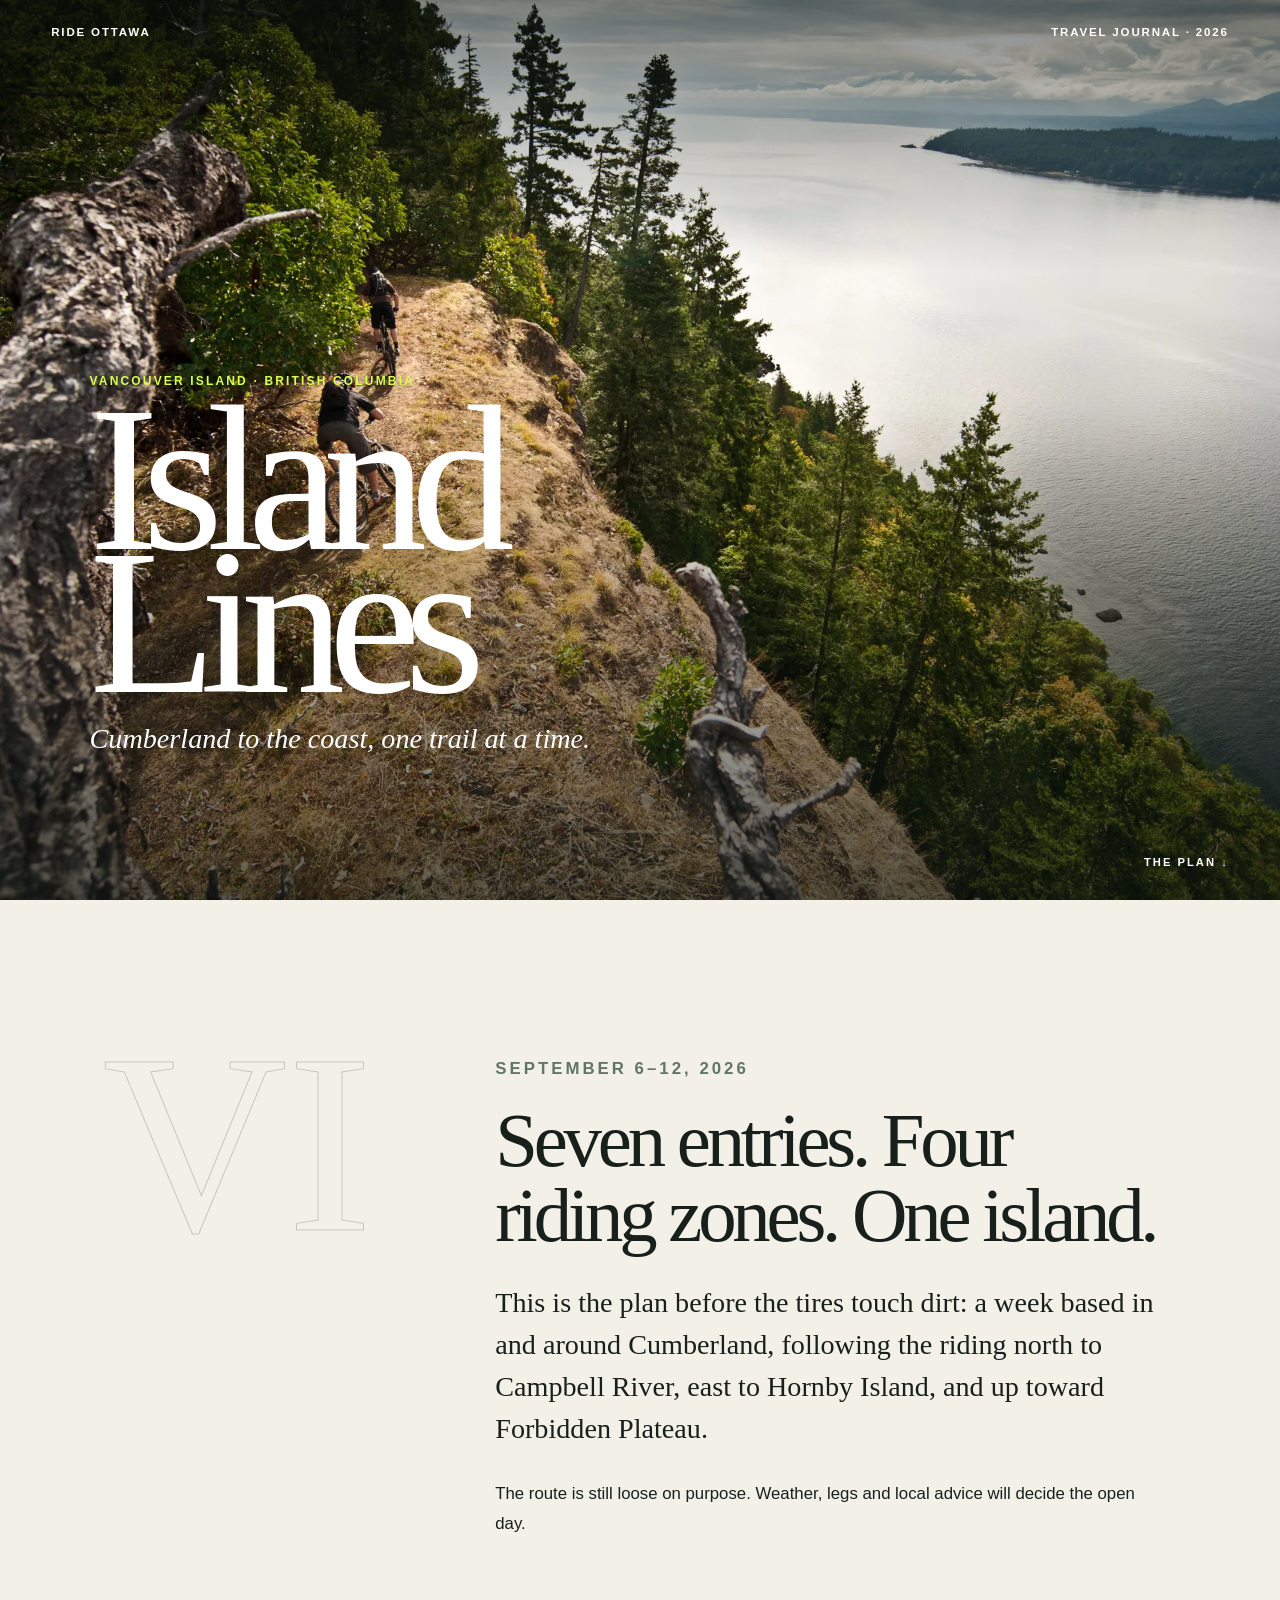
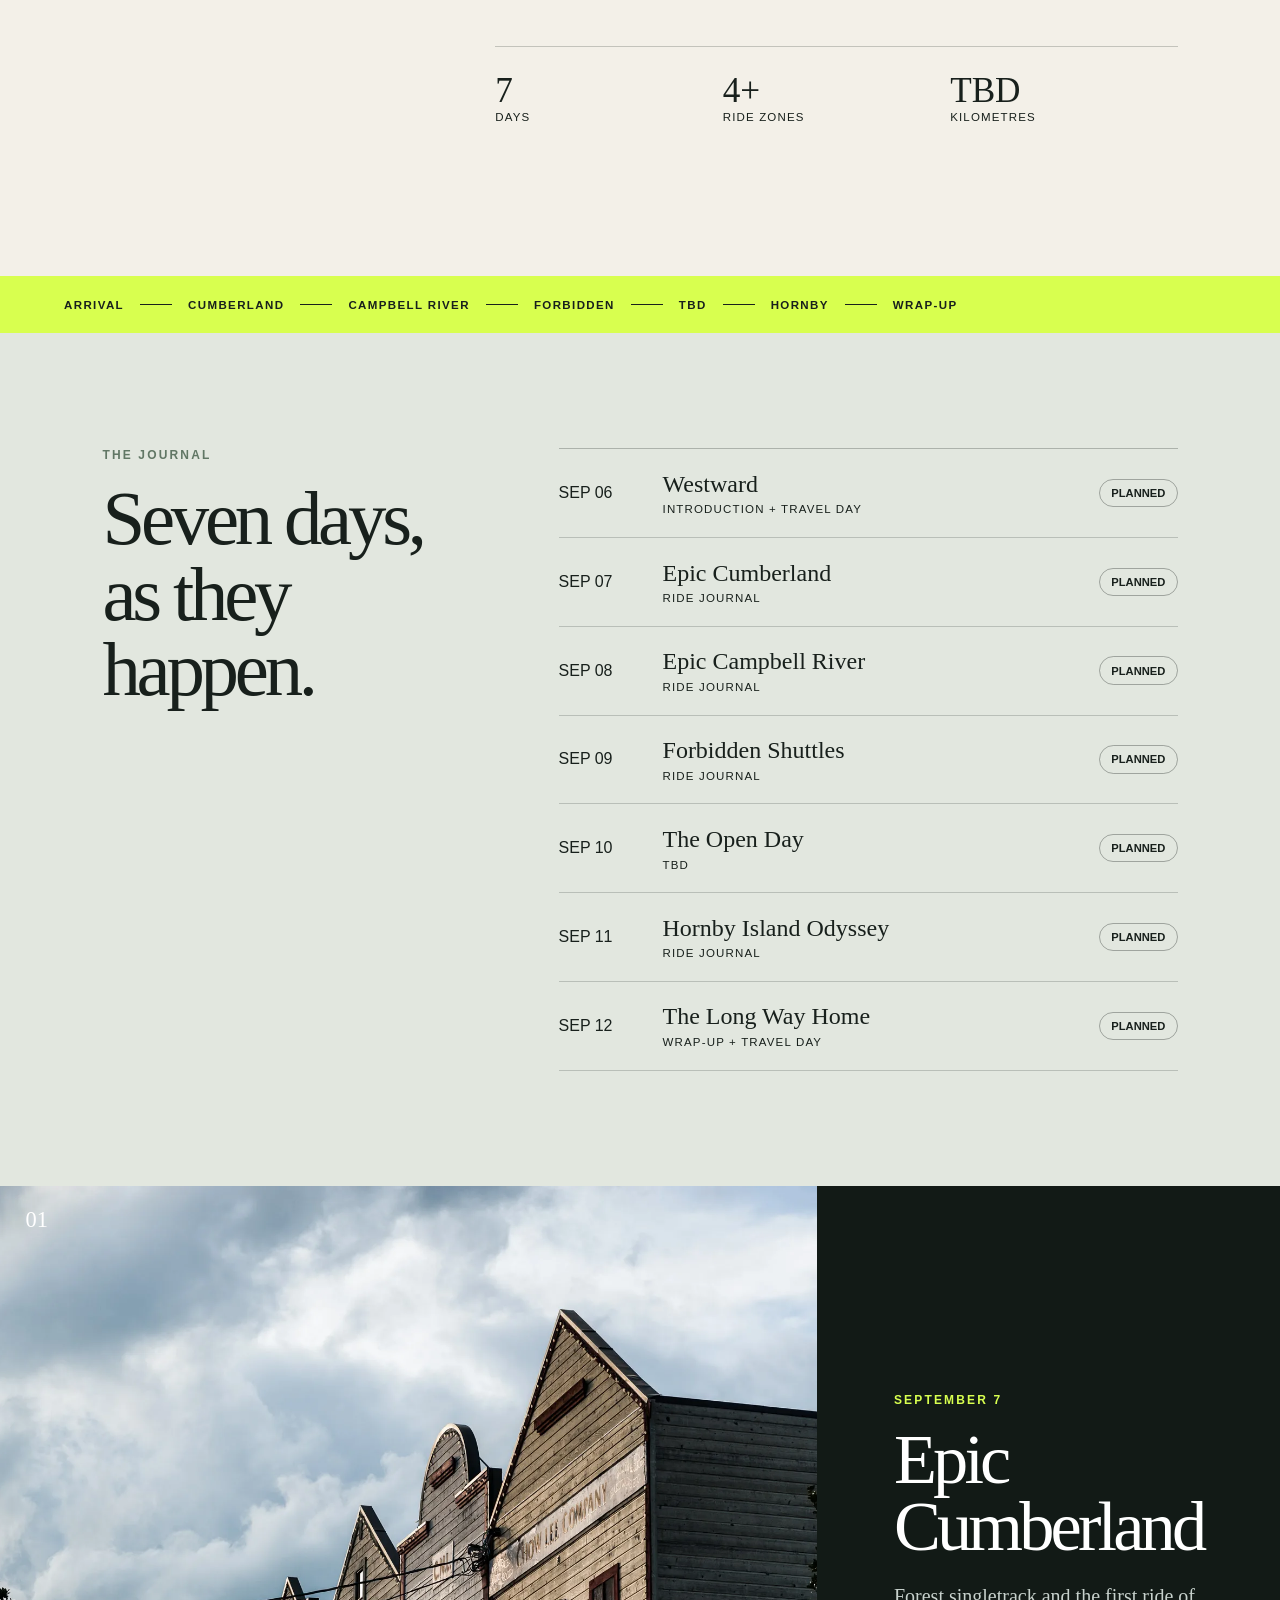
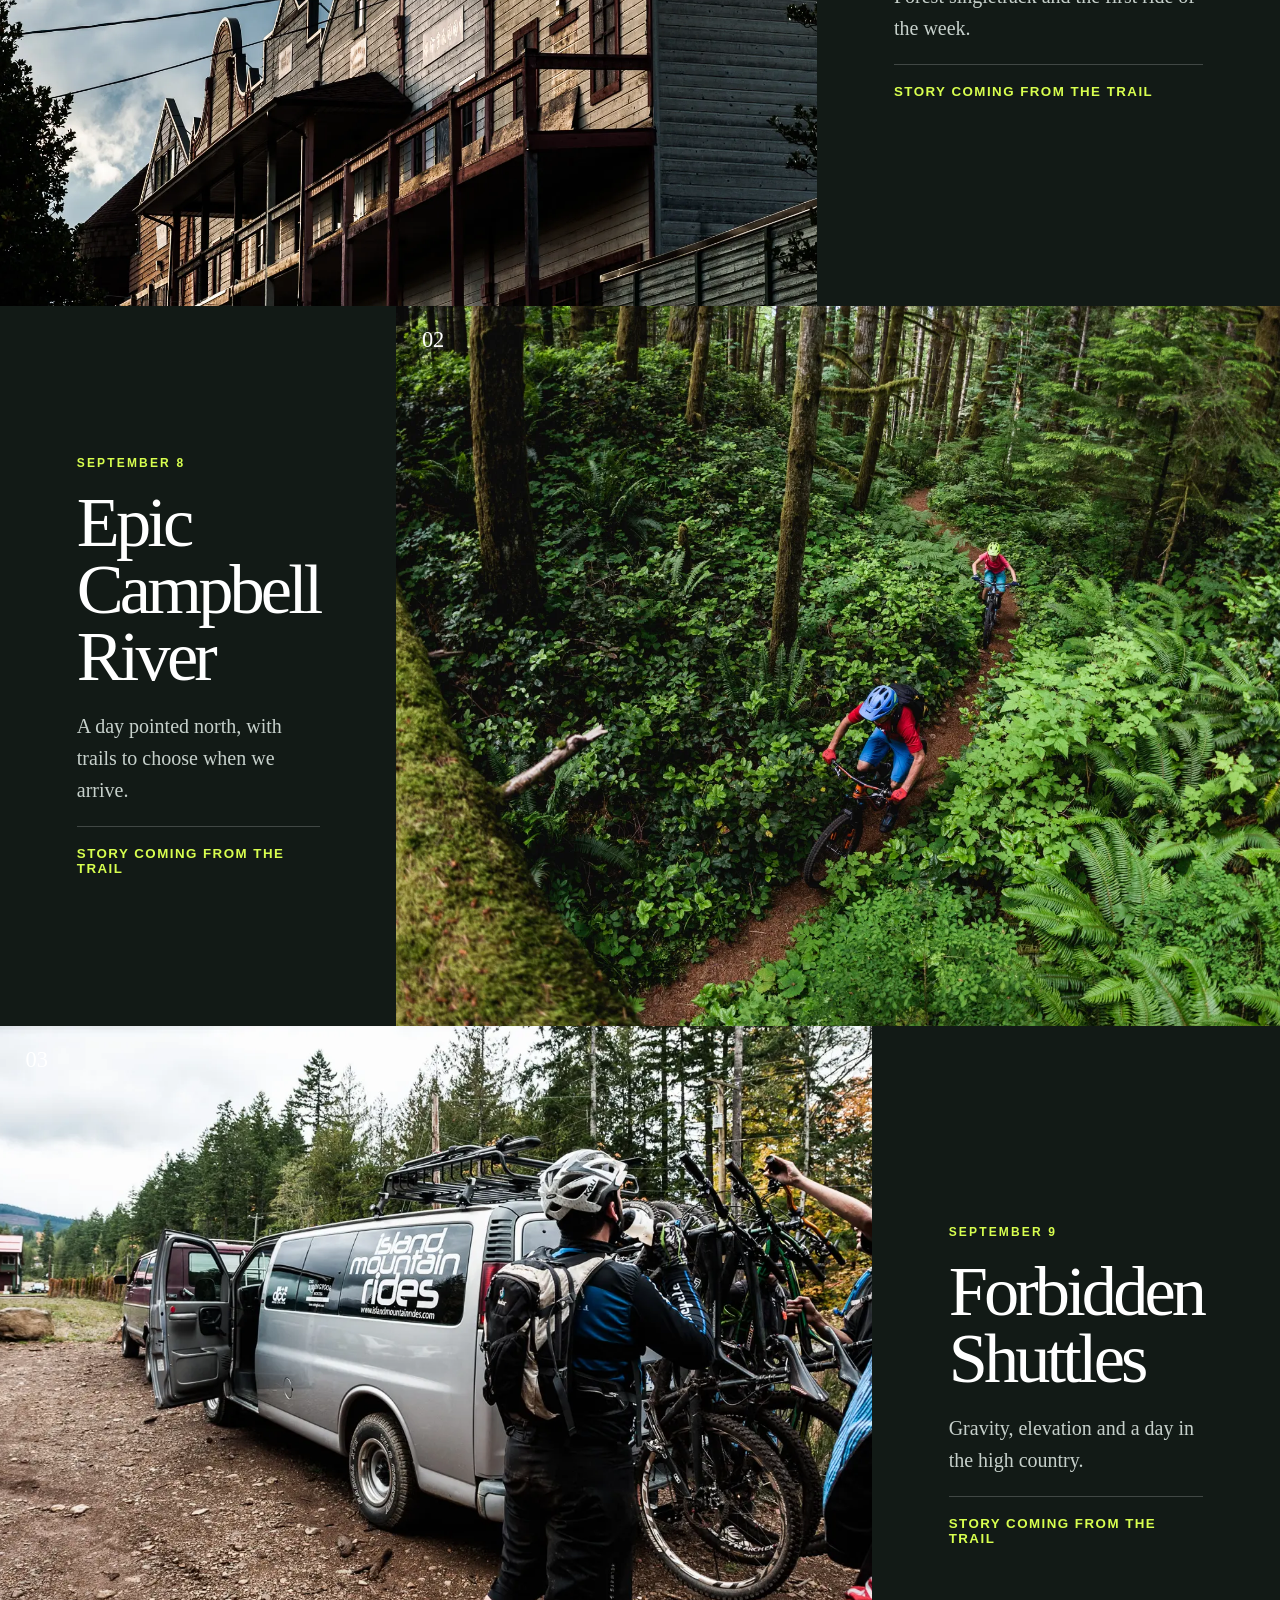
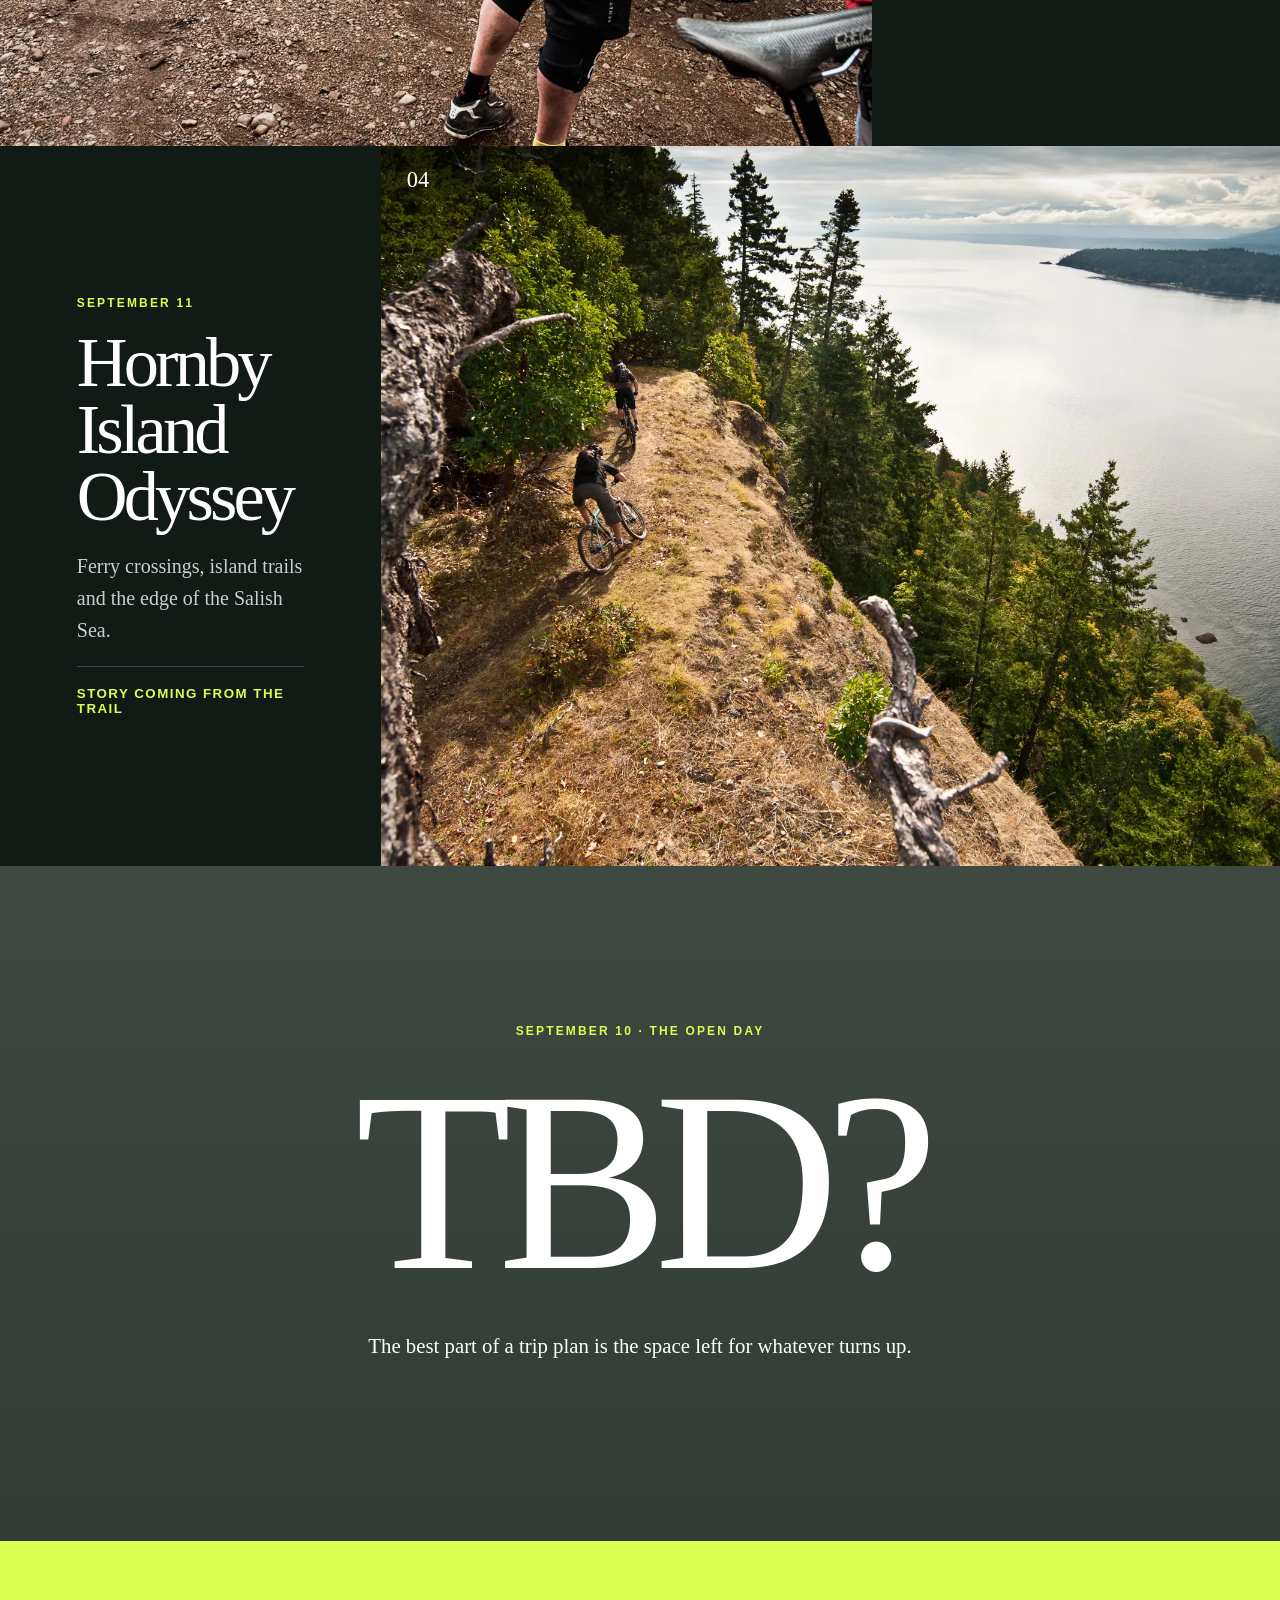
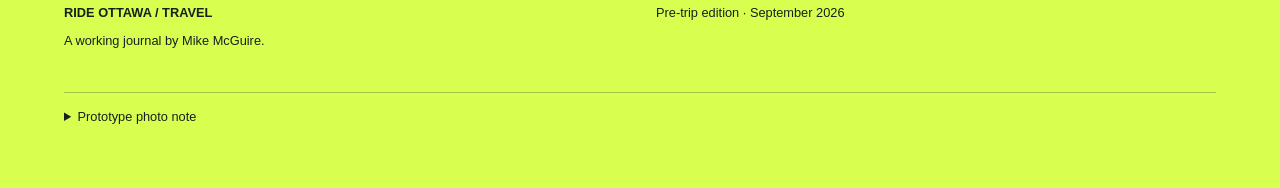
==== index.html @ b12ce2df "Replace prototype placeholders with Vancouver Island images" ====
<!doctype html>
<html lang="en">
<head>
  <meta charset="utf-8">
  <meta name="viewport" content="width=device-width,initial-scale=1">
  <title>Island Lines | Ride Ottawa Travel Journal</title>
  <meta name="description" content="A Vancouver Island mountain-bike journey through Cumberland, Campbell River, Forbidden Plateau and Hornby Island, September 6–12, 2026.">
  <link rel="canonical" href="https://travel.rideottawa.com/">
  <meta property="og:type" content="website">
  <meta property="og:title" content="Island Lines — Vancouver Island by Bike">
  <meta property="og:description" content="Cumberland to the coast, one trail at a time. September 6–12, 2026.">
  <meta property="og:url" content="https://travel.rideottawa.com/">
  <meta property="og:image" content="https://travel.rideottawa.com/100-images/000-Main-Trip-Hero.webp">
  <meta name="twitter:card" content="summary_large_image">
  <link rel="stylesheet" href="/styles.css">
</head>
<body>
  <main>
    <section class="hero">
      <img src="/100-images/000-Main-Trip-Hero.webp" alt="Mountain bikers riding a coastal ridge above the Salish Sea on Vancouver Island">
      <div class="shade"></div>
      <div class="top"><a href="https://www.rideottawa.com">RIDE OTTAWA</a><span>TRAVEL JOURNAL · 2026</span></div>
      <div class="title"><p class="eyebrow">Vancouver Island · British Columbia</p><h1>Island<br>Lines</h1><p class="subtitle">Cumberland to the coast, one trail at a time.</p></div>
      <a class="down" href="#story">THE PLAN ↓</a>
    </section>

    <section class="intro" id="story">
      <div class="mark">VI</div>
      <div class="intro-copy"><p class="eyebrow dark">September 6–12, 2026</p><h2>Seven entries. Four riding zones. One island.</h2><p class="lead">This is the plan before the tires touch dirt: a week based in and around Cumberland, following the riding north to Campbell River, east to Hornby Island, and up toward Forbidden Plateau.</p><p>The route is still loose on purpose. Weather, legs and local advice will decide the open day.</p></div>
      <div class="facts"><div><strong>7</strong><span>days</span></div><div><strong>4+</strong><span>ride zones</span></div><div><strong>TBD</strong><span>kilometres</span></div></div>
    </section>

    <div class="route"><span>Arrival</span><i></i><span>Cumberland</span><i></i><span>Campbell River</span><i></i><span>Forbidden</span><i></i><span>TBD</span><i></i><span>Hornby</span><i></i><span>Wrap-up</span></div>

    <section class="journal">
      <div><p class="eyebrow dark">The journal</p><h2>Seven days,<br>as they happen.</h2></div>
      <ol>
        <li><time>SEP 06</time><div><strong>Westward</strong><span>Introduction + travel day</span></div><b>Planned</b></li>
        <li><time>SEP 07</time><div><strong>Epic Cumberland</strong><span>Ride journal</span></div><b>Planned</b></li>
        <li><time>SEP 08</time><div><strong>Epic Campbell River</strong><span>Ride journal</span></div><b>Planned</b></li>
        <li><time>SEP 09</time><div><strong>Forbidden Shuttles</strong><span>Ride journal</span></div><b>Planned</b></li>
        <li><time>SEP 10</time><div><strong>The Open Day</strong><span>TBD</span></div><b>Planned</b></li>
        <li><time>SEP 11</time><div><strong>Hornby Island Odyssey</strong><span>Ride journal</span></div><b>Planned</b></li>
        <li><time>SEP 12</time><div><strong>The Long Way Home</strong><span>Wrap-up + travel day</span></div><b>Planned</b></li>
      </ol>
    </section>

    <section class="chapters">
      <article><figure><img src="/100-images/000-Cumberland.webp" alt="Historic wooden buildings beneath a dramatic sky in Cumberland, British Columbia"><em>01</em></figure><div><p class="eyebrow">September 7</p><h2>Epic Cumberland</h2><p>Forest singletrack and the first ride of the week.</p><small>STORY COMING FROM THE TRAIL</small></div></article>
      <article class="reverse"><figure><img src="/100-images/000-Campbell-River.webp" alt="Mountain bikers winding through dense green forest near Campbell River"><em>02</em></figure><div><p class="eyebrow">September 8</p><h2>Epic Campbell River</h2><p>A day pointed north, with trails to choose when we arrive.</p><small>STORY COMING FROM THE TRAIL</small></div></article>
      <article><figure><img src="/100-images/000-Forbidden-Plateau.webp" alt="Riders loading mountain bikes onto a shuttle van at Forbidden Plateau"><em>03</em></figure><div><p class="eyebrow">September 9</p><h2>Forbidden Shuttles</h2><p>Gravity, elevation and a day in the high country.</p><small>STORY COMING FROM THE TRAIL</small></div></article>
      <article class="reverse"><figure><img src="/100-images/000-Hornby-Island.webp" alt="Mountain bikers riding a coastal ridge above the water on Hornby Island"><em>04</em></figure><div><p class="eyebrow">September 11</p><h2>Hornby Island Odyssey</h2><p>Ferry crossings, island trails and the edge of the Salish Sea.</p><small>STORY COMING FROM THE TRAIL</small></div></article>
    </section>

    <section class="unknown"><div><p class="eyebrow">September 10 · The open day</p><h2>TBD?</h2><p>The best part of a trip plan is the space left for whatever turns up.</p></div></section>
  </main>
  <footer><div><strong>RIDE OTTAWA / TRAVEL</strong><p>A working journal by Mike McGuire.</p></div><div>Pre-trip edition · September 2026</div><details><summary>Prototype photo note</summary><p>Location photographs are provisional and will be replaced or fully credited before the final journal is published.</p></details></footer>
</body>
</html>
---- styles.css ----
:root{--ink:#18201c;--paper:#f3f0e8;--lime:#d8ff4f;--fog:#c7d1cc}*{box-sizing:border-box}html{scroll-behavior:smooth}body{margin:0;background:var(--paper);color:var(--ink);font-family:Arial,Helvetica,sans-serif}a{color:inherit;text-decoration:none}img{display:block}.hero{position:relative;min-height:100svh;overflow:hidden;color:#fff}.hero>img,.shade{position:absolute;inset:0;width:100%;height:100%}.hero>img{object-fit:cover}.shade{background:linear-gradient(180deg,#0a120f77,transparent 30%),linear-gradient(0deg,#0a120faa,transparent 55%)}.top{position:absolute;inset:0 0 auto;display:flex;justify-content:space-between;padding:1.6rem clamp(1.25rem,4vw,4.5rem);font-size:.72rem;font-weight:700;letter-spacing:.16em}.title{position:absolute;left:clamp(1.25rem,7vw,7rem);bottom:clamp(6rem,13vh,9rem);width:min(900px,88vw)}.eyebrow{margin:0 0 1.2rem;color:var(--lime);font-size:.75rem;font-weight:800;letter-spacing:.18em;text-transform:uppercase}.dark{color:#617765}.title h1{margin:0;font:400 clamp(5.2rem,17vw,13rem)/.69 Georgia,serif;letter-spacing:-.08em}.subtitle{font:italic clamp(1.2rem,2.2vw,2rem) Georgia,serif}.down{position:absolute;right:4vw;bottom:2rem;font-size:.7rem;font-weight:800;letter-spacing:.18em}.intro{display:grid;grid-template-columns:.8fr 1.8fr;gap:clamp(2rem,7vw,7rem);padding:clamp(6rem,12vw,12rem) clamp(1.4rem,8vw,9rem)}.mark{color:transparent;font:clamp(7rem,20vw,18rem)/.7 Georgia,serif;-webkit-text-stroke:1px #18201c33}.intro h2,.journal h2,.unknown h2{margin:0;font:400 clamp(3rem,6vw,6rem)/.98 Georgia,serif;letter-spacing:-.055em}.intro-copy p{max-width:660px;font-size:1.05rem;line-height:1.8}.intro-copy .lead{font:clamp(1.3rem,2.2vw,1.8rem)/1.5 Georgia,serif}.facts{grid-column:2;display:grid;grid-template-columns:repeat(3,1fr);border-top:1px solid #18201c38}.facts div{display:grid;padding-top:1.5rem}.facts strong{font:2.2rem Georgia,serif}.facts span,.journal span{font-size:.72rem;letter-spacing:.1em;text-transform:uppercase}.route{display:flex;gap:1rem;align-items:center;overflow:auto;padding:1.4rem 5vw;background:var(--lime);font-size:.72rem;font-weight:800;letter-spacing:.12em;text-transform:uppercase;white-space:nowrap}.route i{width:2rem;height:1px;background:var(--ink)}.journal{display:grid;grid-template-columns:.8fr 1.4fr;gap:8vw;padding:9vw 8vw;background:#e2e7df}.journal ol{margin:0;padding:0;list-style:none;border-top:1px solid #18201c44}.journal li{display:grid;grid-template-columns:5rem 1fr auto;gap:1.5rem;align-items:center;padding:1.35rem 0;border-bottom:1px solid #18201c33}.journal li div{display:flex;flex-direction:column;gap:.35rem}.journal li strong{font:1.5rem Georgia,serif}.journal b{padding:.45rem .7rem;border:1px solid #18201c55;border-radius:2rem;font-size:.7rem;text-transform:uppercase}.chapters{background:#121a16;color:#fff}.chapters article{display:grid;grid-template-columns:1.65fr .7fr;min-height:80vh}.chapters article.reverse{grid-template-columns:.7fr 1.65fr}.chapters .reverse figure{grid-column:2}.chapters .reverse>div{grid-column:1;grid-row:1}.chapters figure{position:relative;margin:0;min-height:68vh}.chapters figure img{width:100%;height:100%;object-fit:cover}.chapters em{position:absolute;top:1.3rem;left:1.6rem;font:1.4rem Georgia,serif}.chapters article>div{display:flex;flex-direction:column;justify-content:center;padding:clamp(3rem,6vw,6rem)}.chapters h2{margin:0;font:400 clamp(3rem,5.5vw,5.8rem)/.95 Georgia,serif;letter-spacing:-.055em}.chapters article>div>p:not(.eyebrow){color:var(--fog);font:1.25rem/1.6 Georgia,serif}.chapters small{padding-top:1.2rem;border-top:1px solid #ffffff33;color:var(--lime);font-weight:800;letter-spacing:.11em}.unknown{display:grid;min-height:75vh;place-items:center;padding:5rem 1.5rem;background:linear-gradient(#131e18cc,#131e18dd),url("https://commons.wikimedia.org/wiki/Special:Redirect/file/On_the_beach_in_Campbell_River_(21611062969).jpg") center/cover;color:#fff;text-align:center}.unknown h2{font-size:clamp(7rem,20vw,17rem)}.unknown p:last-child{font:1.3rem/1.6 Georgia,serif}footer{display:grid;grid-template-columns:1fr 1fr;gap:2rem;padding:4rem 5vw;background:var(--lime);font-size:.8rem}footer details{grid-column:1/-1;border-top:1px solid #18201c44;padding-top:1rem}@media(max-width:760px){.top span{display:none}.title h1{font-size:28vw}.intro,.journal{grid-template-columns:1fr}.mark{display:none}.facts{grid-column:1}.journal li{grid-template-columns:4rem 1fr}.journal b{display:none}.chapters article,.chapters article.reverse{grid-template-columns:1fr}.chapters figure,.chapters .reverse figure{grid-column:1;grid-row:1;min-height:58vh}.chapters article>div,.chapters .reverse>div{grid-column:1;grid-row:2;min-height:48vh}footer{grid-template-columns:1fr}}
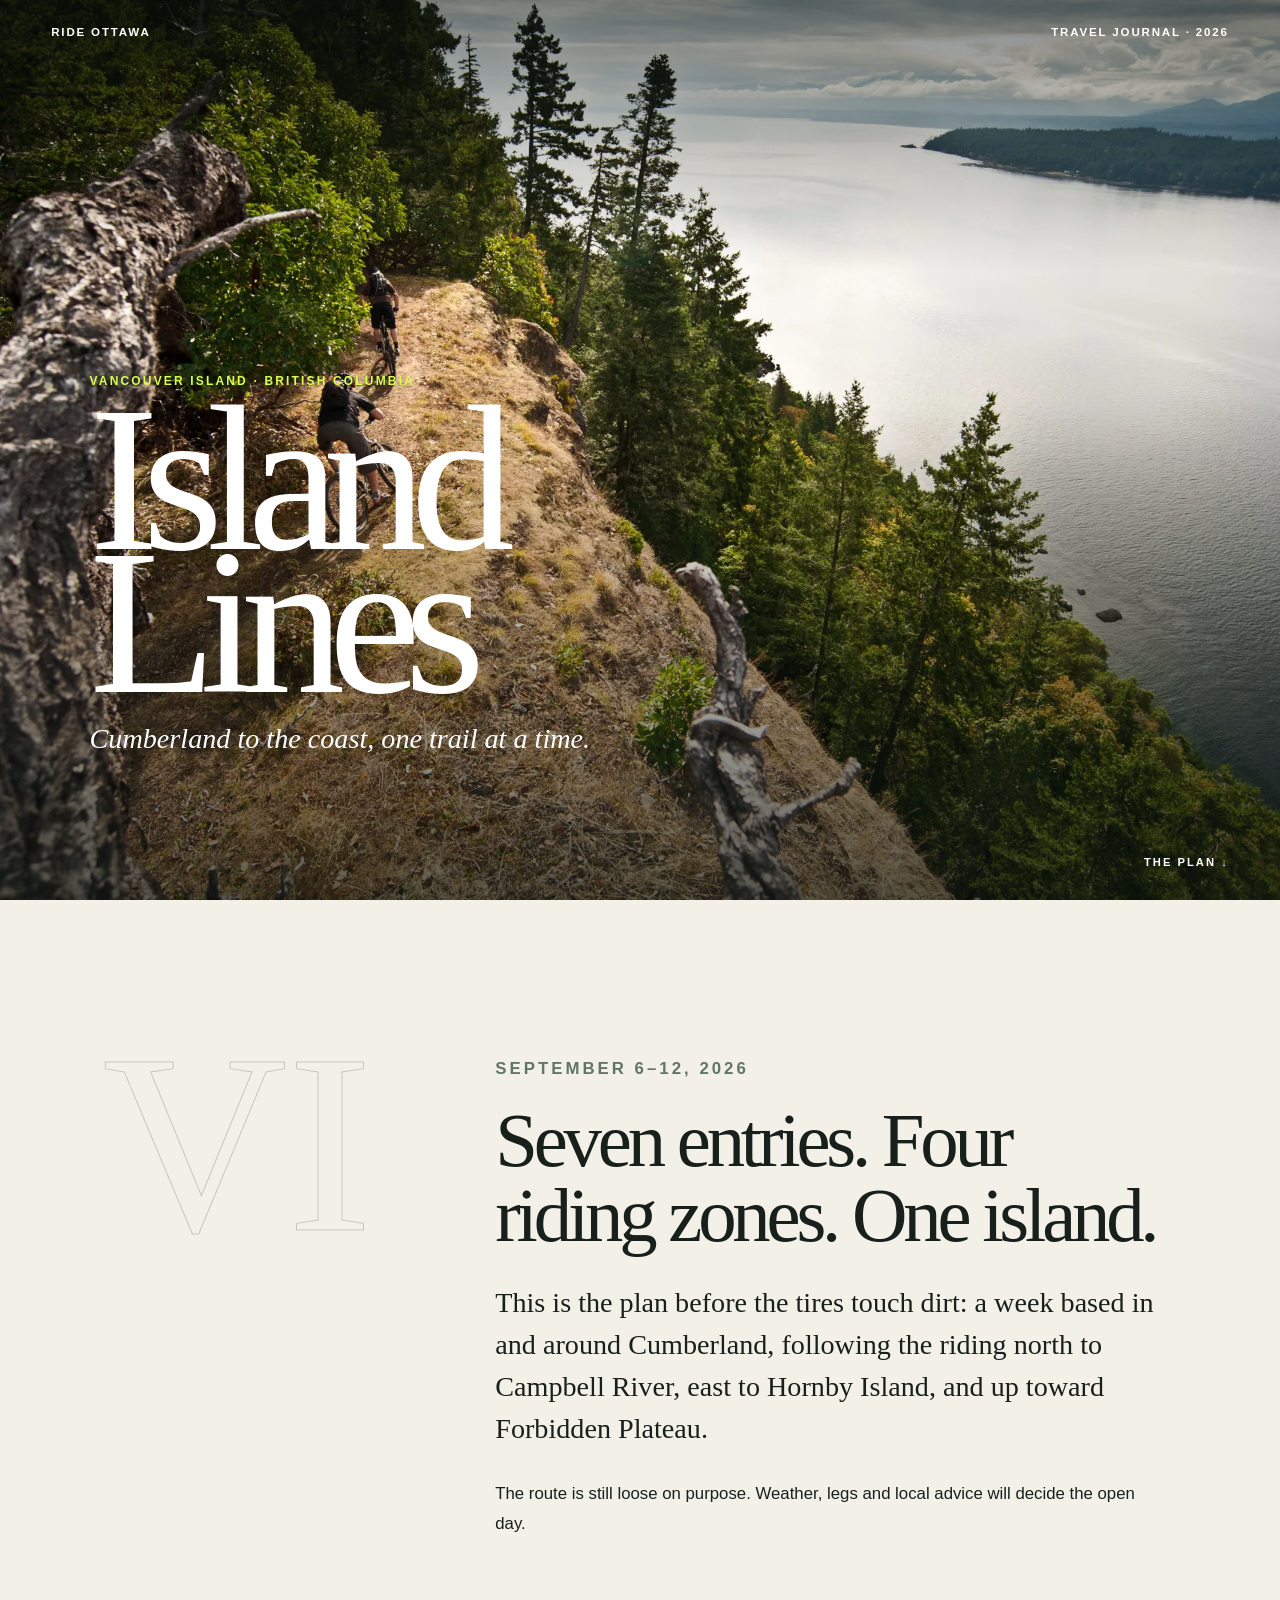
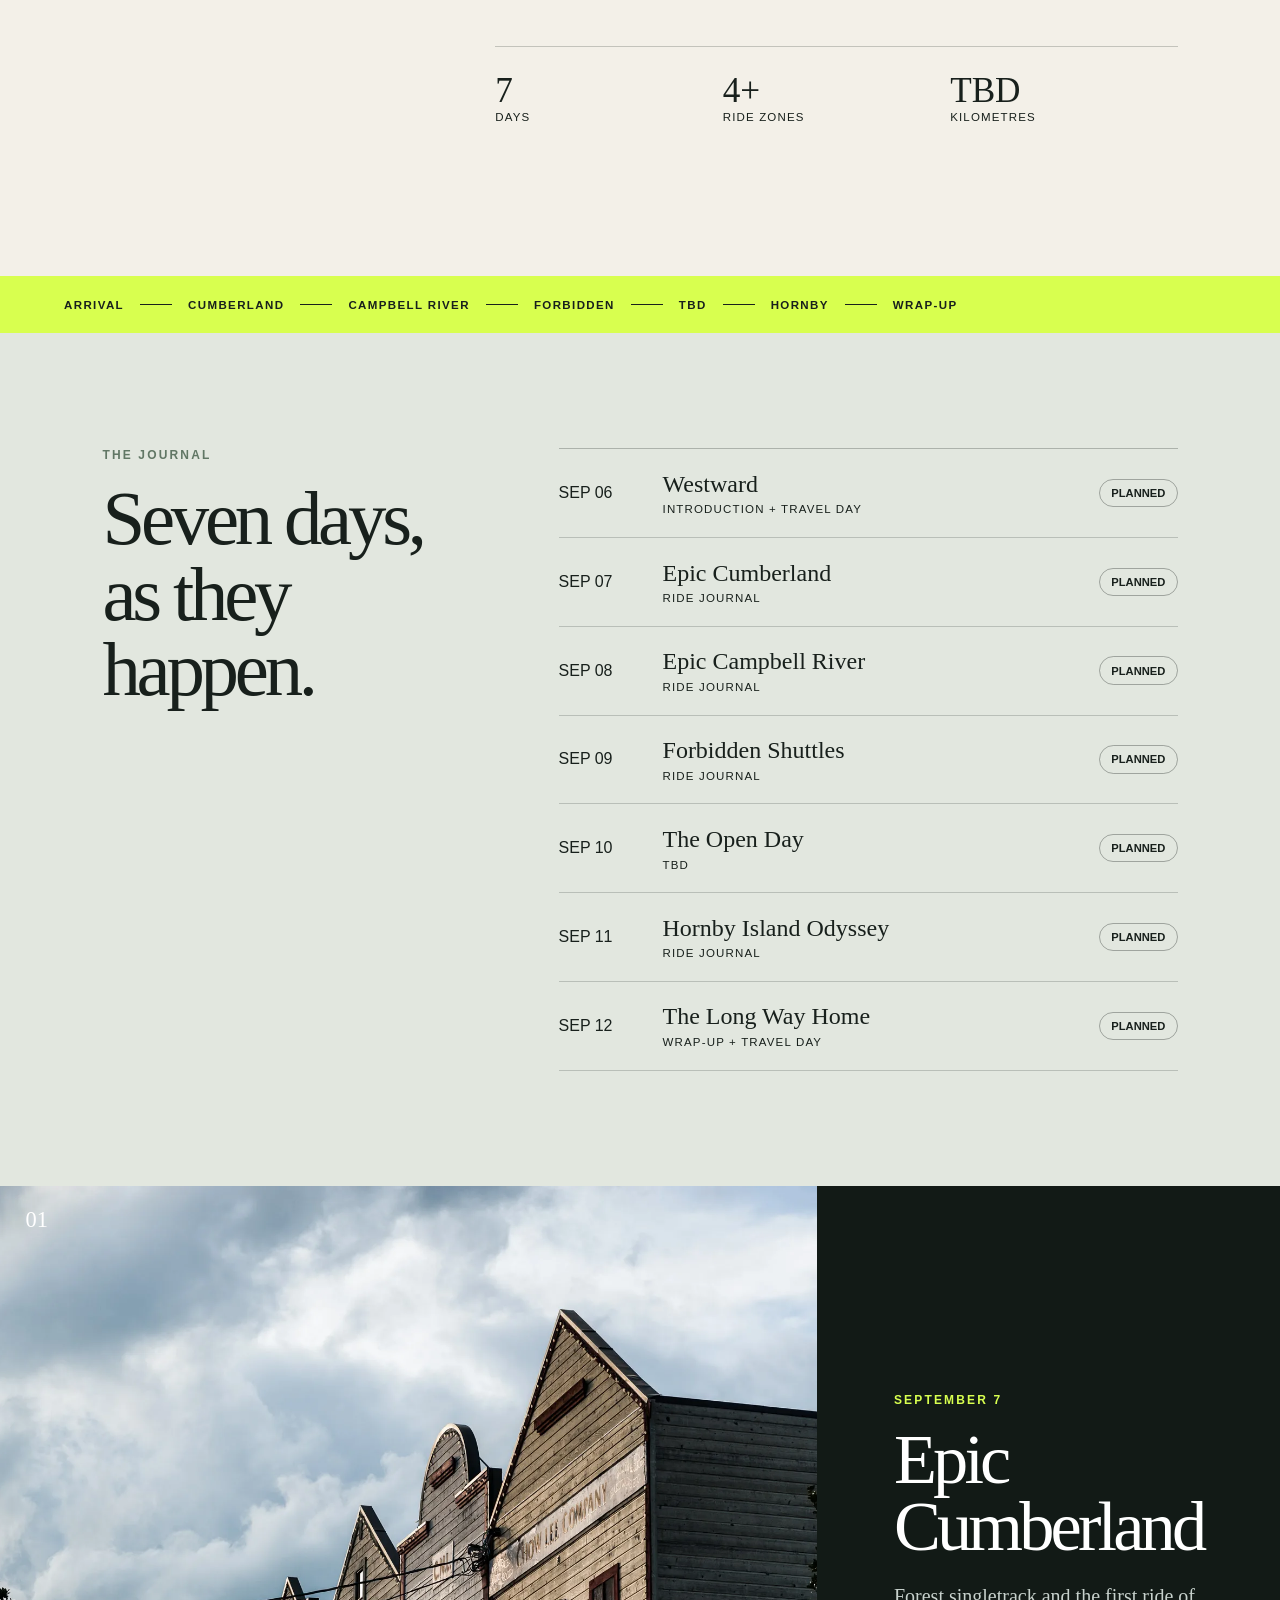
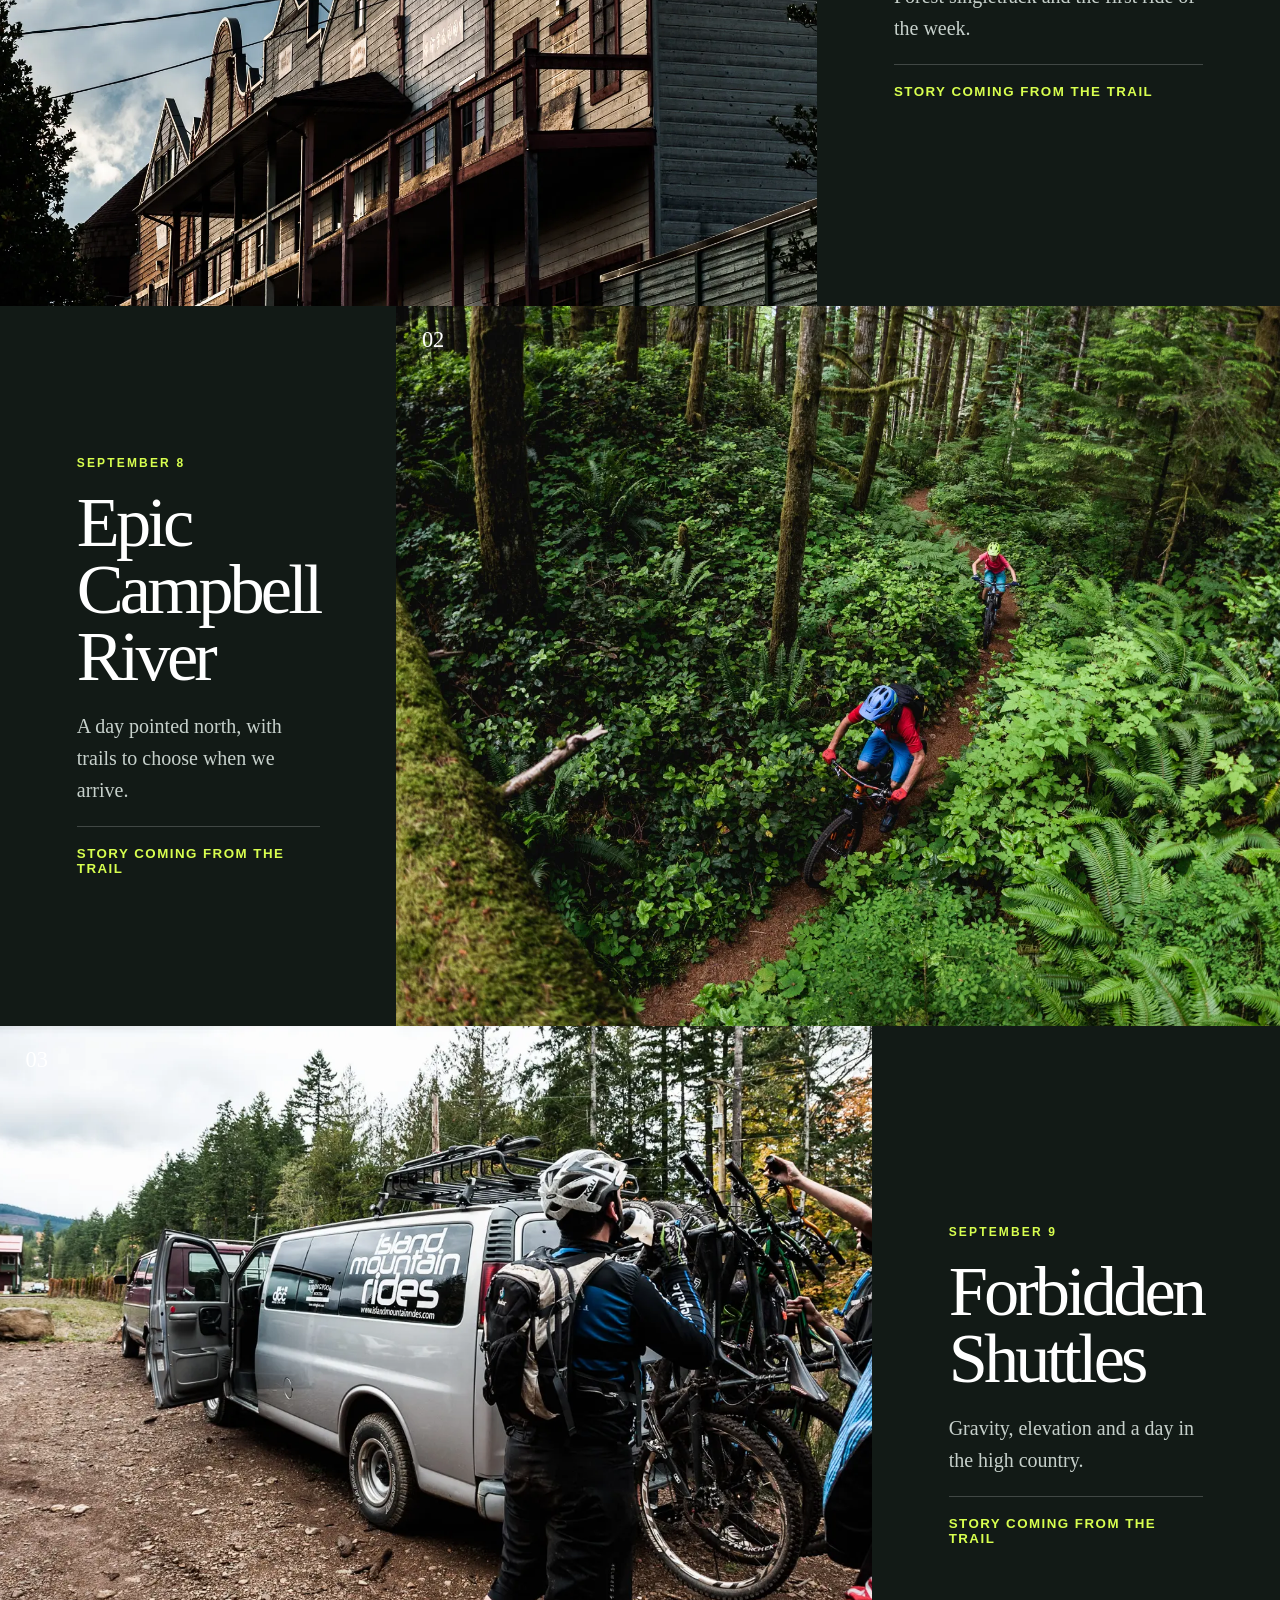
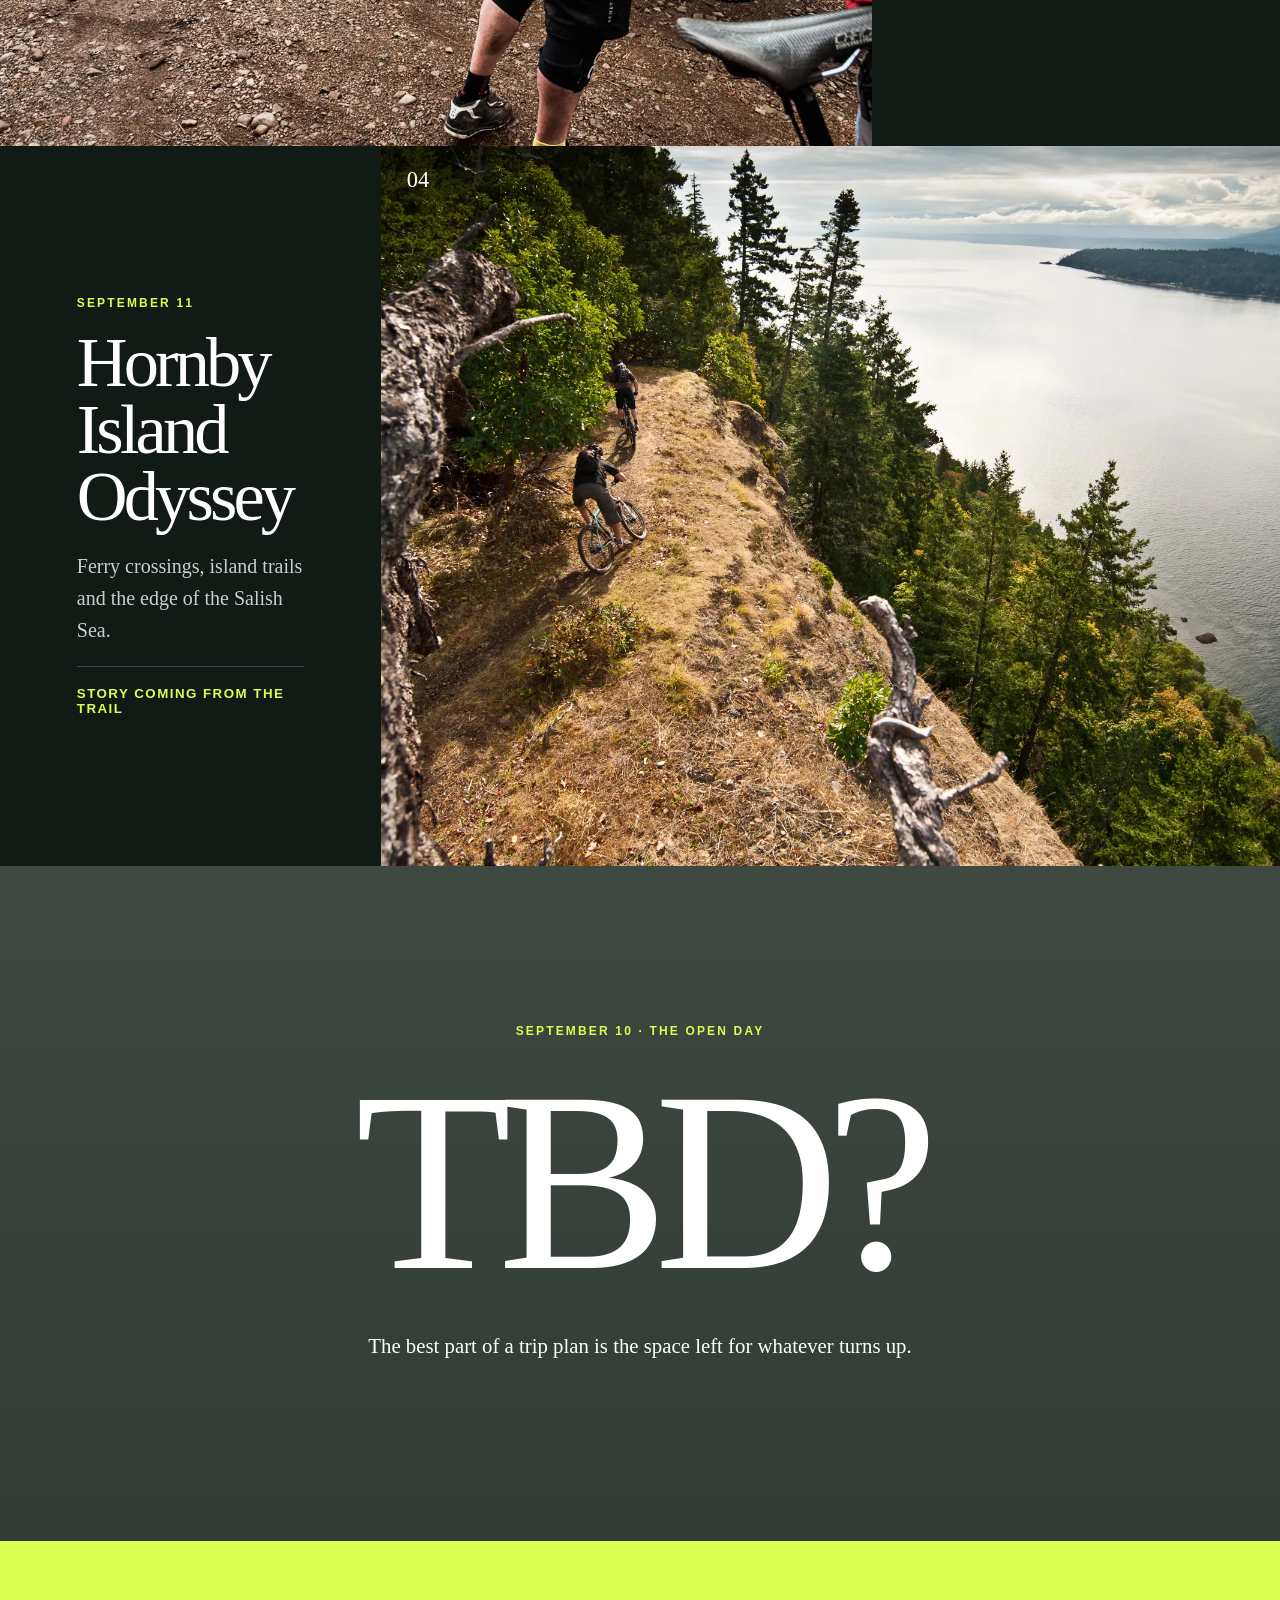
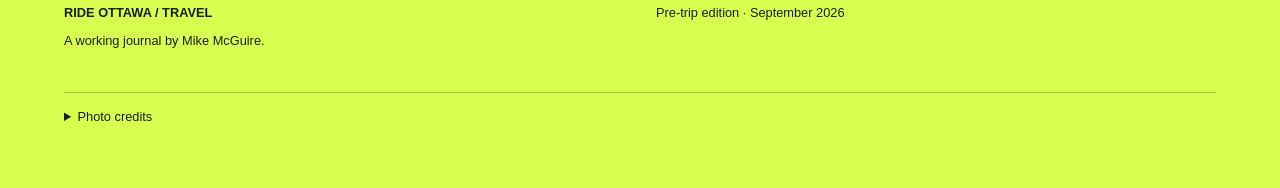
==== commit dd4f70ad: "Add Island Mountain Rides photo credits" ====
--- a/index.html
+++ b/index.html
@@ -54,6 +54,6 @@
 
     <section class="unknown"><div><p class="eyebrow">September 10 · The open day</p><h2>TBD?</h2><p>The best part of a trip plan is the space left for whatever turns up.</p></div></section>
   </main>
-  <footer><div><strong>RIDE OTTAWA / TRAVEL</strong><p>A working journal by Mike McGuire.</p></div><div>Pre-trip edition · September 2026</div><details><summary>Prototype photo note</summary><p>Location photographs are provisional and will be replaced or fully credited before the final journal is published.</p></details></footer>
+  <footer><div><strong>RIDE OTTAWA / TRAVEL</strong><p>A working journal by Mike McGuire.</p></div><div>Pre-trip edition · September 2026</div><details><summary>Photo credits</summary><p>Photographs courtesy of <a href="https://www.islandmountainrides.com/">Island Mountain Rides</a>, Vancouver Island, BC, Canada. Photography by <a href="https://www.davesilverphotography.com/">Dave Silver Photography</a>.</p></details></footer>
 </body>
 </html>
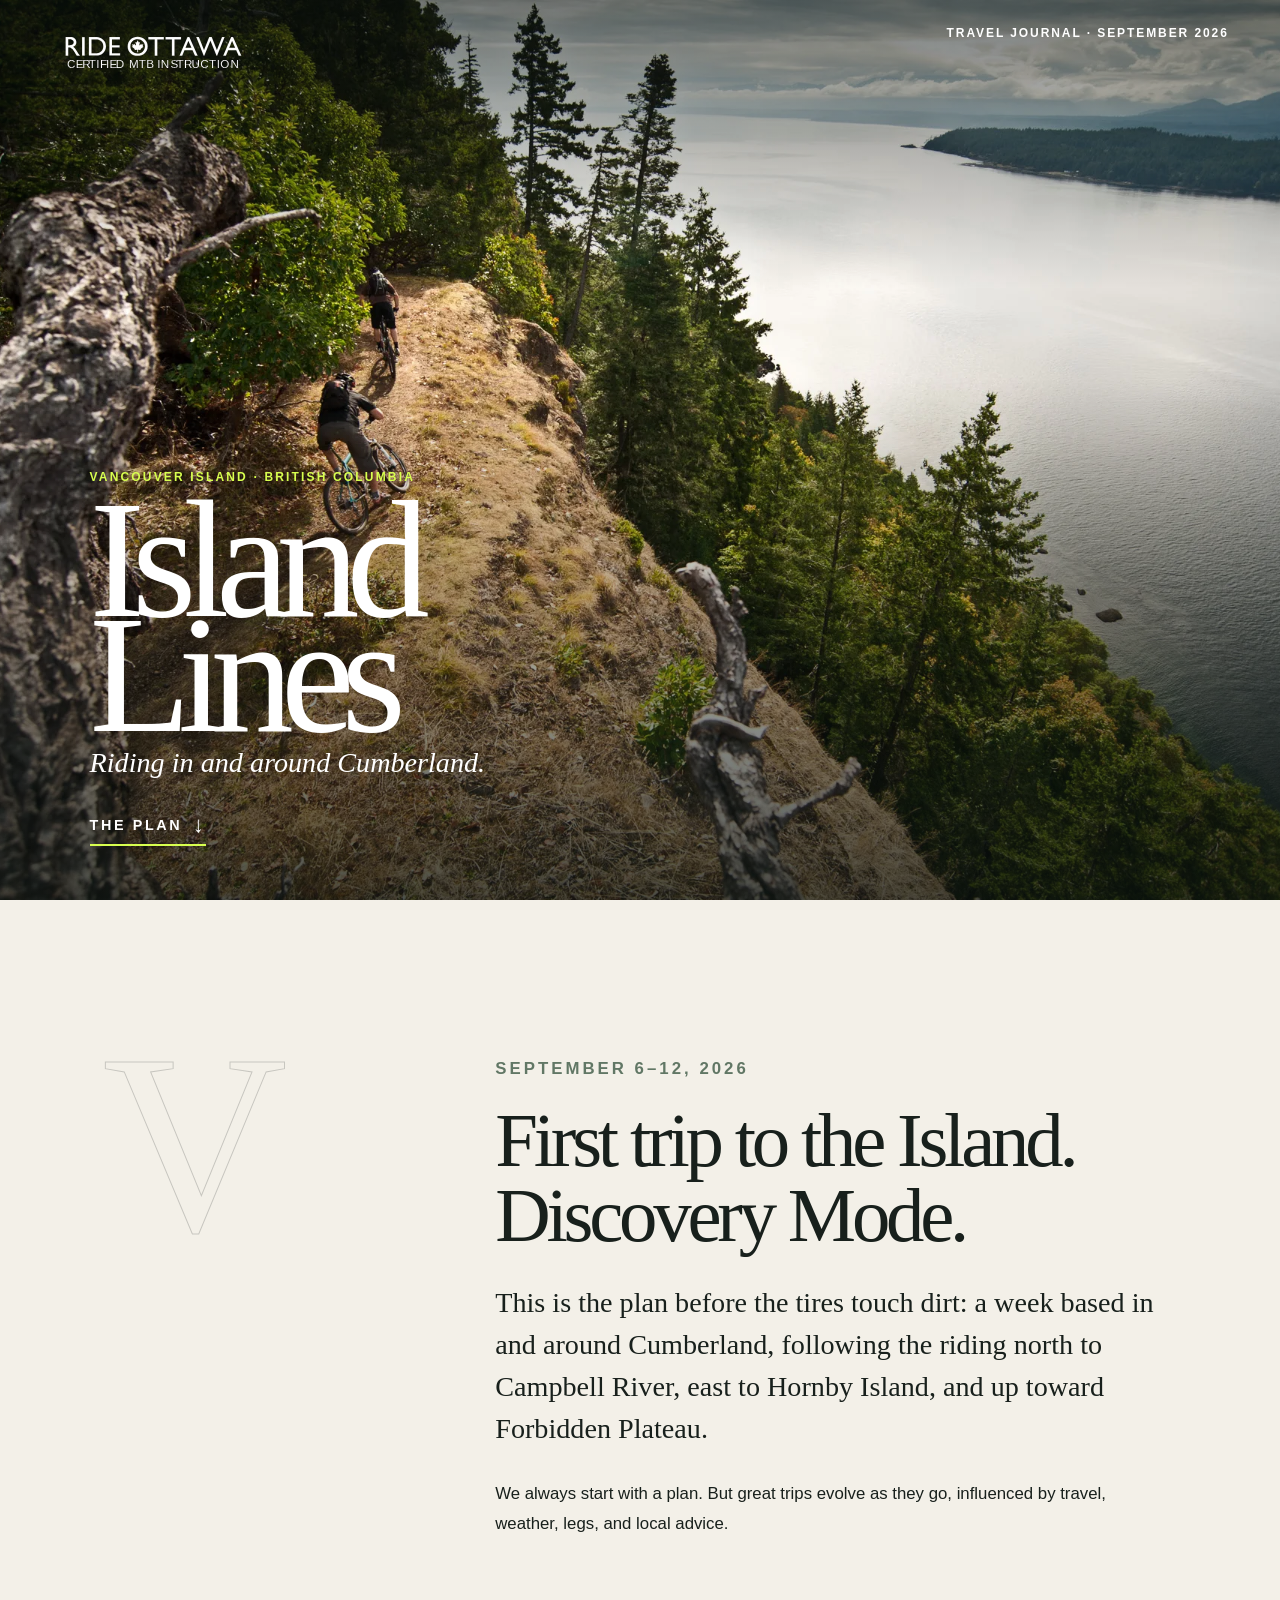
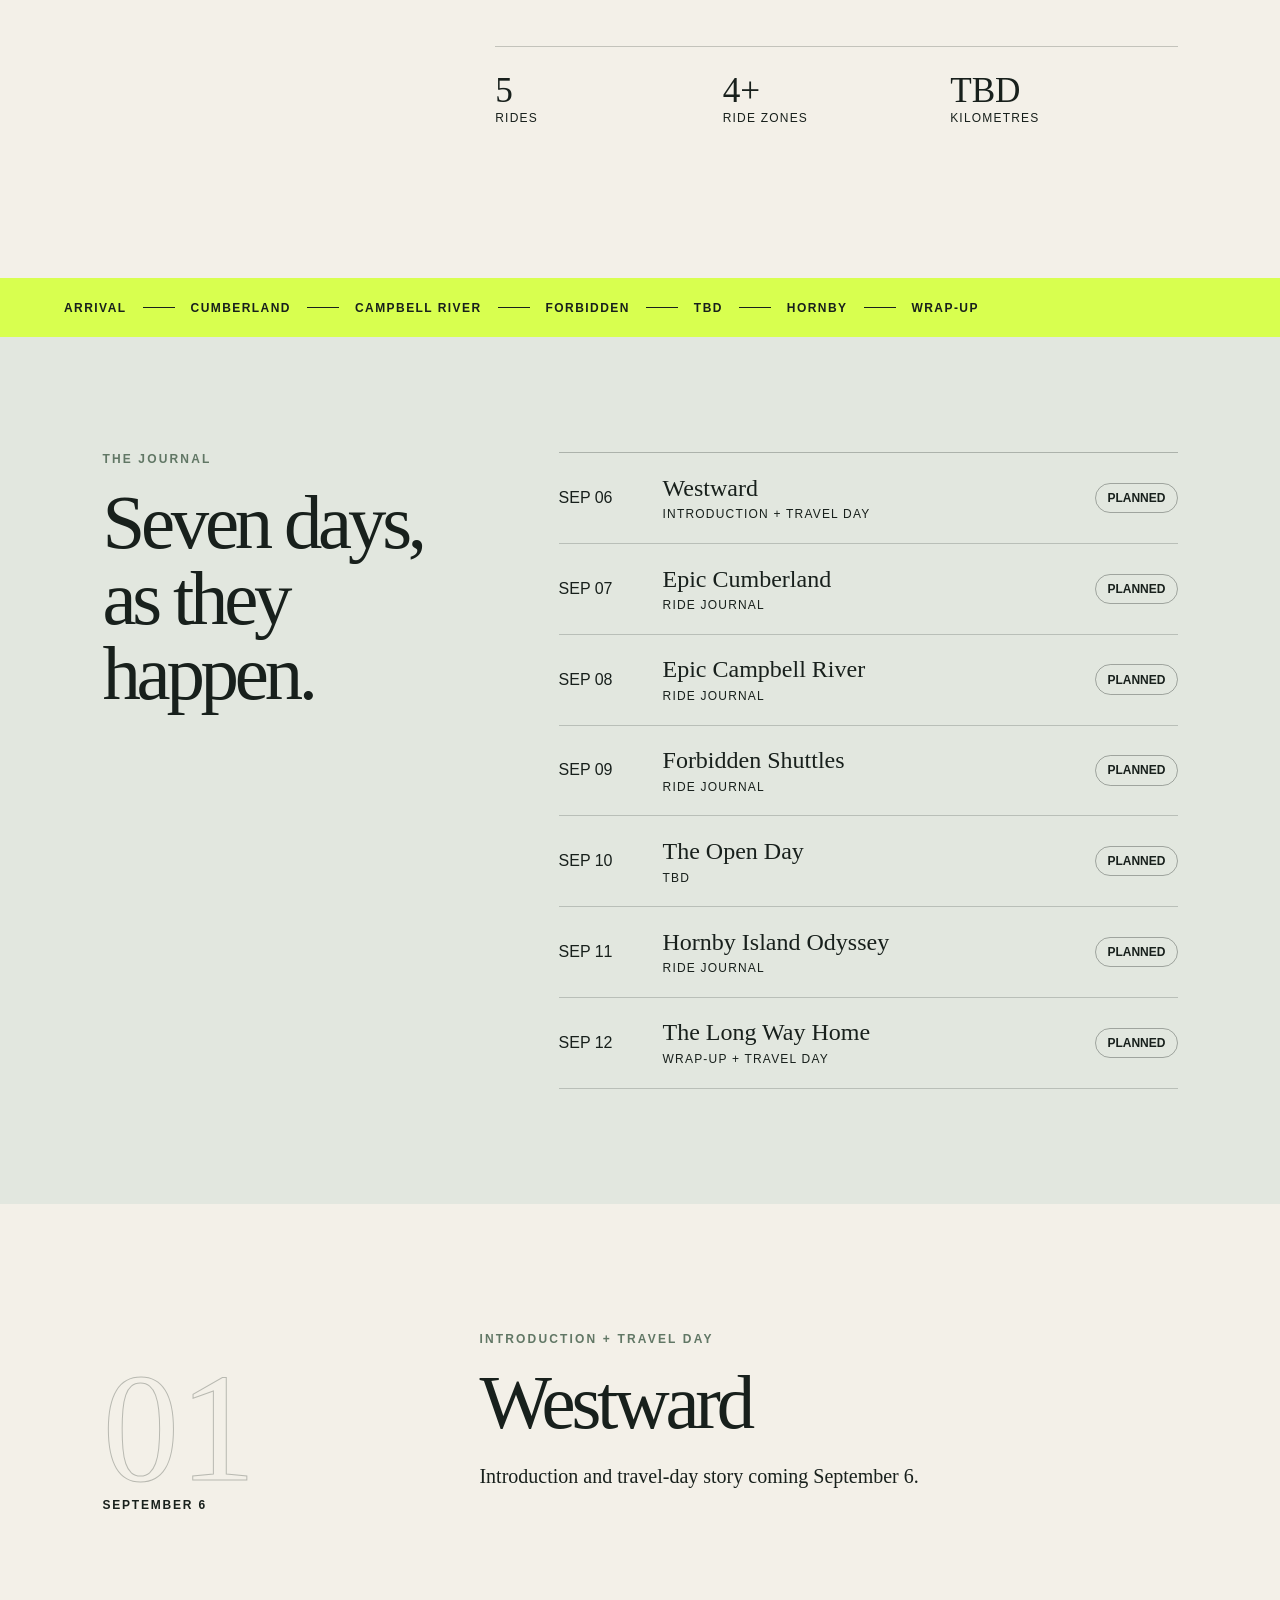
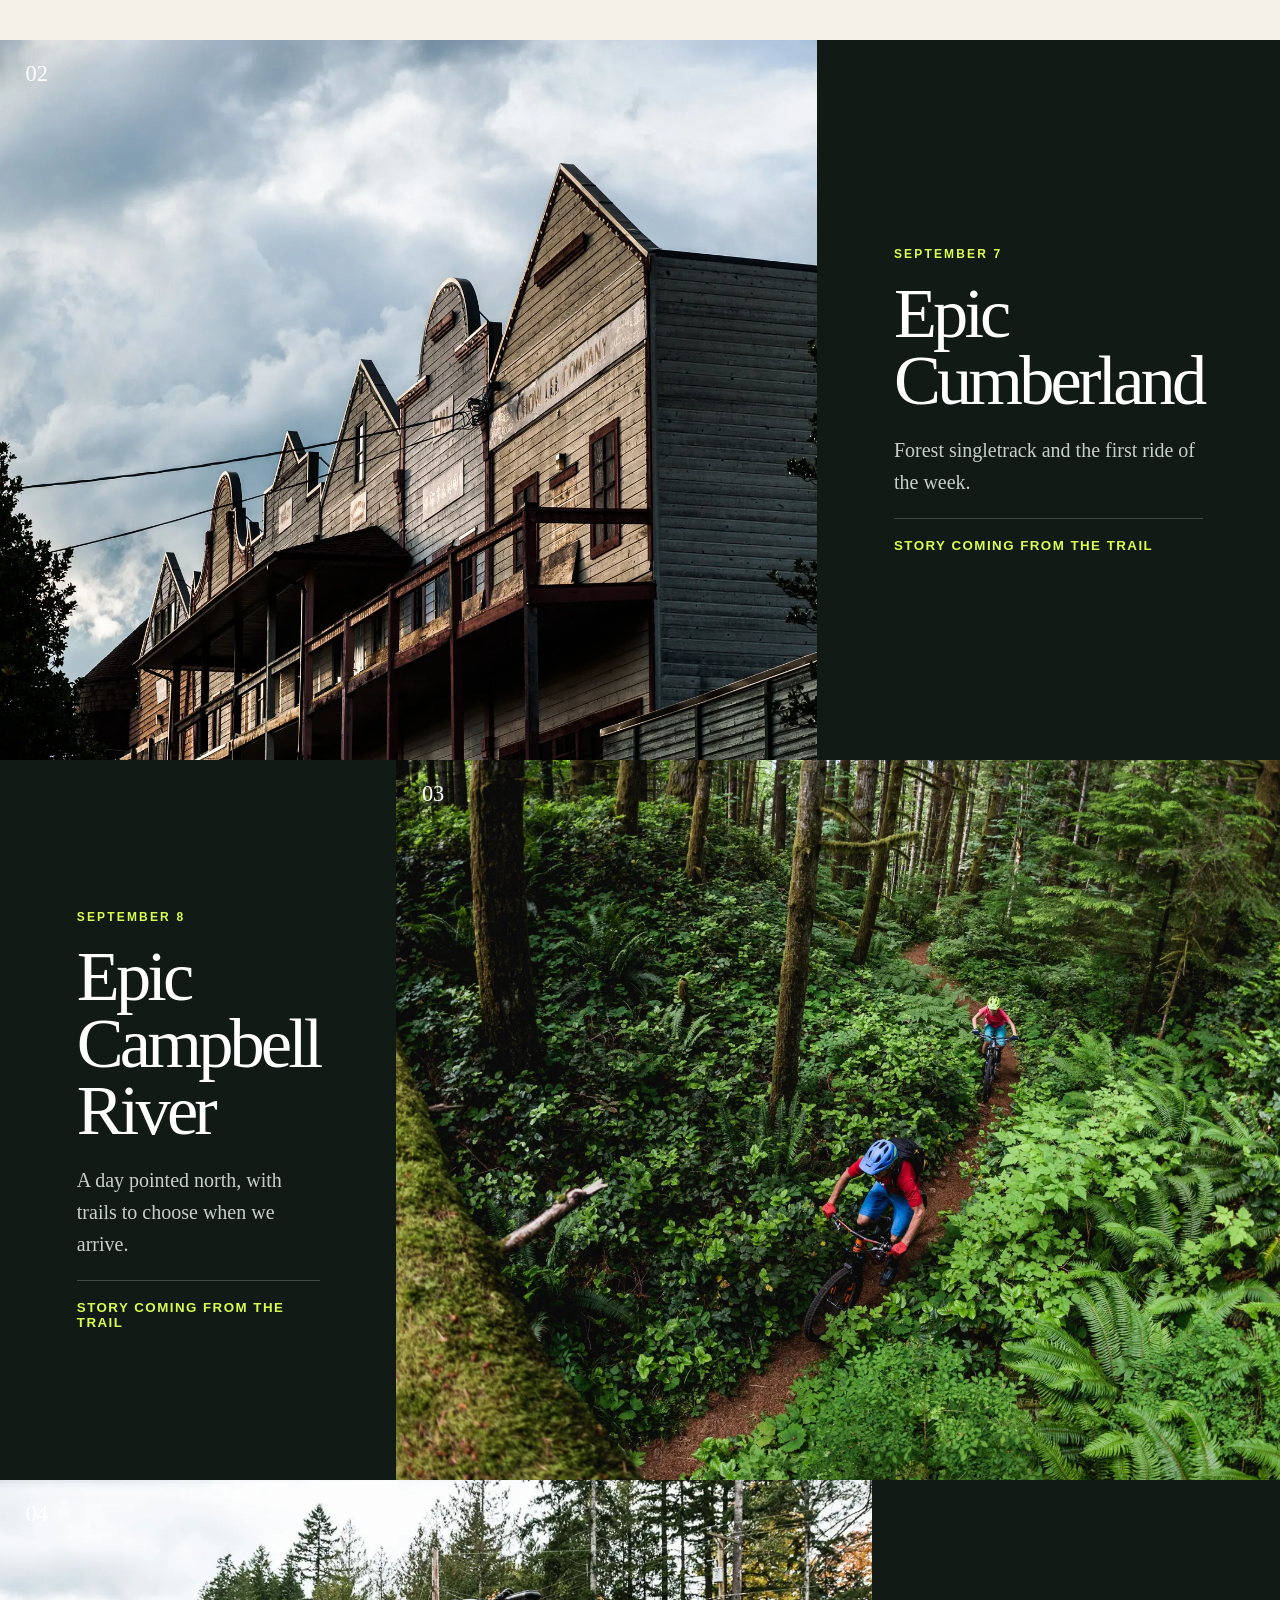
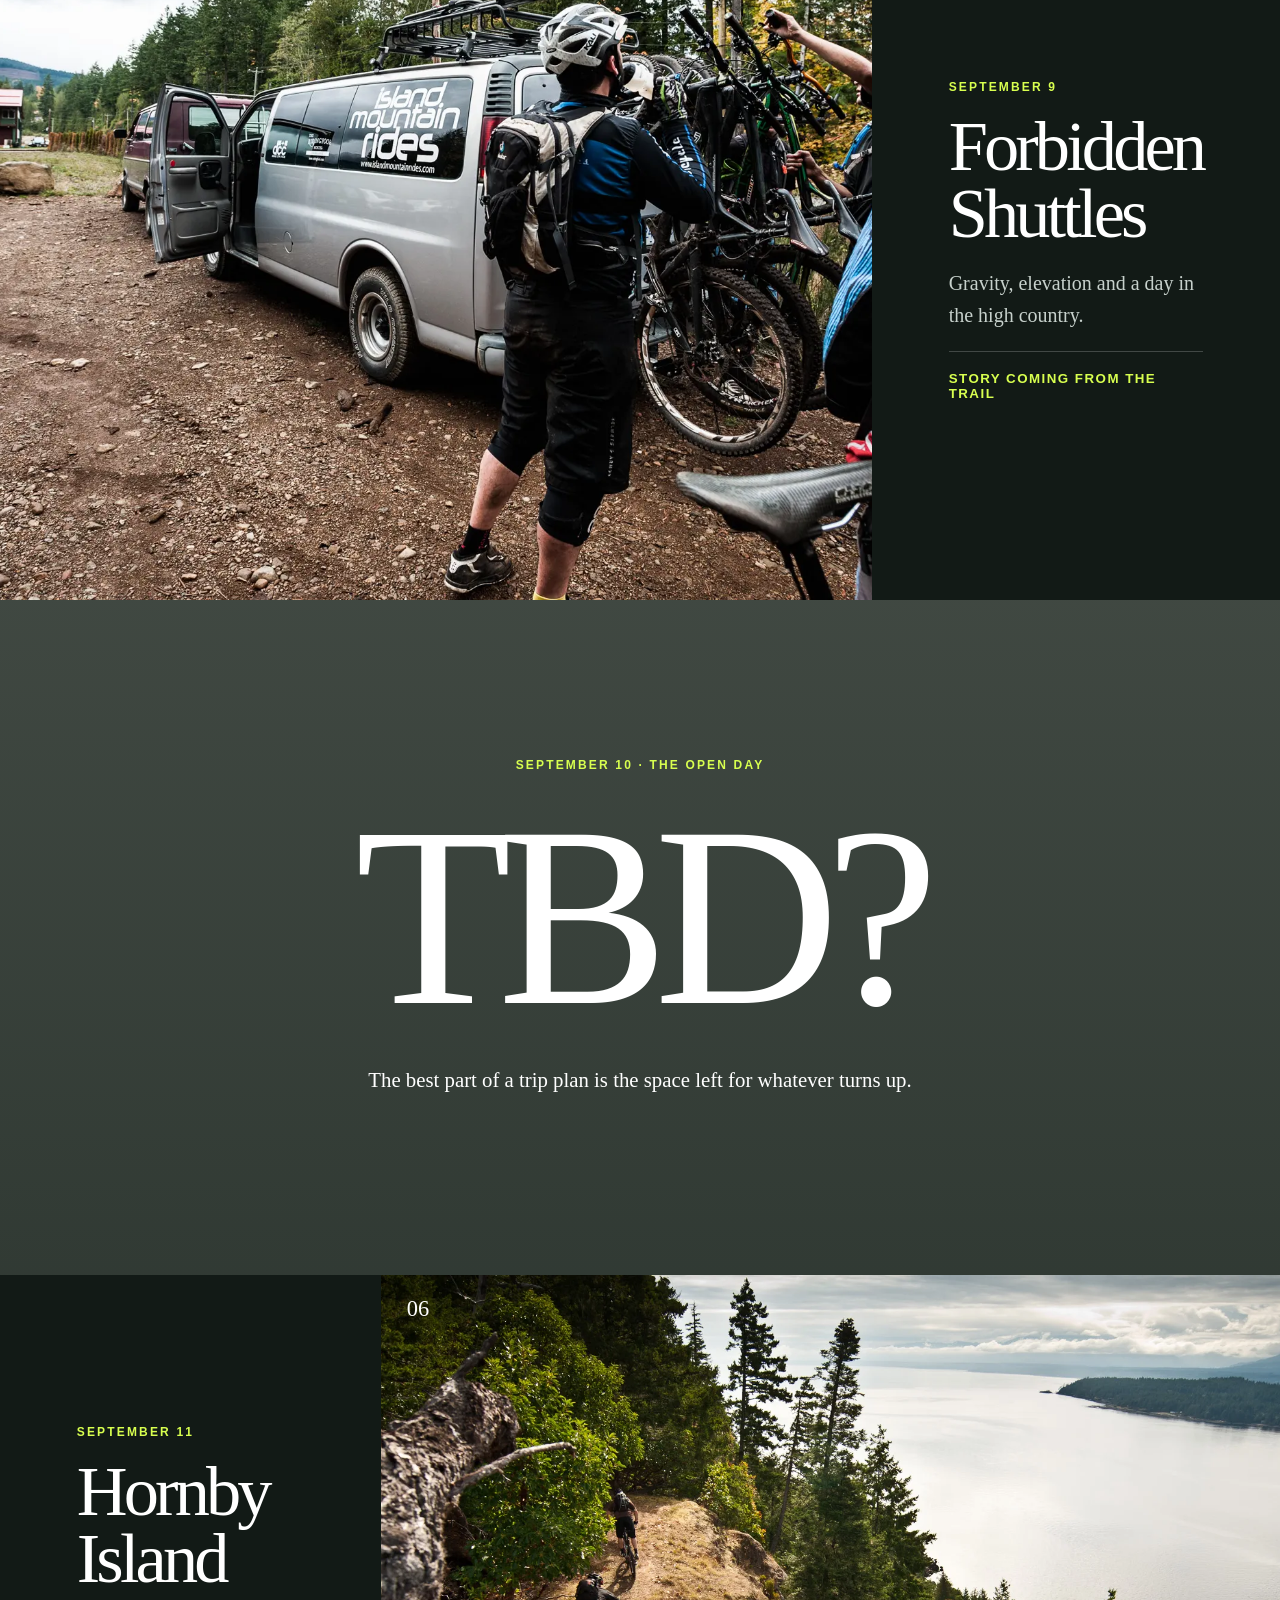
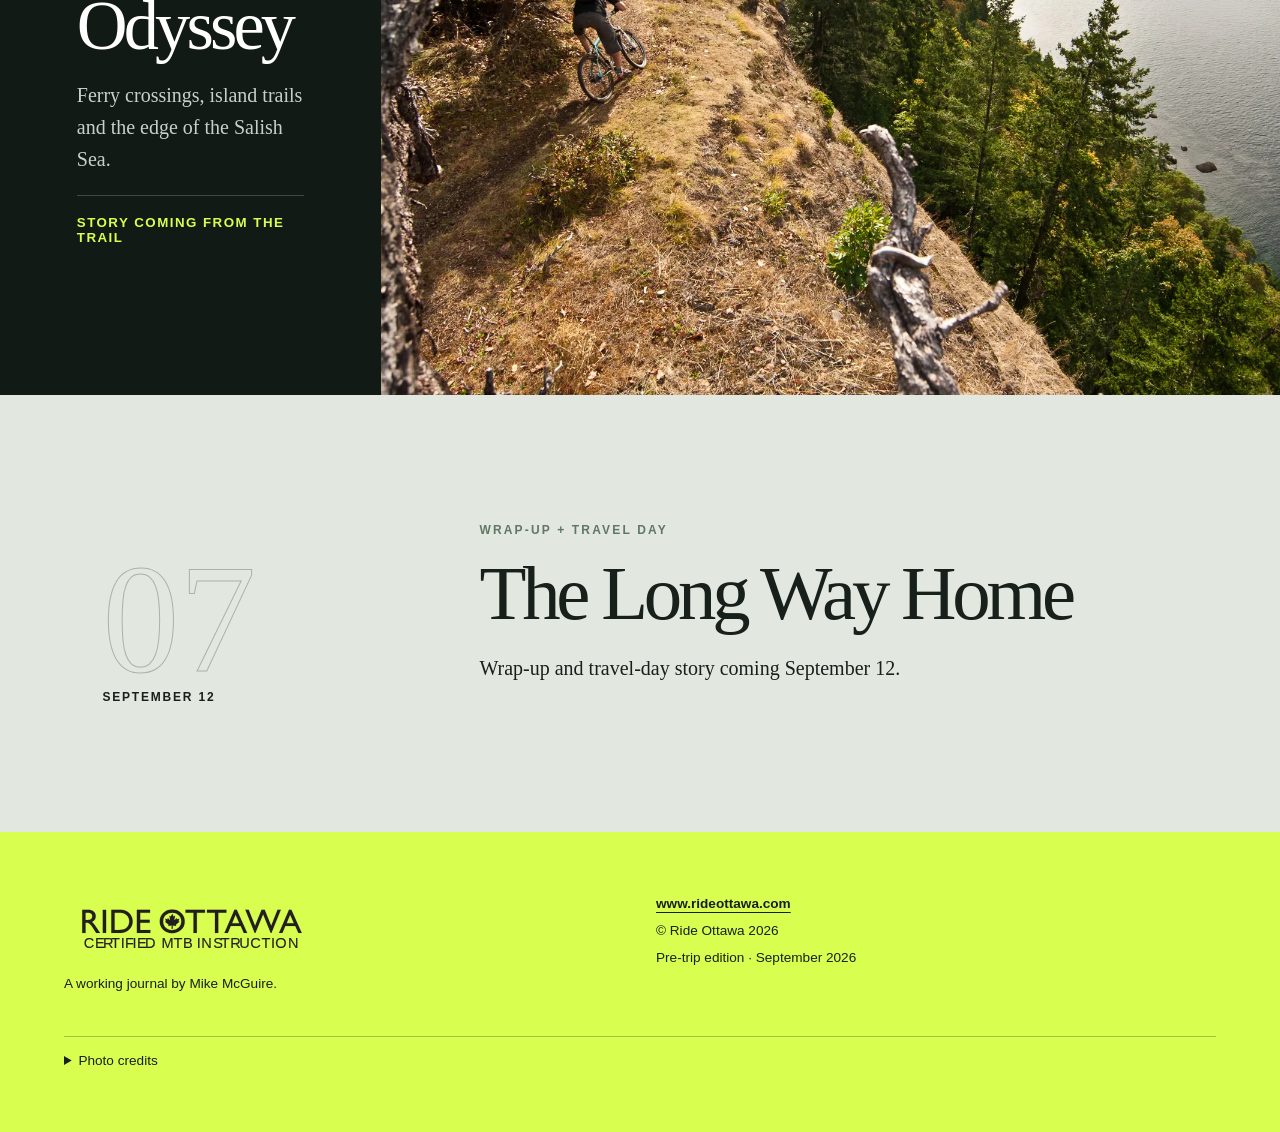
==== commit 3f0bbb8e: "Prepare Version 2 journal layout and branding" ====
--- a/index.html
+++ b/index.html
@@ -19,15 +19,14 @@
     <section class="hero">
       <img src="/100-images/000-Main-Trip-Hero.webp" alt="Mountain bikers riding a coastal ridge above the Salish Sea on Vancouver Island">
       <div class="shade"></div>
-      <div class="top"><a href="https://www.rideottawa.com">RIDE OTTAWA</a><span>TRAVEL JOURNAL · 2026</span></div>
-      <div class="title"><p class="eyebrow">Vancouver Island · British Columbia</p><h1>Island<br>Lines</h1><p class="subtitle">Cumberland to the coast, one trail at a time.</p></div>
-      <a class="down" href="#story">THE PLAN ↓</a>
+      <div class="top"><a class="hero-brand" href="https://www.rideottawa.com/" aria-label="Visit Ride Ottawa"><img src="/100-images/logos/ride-ottawa-logo-white.svg" alt="Ride Ottawa"></a><span>TRAVEL JOURNAL · SEPTEMBER 2026</span></div>
+      <div class="title"><p class="eyebrow">Vancouver Island · British Columbia</p><h1>Island<br>Lines</h1><p class="subtitle">Riding in and around Cumberland.</p><a class="down" href="#story">THE PLAN <span aria-hidden="true">↓</span></a></div>
     </section>
 
     <section class="intro" id="story">
-      <div class="mark">VI</div>
-      <div class="intro-copy"><p class="eyebrow dark">September 6–12, 2026</p><h2>Seven entries. Four riding zones. One island.</h2><p class="lead">This is the plan before the tires touch dirt: a week based in and around Cumberland, following the riding north to Campbell River, east to Hornby Island, and up toward Forbidden Plateau.</p><p>The route is still loose on purpose. Weather, legs and local advice will decide the open day.</p></div>
-      <div class="facts"><div><strong>7</strong><span>days</span></div><div><strong>4+</strong><span>ride zones</span></div><div><strong>TBD</strong><span>kilometres</span></div></div>
+      <div class="mark">V</div>
+      <div class="intro-copy"><p class="eyebrow dark">September 6–12, 2026</p><h2>First trip to the Island. Discovery Mode.</h2><p class="lead">This is the plan before the tires touch dirt: a week based in and around Cumberland, following the riding north to Campbell River, east to Hornby Island, and up toward Forbidden Plateau.</p><p>We always start with a plan. But great trips evolve as they go, influenced by travel, weather, legs, and local advice.</p></div>
+      <div class="facts"><div><strong>5</strong><span>rides</span></div><div><strong>4+</strong><span>ride zones</span></div><div><strong>TBD</strong><span>kilometres</span></div></div>
     </section>
 
     <div class="route"><span>Arrival</span><i></i><span>Cumberland</span><i></i><span>Campbell River</span><i></i><span>Forbidden</span><i></i><span>TBD</span><i></i><span>Hornby</span><i></i><span>Wrap-up</span></div>
@@ -35,25 +34,42 @@
     <section class="journal">
       <div><p class="eyebrow dark">The journal</p><h2>Seven days,<br>as they happen.</h2></div>
       <ol>
-        <li><time>SEP 06</time><div><strong>Westward</strong><span>Introduction + travel day</span></div><b>Planned</b></li>
-        <li><time>SEP 07</time><div><strong>Epic Cumberland</strong><span>Ride journal</span></div><b>Planned</b></li>
-        <li><time>SEP 08</time><div><strong>Epic Campbell River</strong><span>Ride journal</span></div><b>Planned</b></li>
-        <li><time>SEP 09</time><div><strong>Forbidden Shuttles</strong><span>Ride journal</span></div><b>Planned</b></li>
-        <li><time>SEP 10</time><div><strong>The Open Day</strong><span>TBD</span></div><b>Planned</b></li>
-        <li><time>SEP 11</time><div><strong>Hornby Island Odyssey</strong><span>Ride journal</span></div><b>Planned</b></li>
-        <li><time>SEP 12</time><div><strong>The Long Way Home</strong><span>Wrap-up + travel day</span></div><b>Planned</b></li>
+        <li><a href="#westward"><time>SEP 06</time><div><strong>Westward</strong><span>Introduction + travel day</span></div><b>Planned</b></a></li>
+        <li><a href="#cumberland"><time>SEP 07</time><div><strong>Epic Cumberland</strong><span>Ride journal</span></div><b>Planned</b></a></li>
+        <li><a href="#campbell-river"><time>SEP 08</time><div><strong>Epic Campbell River</strong><span>Ride journal</span></div><b>Planned</b></a></li>
+        <li><a href="#forbidden-plateau"><time>SEP 09</time><div><strong>Forbidden Shuttles</strong><span>Ride journal</span></div><b>Planned</b></a></li>
+        <li><a href="#open-day"><time>SEP 10</time><div><strong>The Open Day</strong><span>TBD</span></div><b>Planned</b></a></li>
+        <li><a href="#hornby-island"><time>SEP 11</time><div><strong>Hornby Island Odyssey</strong><span>Ride journal</span></div><b>Planned</b></a></li>
+        <li><a href="#long-way-home"><time>SEP 12</time><div><strong>The Long Way Home</strong><span>Wrap-up + travel day</span></div><b>Planned</b></a></li>
       </ol>
     </section>
 
-    <section class="chapters">
-      <article><figure><img src="/100-images/000-Cumberland.webp" alt="Historic wooden buildings beneath a dramatic sky in Cumberland, British Columbia"><em>01</em></figure><div><p class="eyebrow">September 7</p><h2>Epic Cumberland</h2><p>Forest singletrack and the first ride of the week.</p><small>STORY COMING FROM THE TRAIL</small></div></article>
-      <article class="reverse"><figure><img src="/100-images/000-Campbell-River.webp" alt="Mountain bikers winding through dense green forest near Campbell River"><em>02</em></figure><div><p class="eyebrow">September 8</p><h2>Epic Campbell River</h2><p>A day pointed north, with trails to choose when we arrive.</p><small>STORY COMING FROM THE TRAIL</small></div></article>
-      <article><figure><img src="/100-images/000-Forbidden-Plateau.webp" alt="Riders loading mountain bikes onto a shuttle van at Forbidden Plateau"><em>03</em></figure><div><p class="eyebrow">September 9</p><h2>Forbidden Shuttles</h2><p>Gravity, elevation and a day in the high country.</p><small>STORY COMING FROM THE TRAIL</small></div></article>
-      <article class="reverse"><figure><img src="/100-images/000-Hornby-Island.webp" alt="Mountain bikers riding a coastal ridge above the water on Hornby Island"><em>04</em></figure><div><p class="eyebrow">September 11</p><h2>Hornby Island Odyssey</h2><p>Ferry crossings, island trails and the edge of the Salish Sea.</p><small>STORY COMING FROM THE TRAIL</small></div></article>
+    <section class="bookend" id="westward">
+      <div class="bookend-date"><span>01</span><time>September 6</time></div>
+      <div><p class="eyebrow dark">Introduction + travel day</p><h2>Westward</h2><p>Introduction and travel-day story coming September 6.</p></div>
     </section>
 
-    <section class="unknown"><div><p class="eyebrow">September 10 · The open day</p><h2>TBD?</h2><p>The best part of a trip plan is the space left for whatever turns up.</p></div></section>
+    <section class="chapters">
+      <article id="cumberland"><figure><img src="/100-images/000-Cumberland.webp" alt="Historic wooden buildings beneath a dramatic sky in Cumberland, British Columbia"><em>02</em></figure><div><p class="eyebrow">September 7</p><h2>Epic Cumberland</h2><p>Forest singletrack and the first ride of the week.</p><small>STORY COMING FROM THE TRAIL</small></div></article>
+      <article class="reverse" id="campbell-river"><figure><img src="/100-images/000-Campbell-River.webp" alt="Mountain bikers winding through dense green forest near Campbell River"><em>03</em></figure><div><p class="eyebrow">September 8</p><h2>Epic Campbell River</h2><p>A day pointed north, with trails to choose when we arrive.</p><small>STORY COMING FROM THE TRAIL</small></div></article>
+      <article id="forbidden-plateau"><figure><img src="/100-images/000-Forbidden-Plateau.webp" alt="Riders loading mountain bikes onto a shuttle van at Forbidden Plateau"><em>04</em></figure><div><p class="eyebrow">September 9</p><h2>Forbidden Shuttles</h2><p>Gravity, elevation and a day in the high country.</p><small>STORY COMING FROM THE TRAIL</small></div></article>
+    </section>
+
+    <section class="unknown" id="open-day"><div><p class="eyebrow">September 10 · The open day</p><h2>TBD?</h2><p>The best part of a trip plan is the space left for whatever turns up.</p></div></section>
+
+    <section class="chapters">
+      <article class="reverse" id="hornby-island"><figure><img src="/100-images/000-Hornby-Island.webp" alt="Mountain bikers riding a coastal ridge above the water on Hornby Island"><em>06</em></figure><div><p class="eyebrow">September 11</p><h2>Hornby Island Odyssey</h2><p>Ferry crossings, island trails and the edge of the Salish Sea.</p><small>STORY COMING FROM THE TRAIL</small></div></article>
+    </section>
+
+    <section class="bookend closing" id="long-way-home">
+      <div class="bookend-date"><span>07</span><time>September 12</time></div>
+      <div><p class="eyebrow dark">Wrap-up + travel day</p><h2>The Long Way Home</h2><p>Wrap-up and travel-day story coming September 12.</p></div>
+    </section>
   </main>
-  <footer><div><strong>RIDE OTTAWA / TRAVEL</strong><p>A working journal by Mike McGuire.</p></div><div>Pre-trip edition · September 2026</div><details><summary>Photo credits</summary><p>Photographs courtesy of <a href="https://www.islandmountainrides.com/">Island Mountain Rides</a>, Vancouver Island, BC, Canada. Photography by <a href="https://www.davesilverphotography.com/">Dave Silver Photography</a>.</p></details></footer>
+  <footer>
+    <div class="footer-brand"><a href="https://www.rideottawa.com/" aria-label="Visit Ride Ottawa"><img src="/100-images/logos/ride-ottawa-logo-black.svg" alt="Ride Ottawa"></a><p>A working journal by Mike McGuire.</p></div>
+    <div class="footer-links"><a href="https://www.rideottawa.com/">www.rideottawa.com</a><span>© Ride Ottawa 2026</span><span>Pre-trip edition · September 2026</span></div>
+    <details><summary>Photo credits</summary><p>Photographs courtesy of <a href="https://www.islandmountainrides.com/">Island Mountain Rides</a>, Vancouver Island, BC, Canada. Photography by <a href="https://www.davesilverphotography.com/">Dave Silver Photography</a>.</p></details>
+  </footer>
 </body>
 </html>
--- a/styles.css
+++ b/styles.css
@@ -1 +1 @@
-:root{--ink:#18201c;--paper:#f3f0e8;--lime:#d8ff4f;--fog:#c7d1cc}*{box-sizing:border-box}html{scroll-behavior:smooth}body{margin:0;background:var(--paper);color:var(--ink);font-family:Arial,Helvetica,sans-serif}a{color:inherit;text-decoration:none}img{display:block}.hero{position:relative;min-height:100svh;overflow:hidden;color:#fff}.hero>img,.shade{position:absolute;inset:0;width:100%;height:100%}.hero>img{object-fit:cover}.shade{background:linear-gradient(180deg,#0a120f77,transparent 30%),linear-gradient(0deg,#0a120faa,transparent 55%)}.top{position:absolute;inset:0 0 auto;display:flex;justify-content:space-between;padding:1.6rem clamp(1.25rem,4vw,4.5rem);font-size:.72rem;font-weight:700;letter-spacing:.16em}.title{position:absolute;left:clamp(1.25rem,7vw,7rem);bottom:clamp(6rem,13vh,9rem);width:min(900px,88vw)}.eyebrow{margin:0 0 1.2rem;color:var(--lime);font-size:.75rem;font-weight:800;letter-spacing:.18em;text-transform:uppercase}.dark{color:#617765}.title h1{margin:0;font:400 clamp(5.2rem,17vw,13rem)/.69 Georgia,serif;letter-spacing:-.08em}.subtitle{font:italic clamp(1.2rem,2.2vw,2rem) Georgia,serif}.down{position:absolute;right:4vw;bottom:2rem;font-size:.7rem;font-weight:800;letter-spacing:.18em}.intro{display:grid;grid-template-columns:.8fr 1.8fr;gap:clamp(2rem,7vw,7rem);padding:clamp(6rem,12vw,12rem) clamp(1.4rem,8vw,9rem)}.mark{color:transparent;font:clamp(7rem,20vw,18rem)/.7 Georgia,serif;-webkit-text-stroke:1px #18201c33}.intro h2,.journal h2,.unknown h2{margin:0;font:400 clamp(3rem,6vw,6rem)/.98 Georgia,serif;letter-spacing:-.055em}.intro-copy p{max-width:660px;font-size:1.05rem;line-height:1.8}.intro-copy .lead{font:clamp(1.3rem,2.2vw,1.8rem)/1.5 Georgia,serif}.facts{grid-column:2;display:grid;grid-template-columns:repeat(3,1fr);border-top:1px solid #18201c38}.facts div{display:grid;padding-top:1.5rem}.facts strong{font:2.2rem Georgia,serif}.facts span,.journal span{font-size:.72rem;letter-spacing:.1em;text-transform:uppercase}.route{display:flex;gap:1rem;align-items:center;overflow:auto;padding:1.4rem 5vw;background:var(--lime);font-size:.72rem;font-weight:800;letter-spacing:.12em;text-transform:uppercase;white-space:nowrap}.route i{width:2rem;height:1px;background:var(--ink)}.journal{display:grid;grid-template-columns:.8fr 1.4fr;gap:8vw;padding:9vw 8vw;background:#e2e7df}.journal ol{margin:0;padding:0;list-style:none;border-top:1px solid #18201c44}.journal li{display:grid;grid-template-columns:5rem 1fr auto;gap:1.5rem;align-items:center;padding:1.35rem 0;border-bottom:1px solid #18201c33}.journal li div{display:flex;flex-direction:column;gap:.35rem}.journal li strong{font:1.5rem Georgia,serif}.journal b{padding:.45rem .7rem;border:1px solid #18201c55;border-radius:2rem;font-size:.7rem;text-transform:uppercase}.chapters{background:#121a16;color:#fff}.chapters article{display:grid;grid-template-columns:1.65fr .7fr;min-height:80vh}.chapters article.reverse{grid-template-columns:.7fr 1.65fr}.chapters .reverse figure{grid-column:2}.chapters .reverse>div{grid-column:1;grid-row:1}.chapters figure{position:relative;margin:0;min-height:68vh}.chapters figure img{width:100%;height:100%;object-fit:cover}.chapters em{position:absolute;top:1.3rem;left:1.6rem;font:1.4rem Georgia,serif}.chapters article>div{display:flex;flex-direction:column;justify-content:center;padding:clamp(3rem,6vw,6rem)}.chapters h2{margin:0;font:400 clamp(3rem,5.5vw,5.8rem)/.95 Georgia,serif;letter-spacing:-.055em}.chapters article>div>p:not(.eyebrow){color:var(--fog);font:1.25rem/1.6 Georgia,serif}.chapters small{padding-top:1.2rem;border-top:1px solid #ffffff33;color:var(--lime);font-weight:800;letter-spacing:.11em}.unknown{display:grid;min-height:75vh;place-items:center;padding:5rem 1.5rem;background:linear-gradient(#131e18cc,#131e18dd),url("https://commons.wikimedia.org/wiki/Special:Redirect/file/On_the_beach_in_Campbell_River_(21611062969).jpg") center/cover;color:#fff;text-align:center}.unknown h2{font-size:clamp(7rem,20vw,17rem)}.unknown p:last-child{font:1.3rem/1.6 Georgia,serif}footer{display:grid;grid-template-columns:1fr 1fr;gap:2rem;padding:4rem 5vw;background:var(--lime);font-size:.8rem}footer details{grid-column:1/-1;border-top:1px solid #18201c44;padding-top:1rem}@media(max-width:760px){.top span{display:none}.title h1{font-size:28vw}.intro,.journal{grid-template-columns:1fr}.mark{display:none}.facts{grid-column:1}.journal li{grid-template-columns:4rem 1fr}.journal b{display:none}.chapters article,.chapters article.reverse{grid-template-columns:1fr}.chapters figure,.chapters .reverse figure{grid-column:1;grid-row:1;min-height:58vh}.chapters article>div,.chapters .reverse>div{grid-column:1;grid-row:2;min-height:48vh}footer{grid-template-columns:1fr}}
+:root{--ink:#18201c;--paper:#f3f0e8;--lime:#d8ff4f;--fog:#c7d1cc}*{box-sizing:border-box}html{scroll-behavior:smooth;scroll-padding-top:1.5rem}body{margin:0;background:var(--paper);color:var(--ink);font-family:Arial,Helvetica,sans-serif}a{color:inherit;text-decoration:none}a:focus-visible{outline:3px solid currentColor;outline-offset:5px}img{display:block}.hero{position:relative;min-height:100svh;overflow:hidden;color:#fff}.hero>img,.shade{position:absolute;inset:0;width:100%;height:100%}.hero>img{object-fit:cover}.shade{background:linear-gradient(180deg,#0a120f88,transparent 32%),linear-gradient(0deg,#0a120fbb,transparent 58%)}.top{position:absolute;inset:0 0 auto;display:flex;align-items:flex-start;justify-content:space-between;padding:1.6rem clamp(1.25rem,4vw,4.5rem);font-size:.75rem;font-weight:700;letter-spacing:.16em}.hero-brand img{width:clamp(9rem,16vw,14rem);height:auto}.title{position:absolute;left:clamp(1.25rem,7vw,7rem);bottom:clamp(2.25rem,6vh,4.5rem);width:min(780px,88vw)}.eyebrow{margin:0 0 1.2rem;color:var(--lime);font-size:.75rem;font-weight:800;letter-spacing:.18em;text-transform:uppercase}.dark{color:#617765}.title h1{margin:0;font:400 clamp(4.2rem,13.6vw,10.4rem)/.69 Georgia,serif;letter-spacing:-.08em}.subtitle{margin:.9rem 0 0;font:italic clamp(1.2rem,2.2vw,2rem) Georgia,serif}.down{display:inline-flex;align-items:center;gap:.65rem;margin-top:1.65rem;padding:.65rem 0;border-bottom:2px solid var(--lime);font-size:.9rem;font-weight:800;letter-spacing:.18em}.down span{font-size:1.4rem;line-height:.8}.intro{display:grid;grid-template-columns:.8fr 1.8fr;gap:clamp(2rem,7vw,7rem);padding:clamp(6rem,12vw,12rem) clamp(1.4rem,8vw,9rem)}.mark{color:transparent;font:clamp(7rem,20vw,18rem)/.7 Georgia,serif;-webkit-text-stroke:1px #18201c33}.intro h2,.journal h2,.unknown h2,.bookend h2{margin:0;font:400 clamp(3rem,6vw,6rem)/.98 Georgia,serif;letter-spacing:-.055em}.intro-copy p{max-width:660px;font-size:1.05rem;line-height:1.8}.intro-copy .lead{font:clamp(1.3rem,2.2vw,1.8rem)/1.5 Georgia,serif}.facts{grid-column:2;display:grid;grid-template-columns:repeat(3,1fr);border-top:1px solid #18201c38}.facts div{display:grid;padding-top:1.5rem}.facts strong{font:2.2rem Georgia,serif}.facts span,.journal span{font-size:.75rem;letter-spacing:.1em;text-transform:uppercase}.route{display:flex;gap:1rem;align-items:center;overflow:auto;padding:1.4rem 5vw;background:var(--lime);font-size:.75rem;font-weight:800;letter-spacing:.12em;text-transform:uppercase;white-space:nowrap}.route i{width:2rem;height:1px;background:var(--ink)}.journal{display:grid;grid-template-columns:.8fr 1.4fr;gap:8vw;padding:9vw 8vw;background:#e2e7df}.journal ol{margin:0;padding:0;list-style:none;border-top:1px solid #18201c44}.journal li{border-bottom:1px solid #18201c33}.journal li>a{display:grid;grid-template-columns:5rem 1fr auto;gap:1.5rem;align-items:center;padding:1.35rem 0;transition:padding .2s ease,color .2s ease}.journal li>a:hover{padding-left:.65rem;color:#4f6712}.journal li div{display:flex;flex-direction:column;gap:.35rem}.journal li strong{font:1.5rem Georgia,serif}.journal b{padding:.45rem .7rem;border:1px solid #18201c55;border-radius:2rem;font-size:.75rem;text-transform:uppercase}.bookend{display:grid;grid-template-columns:.7fr 1.7fr;gap:clamp(2rem,7vw,7rem);align-items:end;padding:clamp(6rem,10vw,10rem) clamp(1.4rem,8vw,9rem);background:var(--paper)}.bookend.closing{background:#e2e7df}.bookend-date{display:flex;flex-direction:column;gap:1rem}.bookend-date span{color:transparent;font:clamp(6rem,12vw,11rem)/.7 Georgia,serif;-webkit-text-stroke:1px #18201c44}.bookend-date time{font-size:.75rem;font-weight:800;letter-spacing:.15em;text-transform:uppercase}.bookend>div:last-child>p:last-child{max-width:650px;font:1.25rem/1.6 Georgia,serif}.chapters{background:#121a16;color:#fff}.chapters article{display:grid;grid-template-columns:1.65fr .7fr;min-height:80vh;scroll-margin-top:1.5rem}.chapters article.reverse{grid-template-columns:.7fr 1.65fr}.chapters .reverse figure{grid-column:2}.chapters .reverse>div{grid-column:1;grid-row:1}.chapters figure{position:relative;margin:0;min-height:68vh}.chapters figure img{width:100%;height:100%;object-fit:cover}.chapters em{position:absolute;top:1.3rem;left:1.6rem;font:1.4rem Georgia,serif}.chapters article>div{display:flex;flex-direction:column;justify-content:center;padding:clamp(3rem,6vw,6rem)}.chapters h2{margin:0;font:400 clamp(3rem,5.5vw,5.8rem)/.95 Georgia,serif;letter-spacing:-.055em}.chapters article>div>p:not(.eyebrow){color:var(--fog);font:1.25rem/1.6 Georgia,serif}.chapters small{padding-top:1.2rem;border-top:1px solid #ffffff33;color:var(--lime);font-weight:800;letter-spacing:.11em}.unknown{display:grid;min-height:75vh;place-items:center;padding:5rem 1.5rem;background:linear-gradient(#131e18cc,#131e18dd),url("https://commons.wikimedia.org/wiki/Special:Redirect/file/On_the_beach_in_Campbell_River_(21611062969).jpg") center/cover;color:#fff;text-align:center;scroll-margin-top:1.5rem}.unknown h2{font-size:clamp(7rem,20vw,17rem)}.unknown p:last-child{font:1.3rem/1.6 Georgia,serif}footer{display:grid;grid-template-columns:1fr 1fr;gap:2rem;padding:4rem 5vw;background:var(--lime);font-size:.85rem}.footer-brand img{width:min(16rem,65vw);height:auto}.footer-links{display:flex;flex-direction:column;align-items:flex-start;gap:.75rem}.footer-links a{font-weight:800;text-decoration:underline;text-underline-offset:.25rem}footer details{grid-column:1/-1;border-top:1px solid #18201c44;padding-top:1rem}footer details a{text-decoration:underline;text-underline-offset:.2rem}@media(max-width:760px){.top span{display:none}.hero-brand img{width:10rem}.title{bottom:2rem}.title h1{font-size:22.4vw}.down{margin-top:1.25rem}.intro,.journal,.bookend{grid-template-columns:1fr}.mark{display:none}.facts{grid-column:1}.journal li>a{grid-template-columns:4rem 1fr}.journal b{display:none}.bookend-date{flex-direction:row;align-items:end}.bookend-date span{font-size:6rem}.chapters article,.chapters article.reverse{grid-template-columns:1fr}.chapters figure,.chapters .reverse figure{grid-column:1;grid-row:1;min-height:58vh}.chapters article>div,.chapters .reverse>div{grid-column:1;grid-row:2;min-height:48vh}footer{grid-template-columns:1fr}}
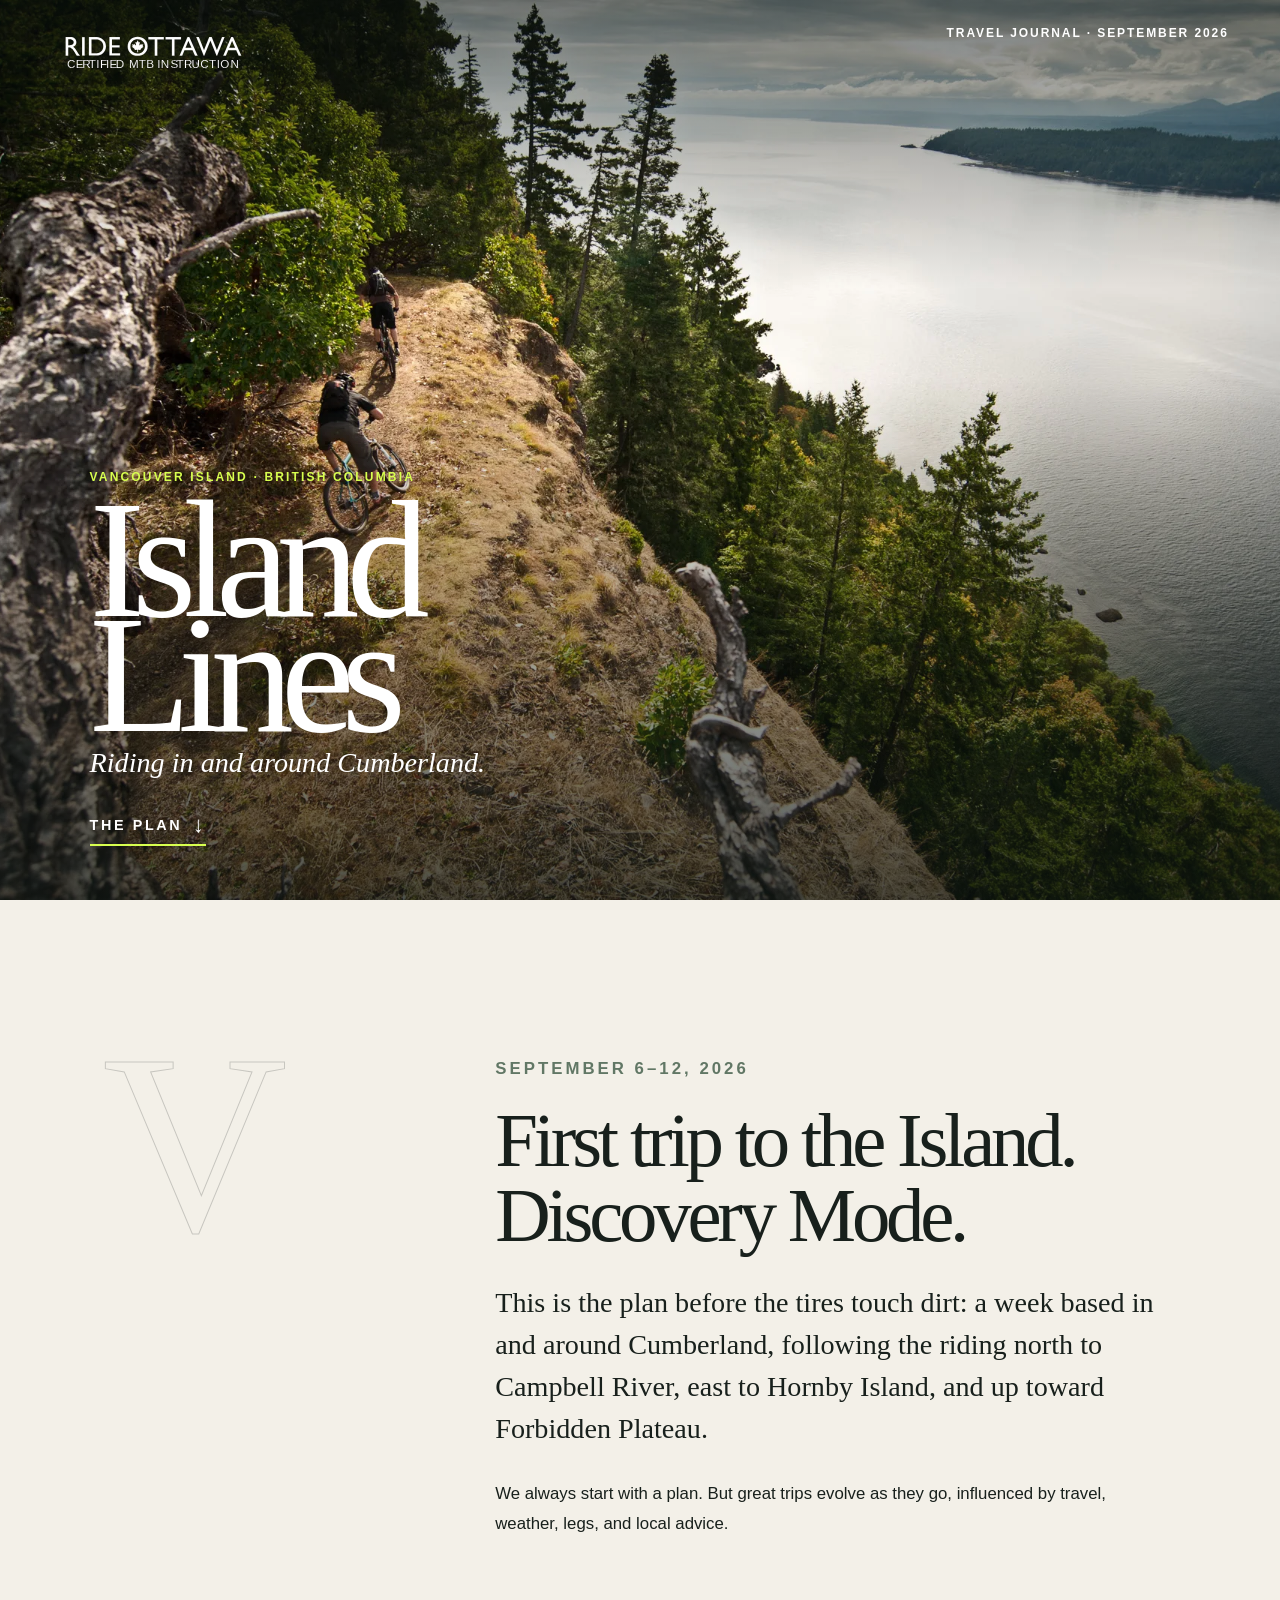
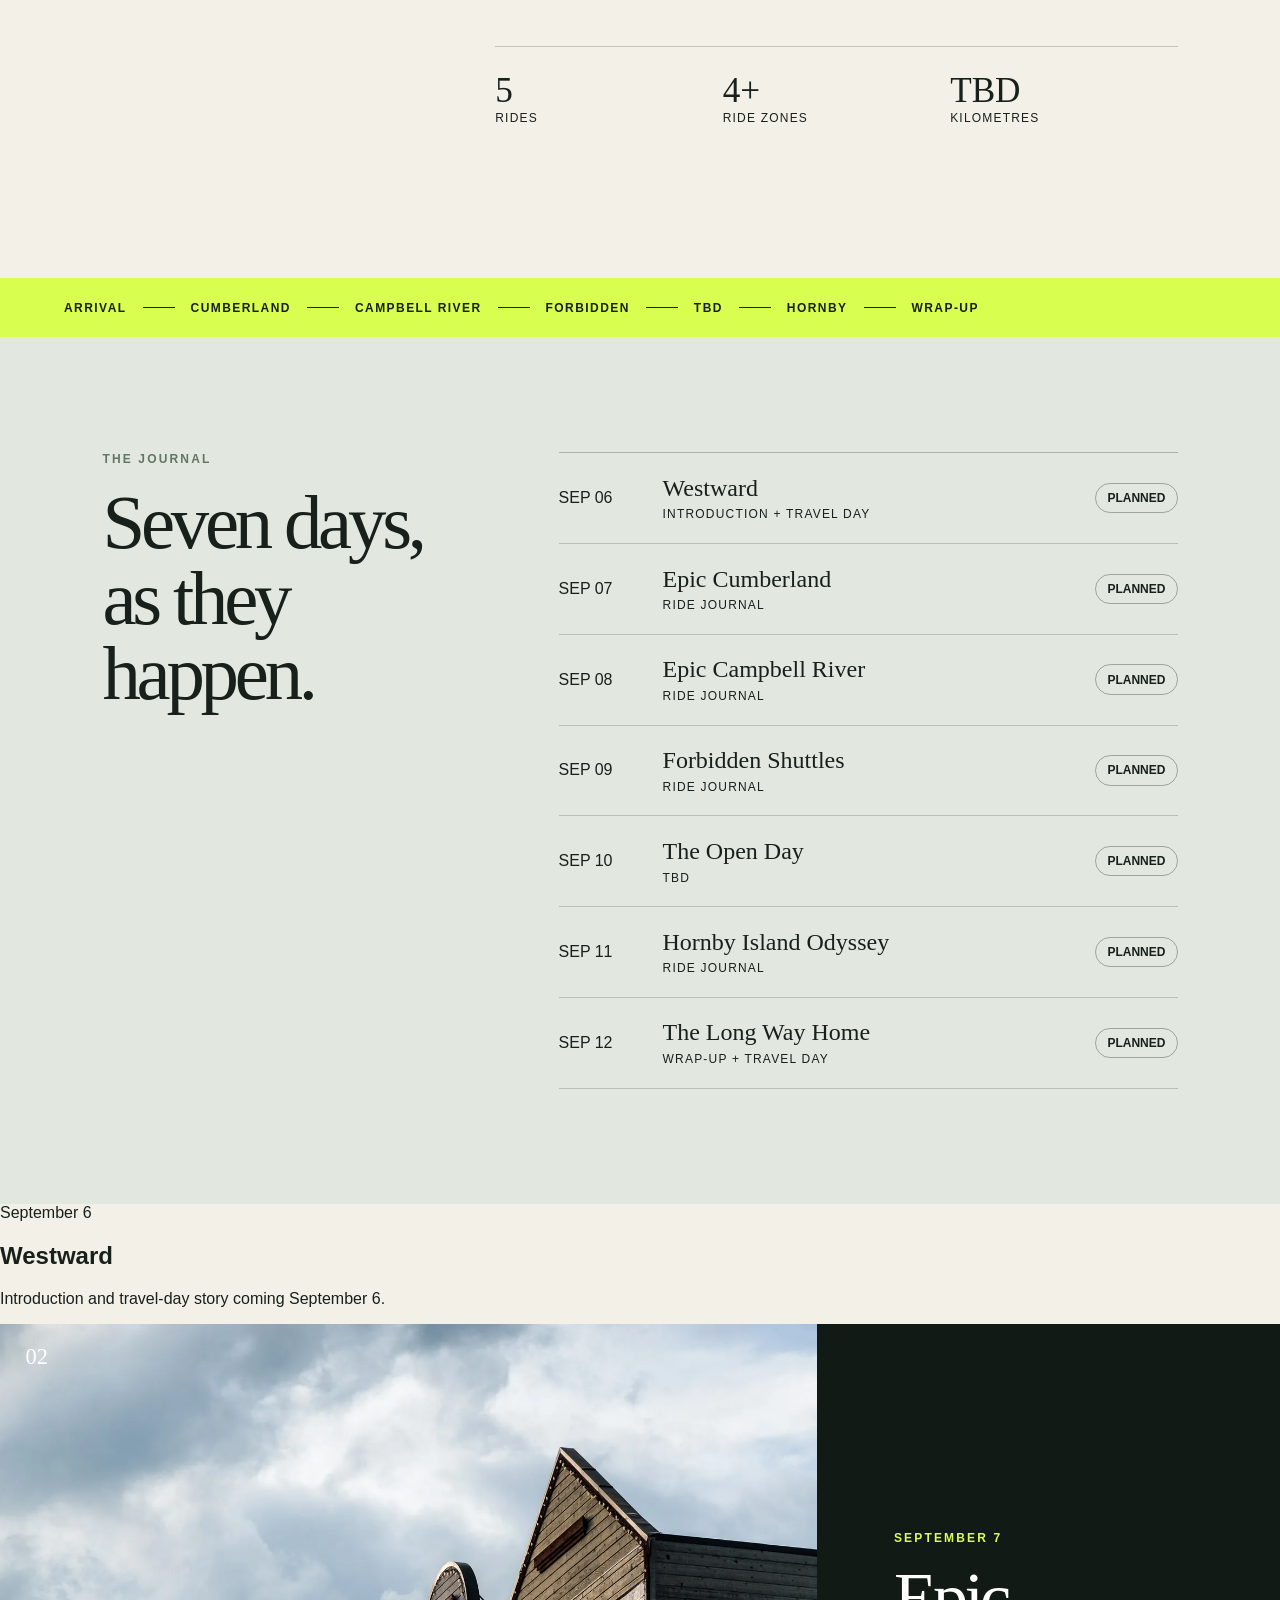
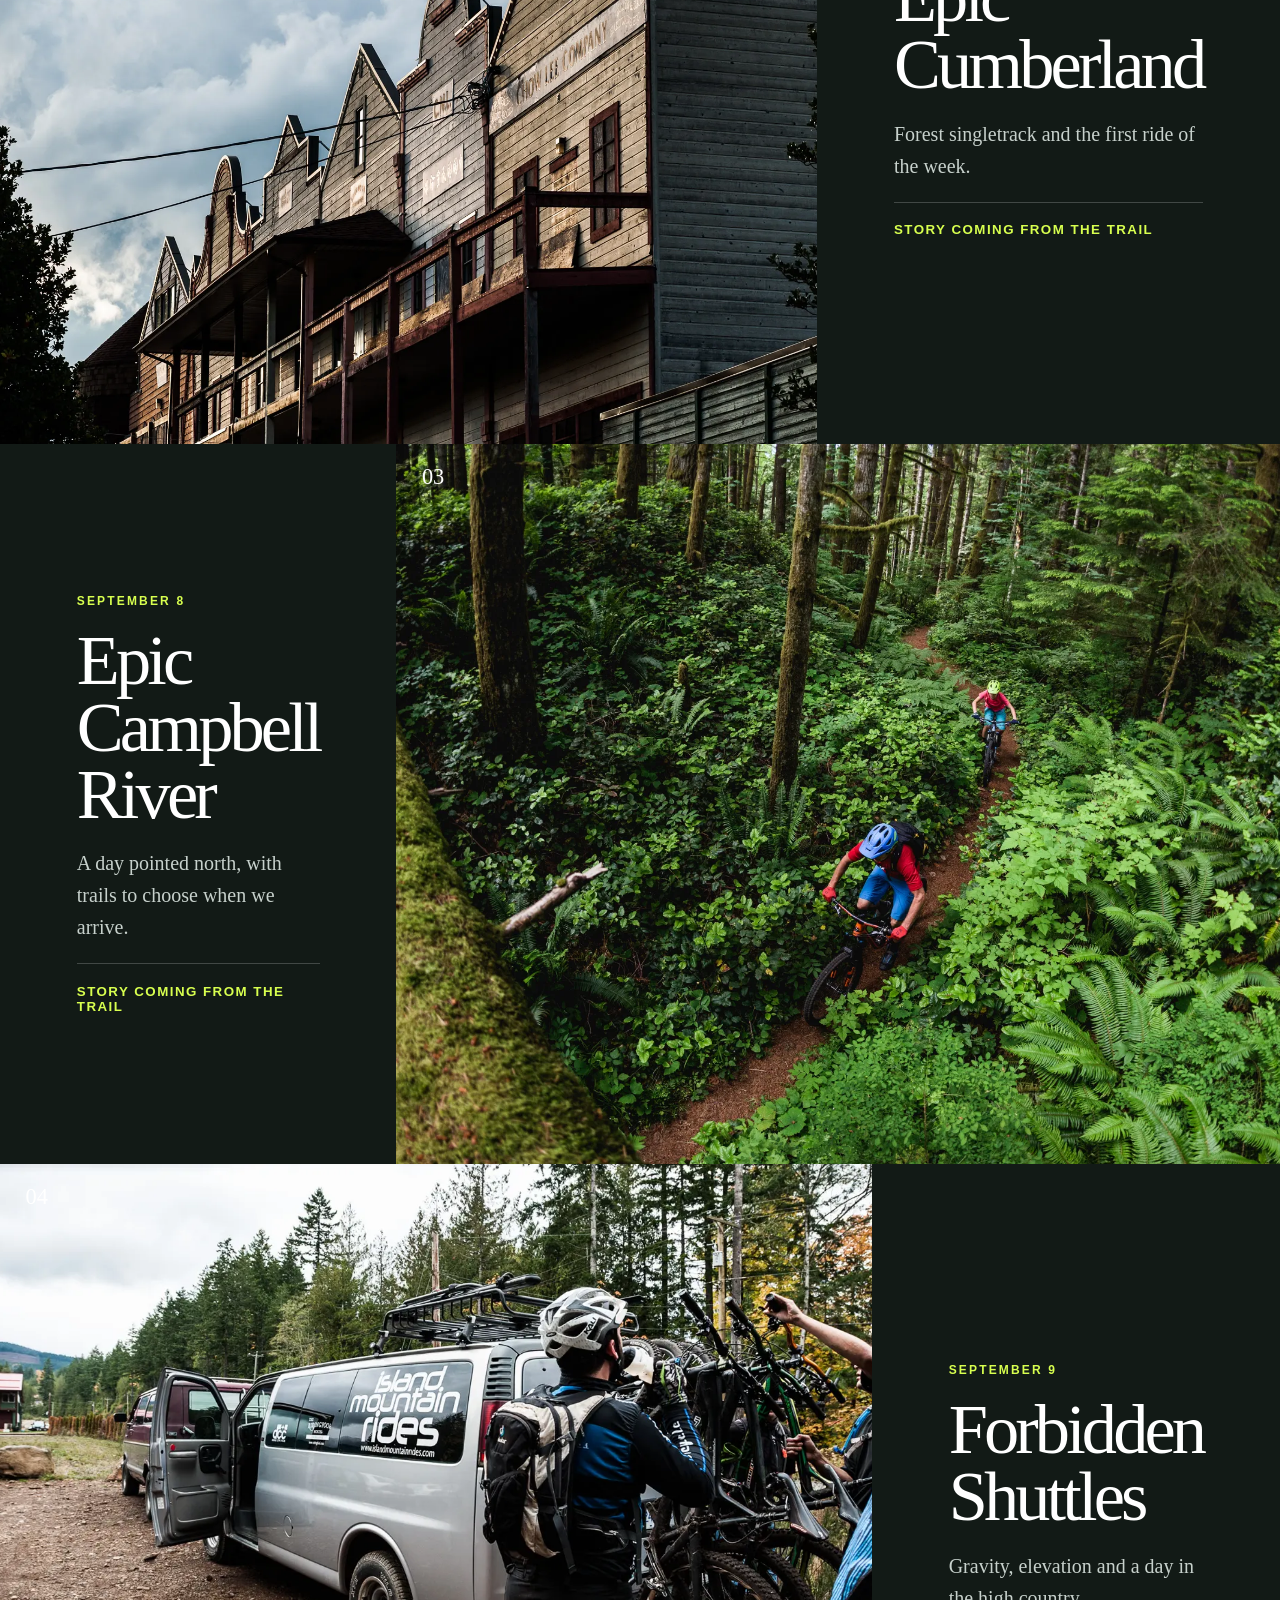
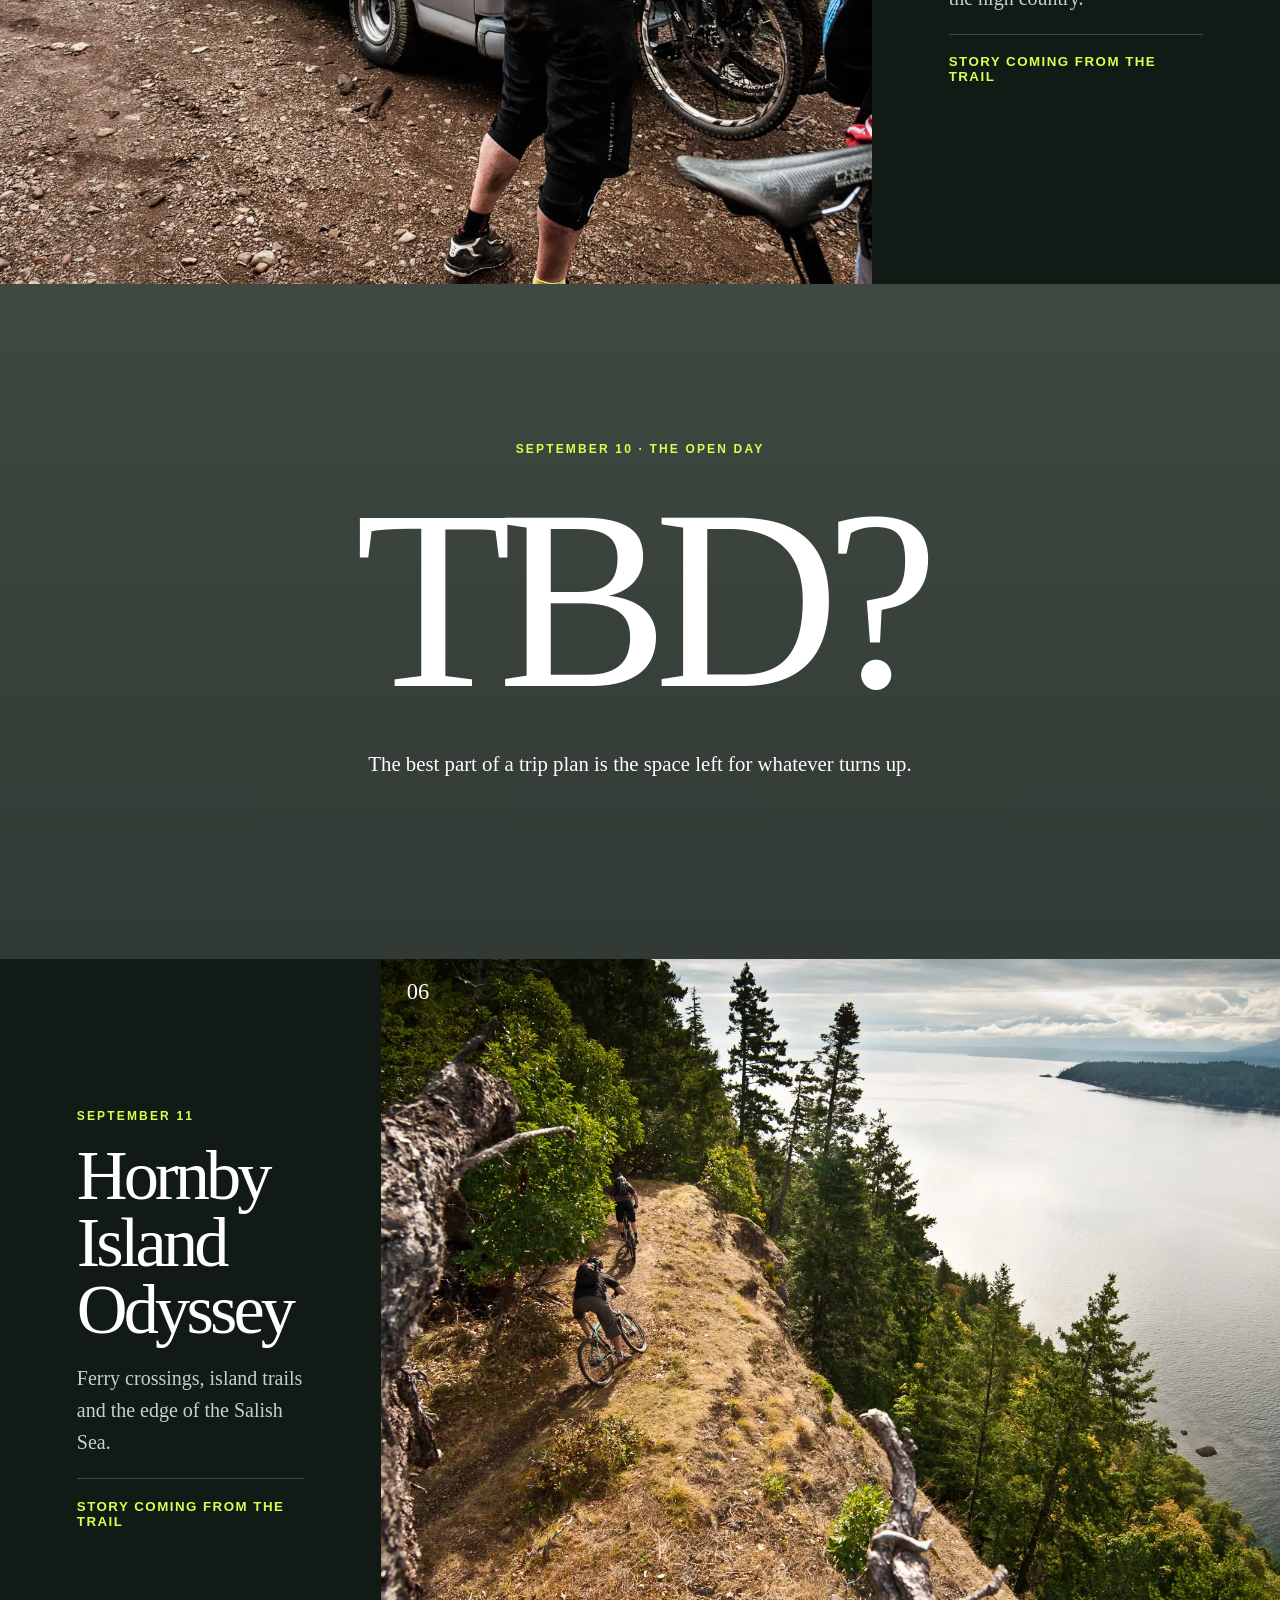
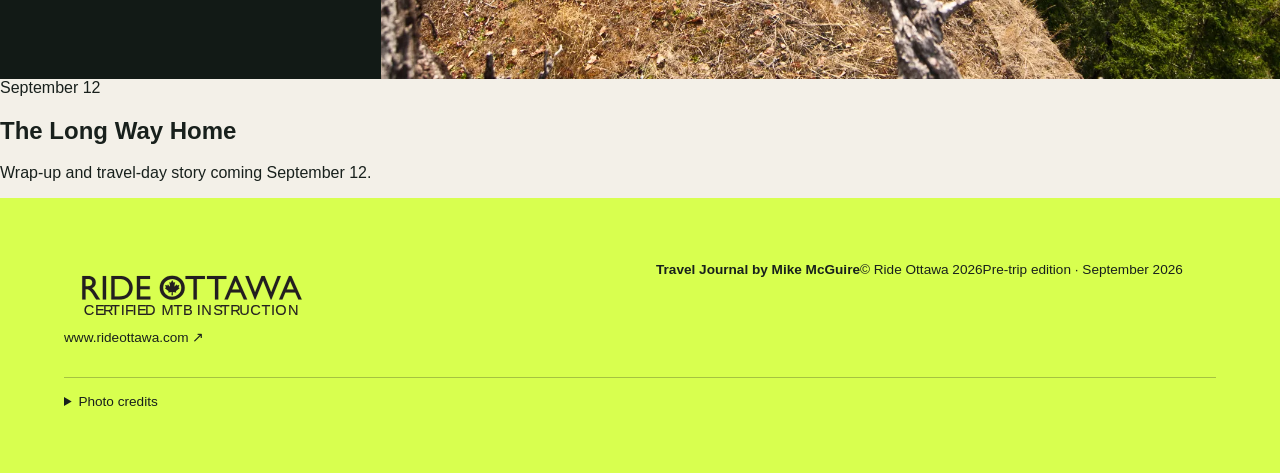
==== commit 051c573b: "Refine travel-day entries and footer hierarchy" ====
--- a/index.html
+++ b/index.html
@@ -44,9 +44,9 @@
       </ol>
     </section>
 
-    <section class="bookend" id="westward">
-      <div class="bookend-date"><span>01</span><time>September 6</time></div>
-      <div><p class="eyebrow dark">Introduction + travel day</p><h2>Westward</h2><p>Introduction and travel-day story coming September 6.</p></div>
+    <section class="text-entry" id="westward">
+      <div class="text-entry-date"><time>September 6</time></div>
+      <div><h2>Westward</h2><p>Introduction and travel-day story coming September 6.</p></div>
     </section>
 
     <section class="chapters">
@@ -61,14 +61,14 @@
       <article class="reverse" id="hornby-island"><figure><img src="/100-images/000-Hornby-Island.webp" alt="Mountain bikers riding a coastal ridge above the water on Hornby Island"><em>06</em></figure><div><p class="eyebrow">September 11</p><h2>Hornby Island Odyssey</h2><p>Ferry crossings, island trails and the edge of the Salish Sea.</p><small>STORY COMING FROM THE TRAIL</small></div></article>
     </section>
 
-    <section class="bookend closing" id="long-way-home">
-      <div class="bookend-date"><span>07</span><time>September 12</time></div>
-      <div><p class="eyebrow dark">Wrap-up + travel day</p><h2>The Long Way Home</h2><p>Wrap-up and travel-day story coming September 12.</p></div>
+    <section class="text-entry reverse" id="long-way-home">
+      <div class="text-entry-date"><time>September 12</time></div>
+      <div><h2>The Long Way Home</h2><p>Wrap-up and travel-day story coming September 12.</p></div>
     </section>
   </main>
   <footer>
-    <div class="footer-brand"><a href="https://www.rideottawa.com/" aria-label="Visit Ride Ottawa"><img src="/100-images/logos/ride-ottawa-logo-black.svg" alt="Ride Ottawa"></a><p>A working journal by Mike McGuire.</p></div>
-    <div class="footer-links"><a href="https://www.rideottawa.com/">www.rideottawa.com</a><span>© Ride Ottawa 2026</span><span>Pre-trip edition · September 2026</span></div>
+    <div class="footer-brand"><a href="https://www.rideottawa.com/" aria-label="Visit Ride Ottawa"><img src="/100-images/logos/ride-ottawa-logo-black.svg" alt="Ride Ottawa"></a><a class="website-link" href="https://www.rideottawa.com/" target="_blank" rel="noopener">www.rideottawa.com <span aria-hidden="true">↗</span></a></div>
+    <div class="footer-meta"><strong>Travel Journal by Mike McGuire</strong><span>© Ride Ottawa 2026</span><span>Pre-trip edition · September 2026</span></div>
     <details><summary>Photo credits</summary><p>Photographs courtesy of <a href="https://www.islandmountainrides.com/">Island Mountain Rides</a>, Vancouver Island, BC, Canada. Photography by <a href="https://www.davesilverphotography.com/">Dave Silver Photography</a>.</p></details>
   </footer>
 </body>
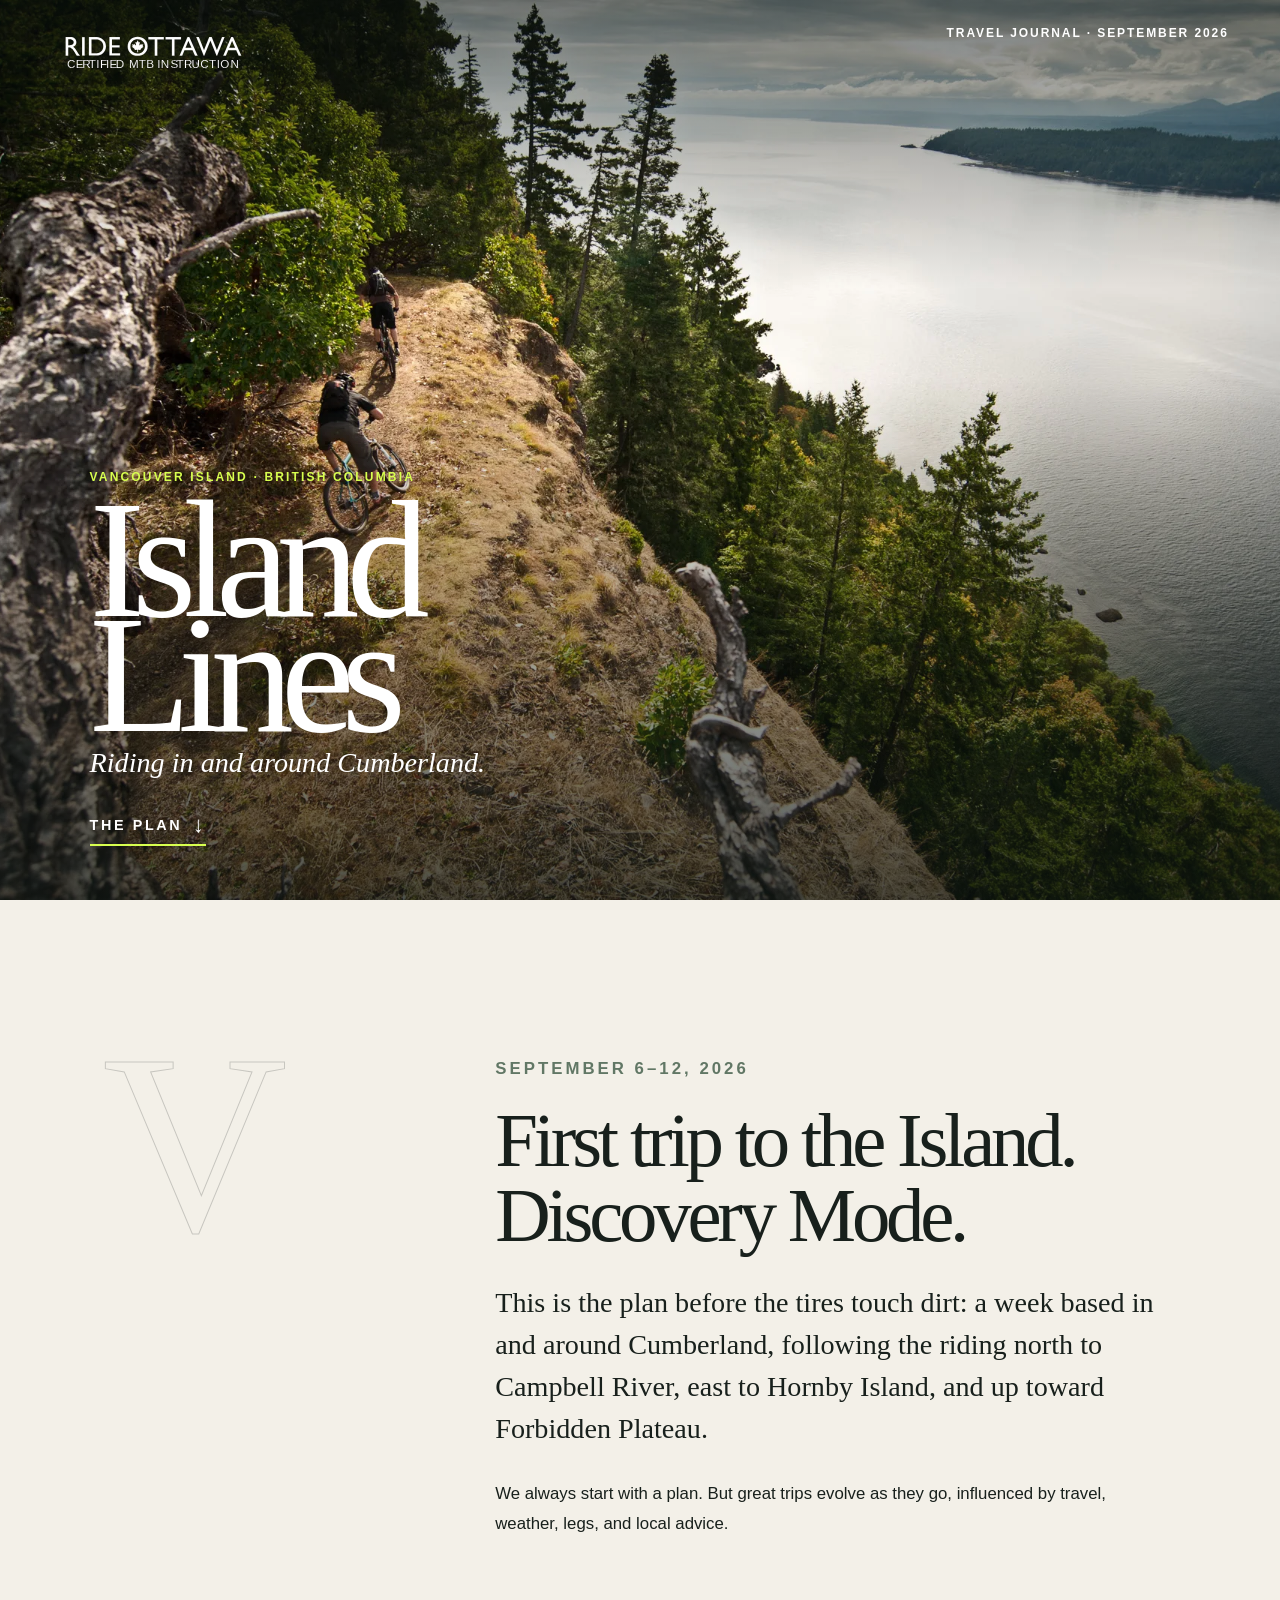
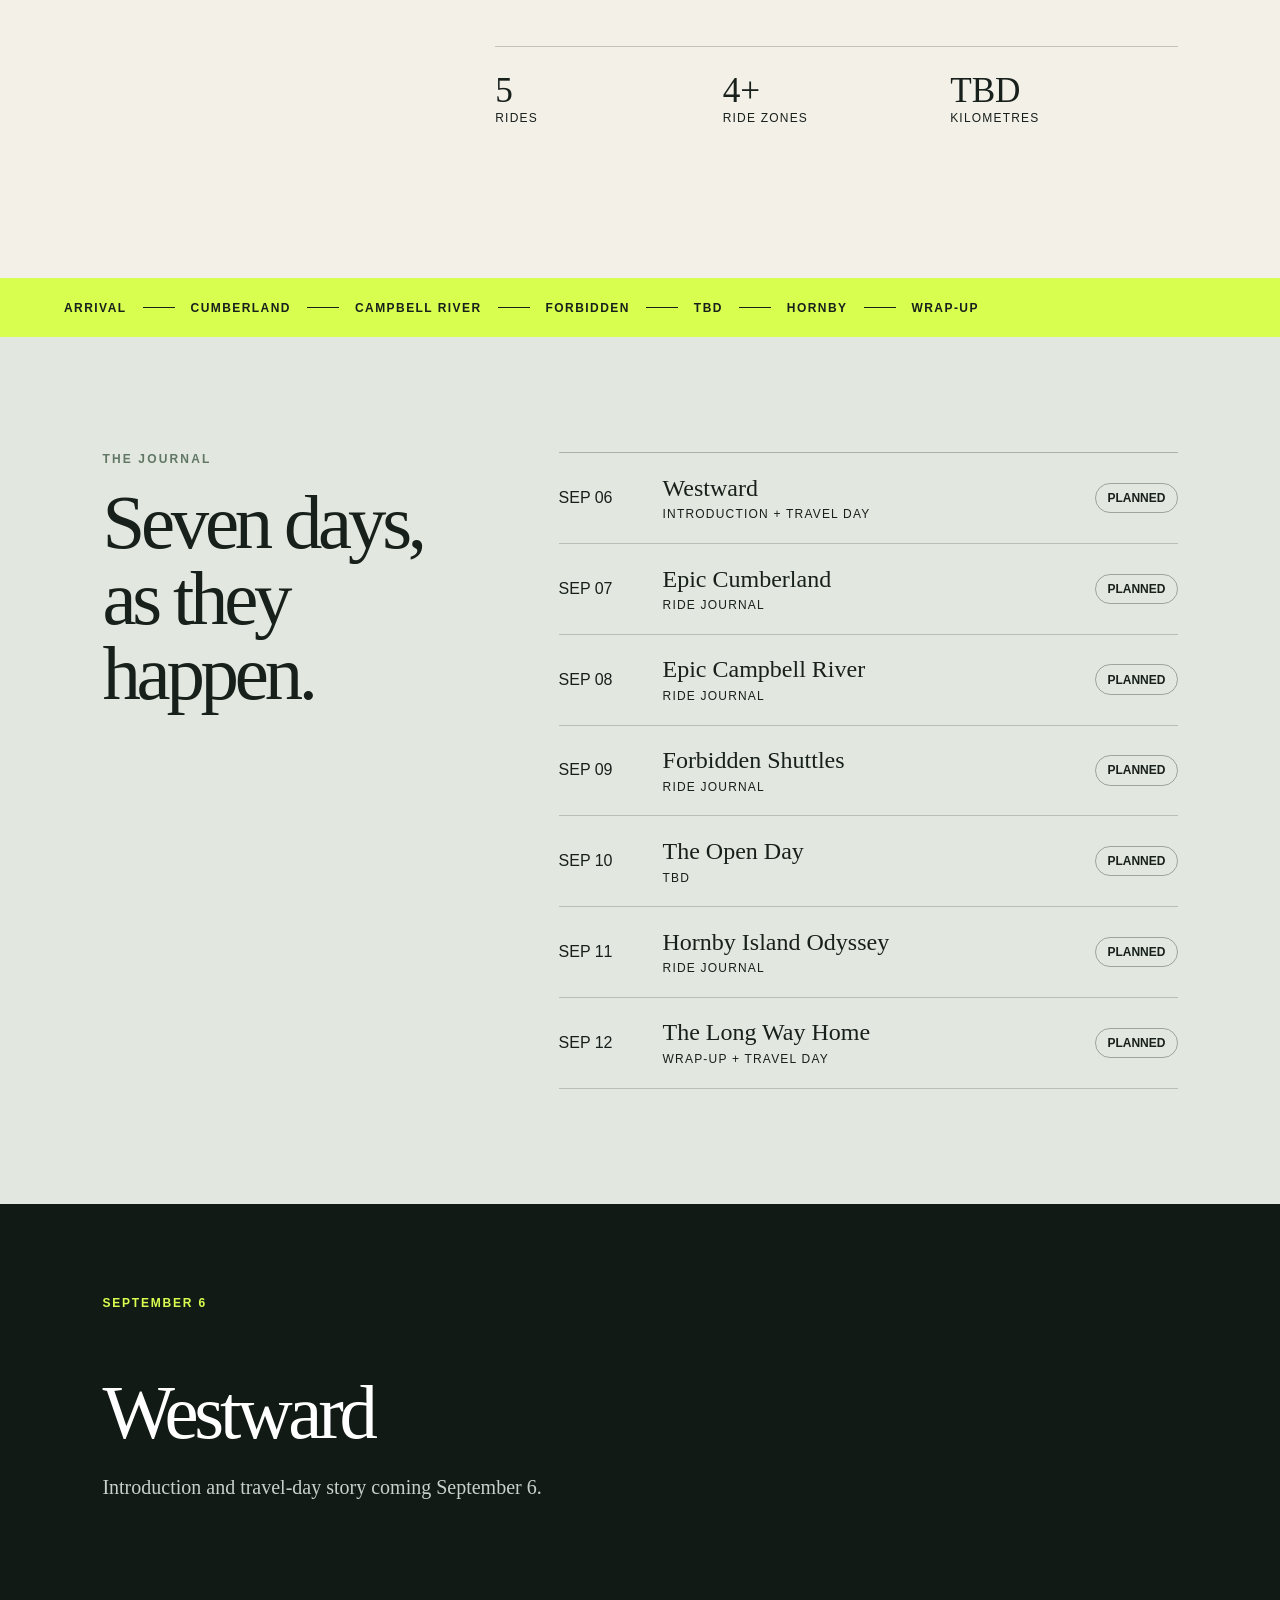
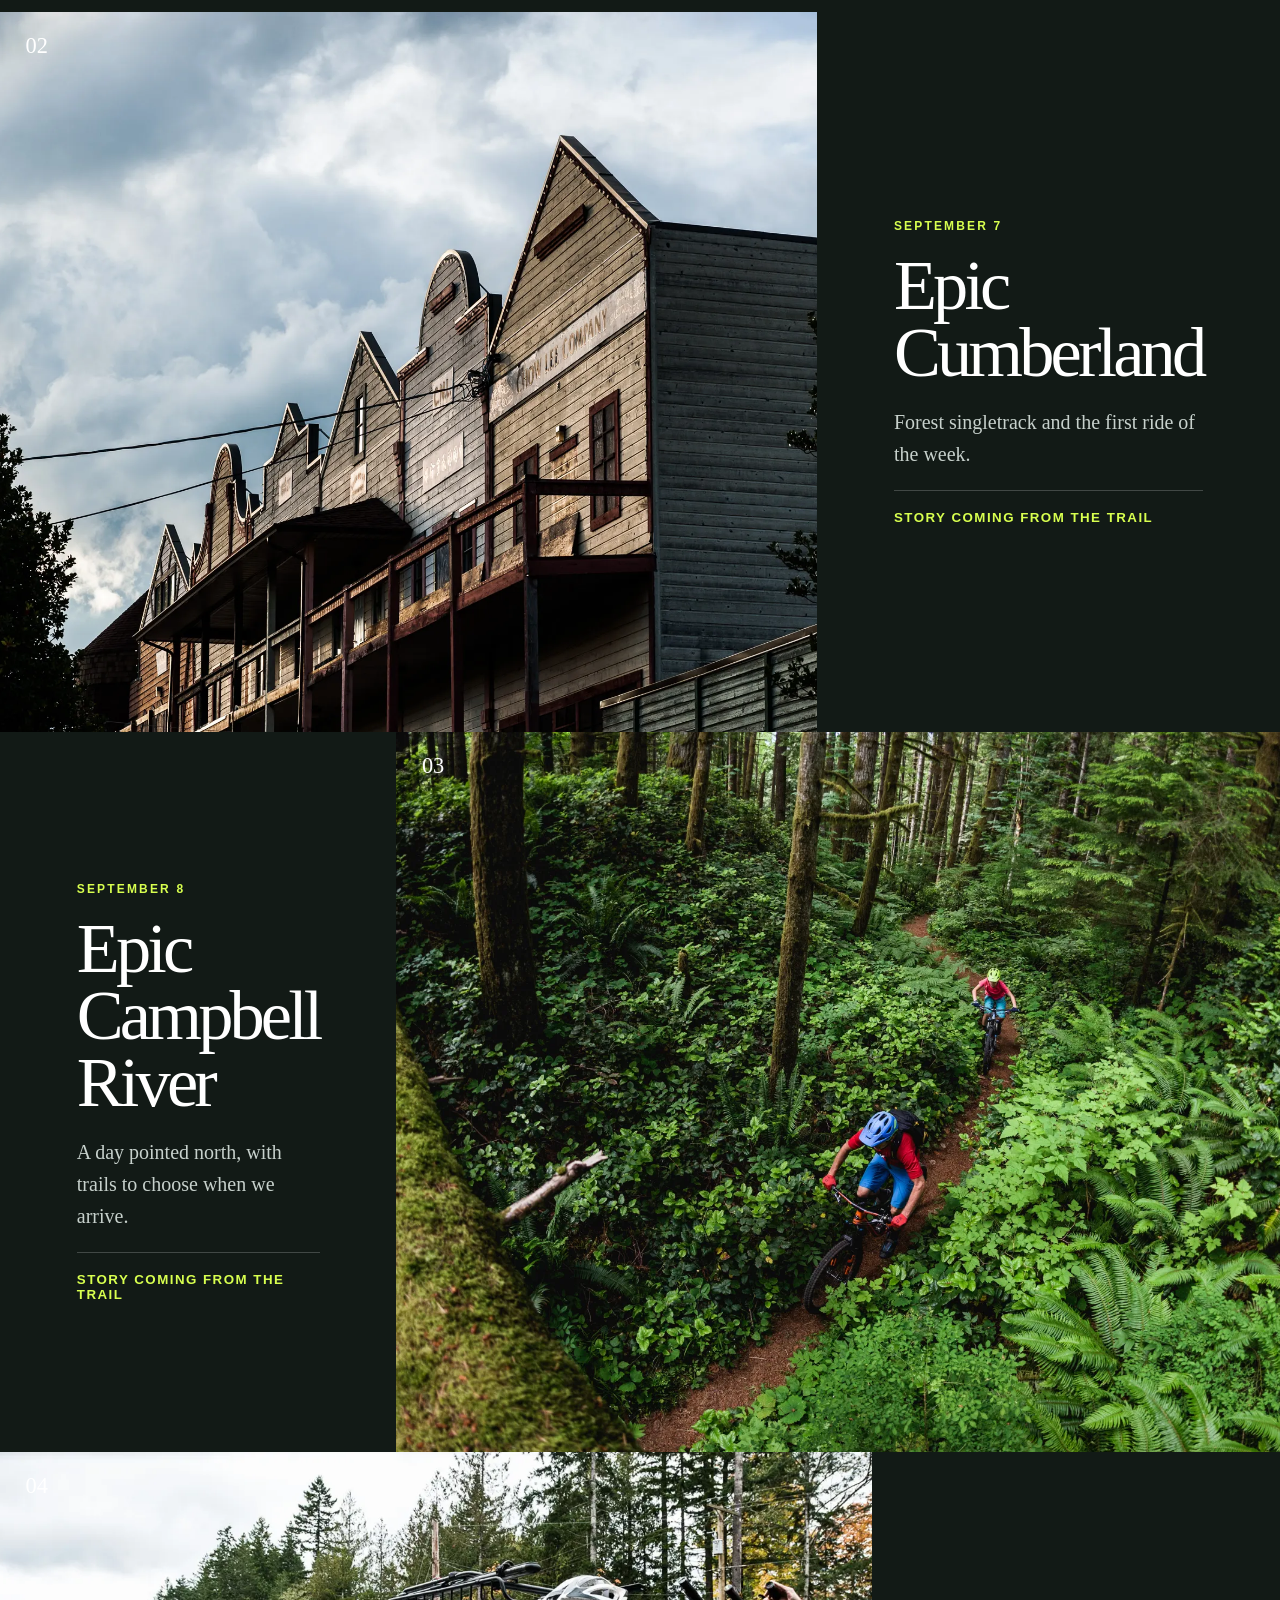
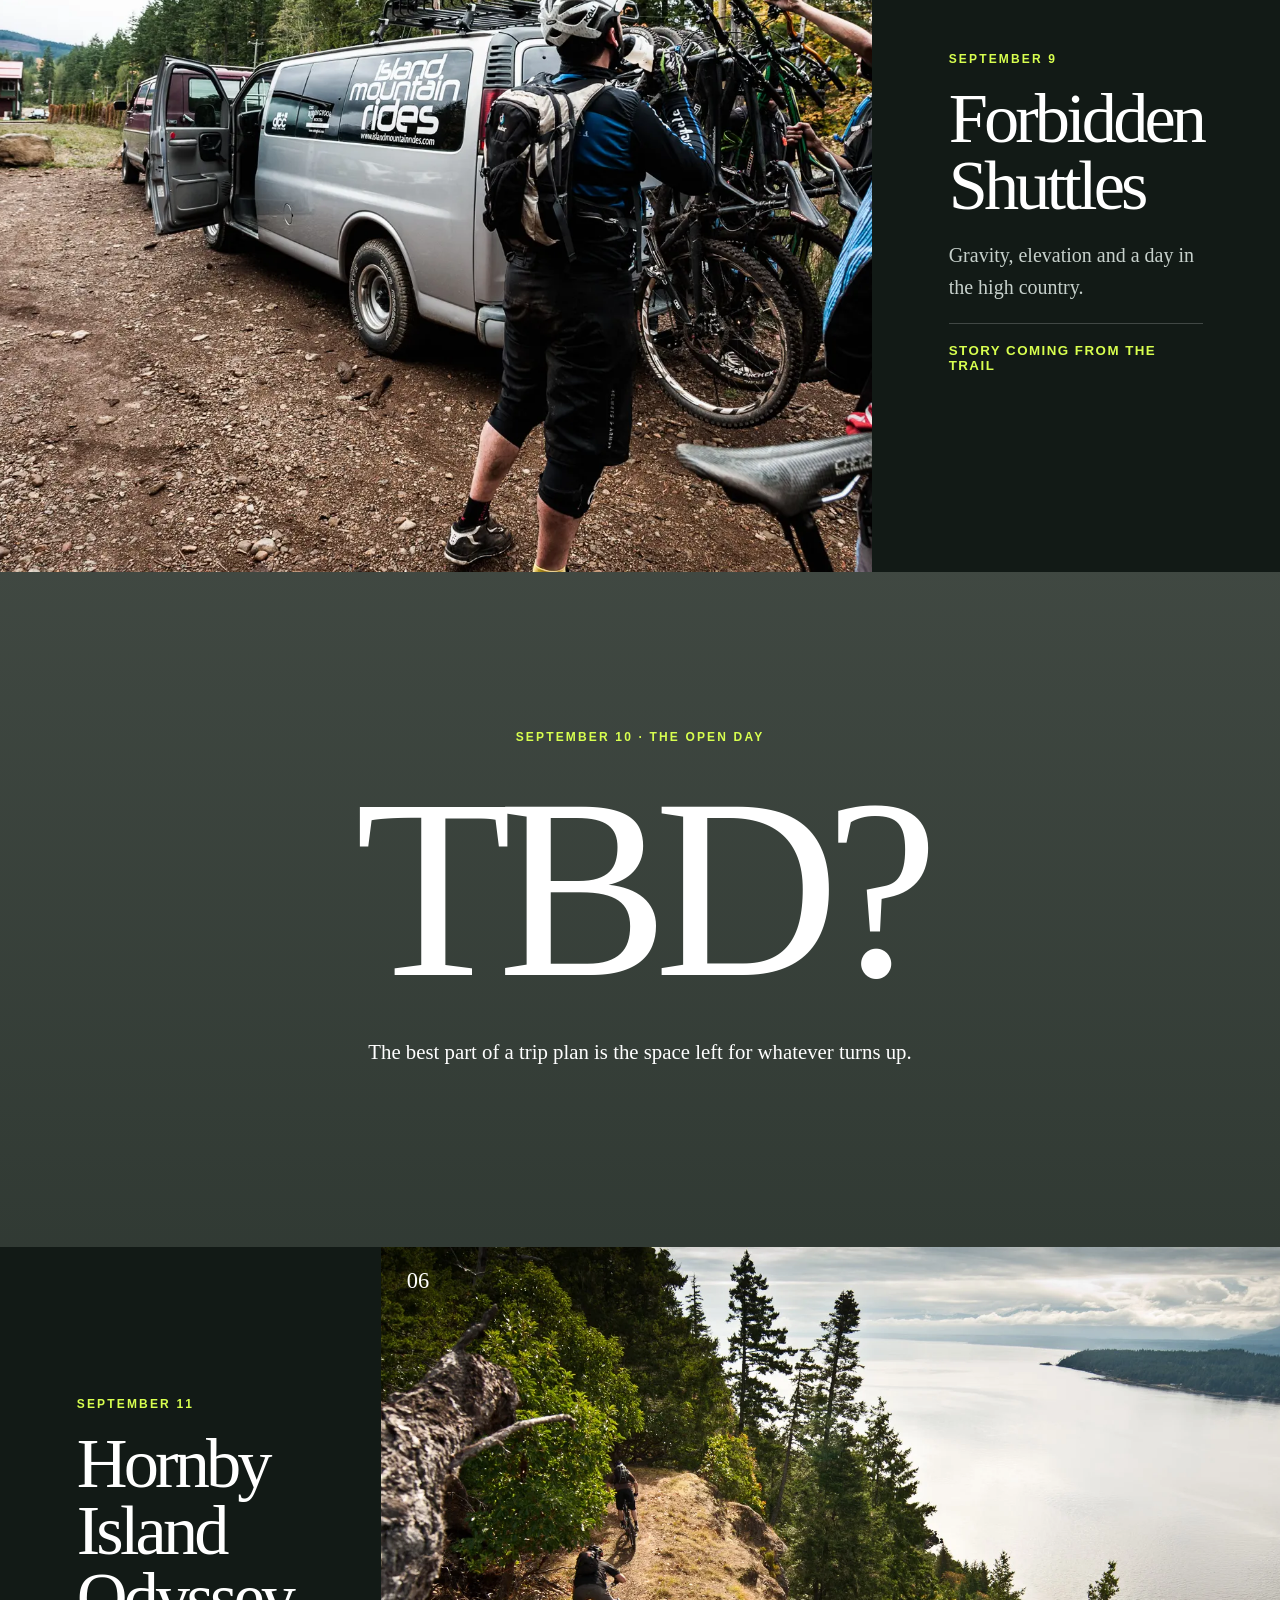
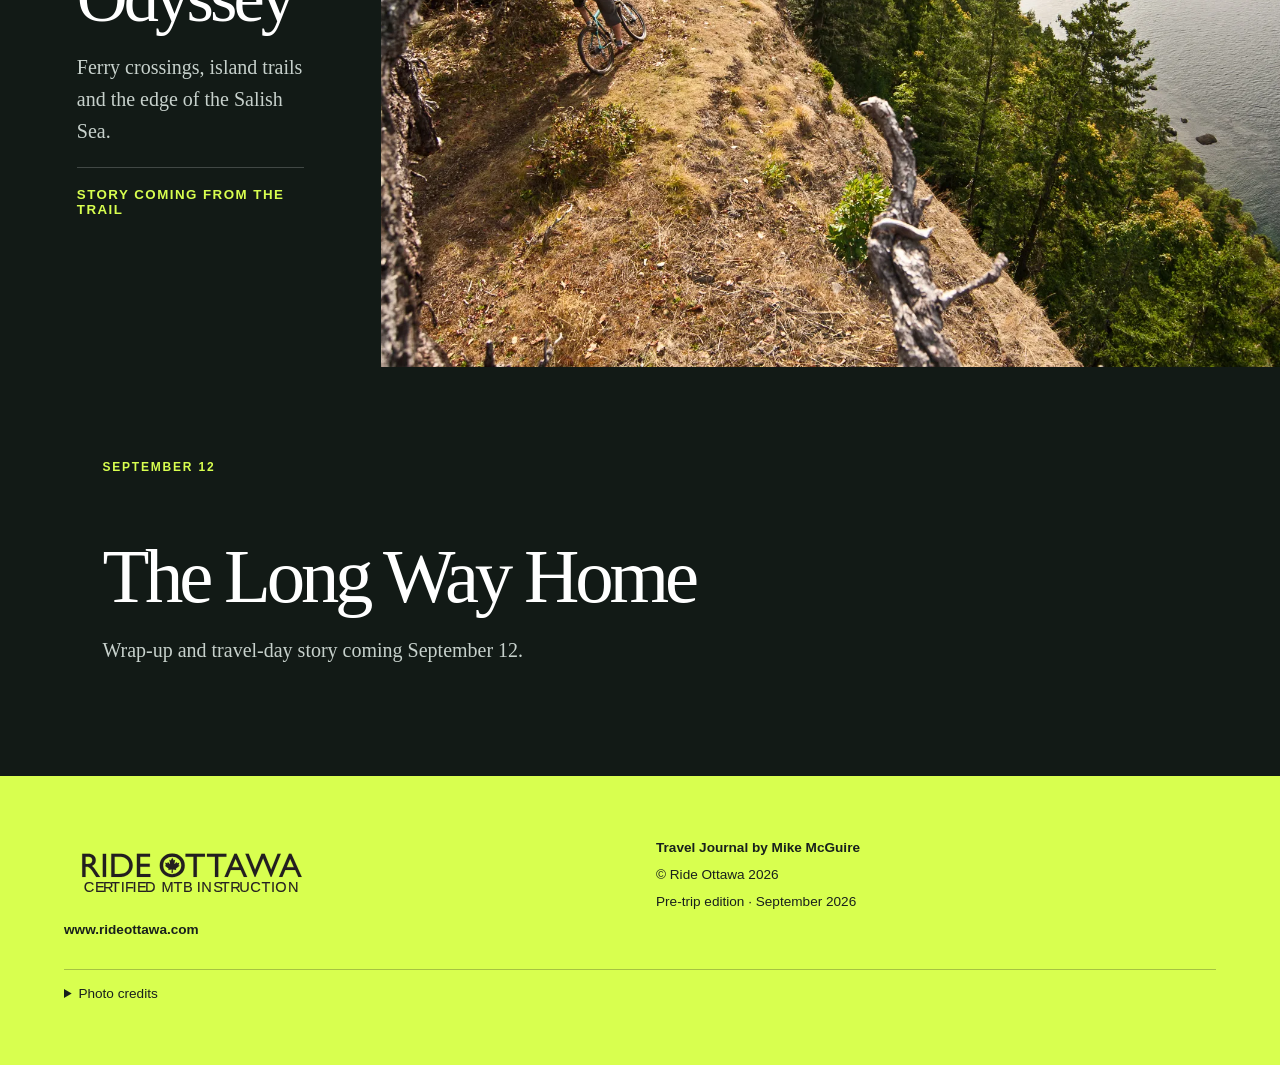
==== commit 067be86d: "Match final journal entry and refine footer link" ====
--- a/index.html
+++ b/index.html
@@ -61,13 +61,13 @@
       <article class="reverse" id="hornby-island"><figure><img src="/100-images/000-Hornby-Island.webp" alt="Mountain bikers riding a coastal ridge above the water on Hornby Island"><em>06</em></figure><div><p class="eyebrow">September 11</p><h2>Hornby Island Odyssey</h2><p>Ferry crossings, island trails and the edge of the Salish Sea.</p><small>STORY COMING FROM THE TRAIL</small></div></article>
     </section>
 
-    <section class="text-entry reverse" id="long-way-home">
+    <section class="text-entry" id="long-way-home">
       <div class="text-entry-date"><time>September 12</time></div>
       <div><h2>The Long Way Home</h2><p>Wrap-up and travel-day story coming September 12.</p></div>
     </section>
   </main>
   <footer>
-    <div class="footer-brand"><a href="https://www.rideottawa.com/" aria-label="Visit Ride Ottawa"><img src="/100-images/logos/ride-ottawa-logo-black.svg" alt="Ride Ottawa"></a><a class="website-link" href="https://www.rideottawa.com/" target="_blank" rel="noopener">www.rideottawa.com <span aria-hidden="true">↗</span></a></div>
+    <div class="footer-brand"><a class="footer-logo-link" href="https://www.rideottawa.com/" aria-label="Visit Ride Ottawa"><img src="/100-images/logos/ride-ottawa-logo-black.svg" alt="Ride Ottawa"></a><a class="website-link" href="https://www.rideottawa.com/" target="_blank" rel="noopener">www.rideottawa.com <svg class="external-link-icon" viewBox="0 0 24 24" fill="none" stroke="currentColor" stroke-width="1.75" aria-hidden="true"><path stroke-linecap="round" stroke-linejoin="round" d="M13.5 6H18m0 0v4.5M18 6l-7.5 7.5M15 13.5V18H6V9h4.5"/></svg></a></div>
     <div class="footer-meta"><strong>Travel Journal by Mike McGuire</strong><span>© Ride Ottawa 2026</span><span>Pre-trip edition · September 2026</span></div>
     <details><summary>Photo credits</summary><p>Photographs courtesy of <a href="https://www.islandmountainrides.com/">Island Mountain Rides</a>, Vancouver Island, BC, Canada. Photography by <a href="https://www.davesilverphotography.com/">Dave Silver Photography</a>.</p></details>
   </footer>
--- a/styles.css
+++ b/styles.css
@@ -1 +1,86 @@
-:root{--ink:#18201c;--paper:#f3f0e8;--lime:#d8ff4f;--fog:#c7d1cc}*{box-sizing:border-box}html{scroll-behavior:smooth;scroll-padding-top:1.5rem}body{margin:0;background:var(--paper);color:var(--ink);font-family:Arial,Helvetica,sans-serif}a{color:inherit;text-decoration:none}a:focus-visible{outline:3px solid currentColor;outline-offset:5px}img{display:block}.hero{position:relative;min-height:100svh;overflow:hidden;color:#fff}.hero>img,.shade{position:absolute;inset:0;width:100%;height:100%}.hero>img{object-fit:cover}.shade{background:linear-gradient(180deg,#0a120f88,transparent 32%),linear-gradient(0deg,#0a120fbb,transparent 58%)}.top{position:absolute;inset:0 0 auto;display:flex;align-items:flex-start;justify-content:space-between;padding:1.6rem clamp(1.25rem,4vw,4.5rem);font-size:.75rem;font-weight:700;letter-spacing:.16em}.hero-brand img{width:clamp(9rem,16vw,14rem);height:auto}.title{position:absolute;left:clamp(1.25rem,7vw,7rem);bottom:clamp(2.25rem,6vh,4.5rem);width:min(780px,88vw)}.eyebrow{margin:0 0 1.2rem;color:var(--lime);font-size:.75rem;font-weight:800;letter-spacing:.18em;text-transform:uppercase}.dark{color:#617765}.title h1{margin:0;font:400 clamp(4.2rem,13.6vw,10.4rem)/.69 Georgia,serif;letter-spacing:-.08em}.subtitle{margin:.9rem 0 0;font:italic clamp(1.2rem,2.2vw,2rem) Georgia,serif}.down{display:inline-flex;align-items:center;gap:.65rem;margin-top:1.65rem;padding:.65rem 0;border-bottom:2px solid var(--lime);font-size:.9rem;font-weight:800;letter-spacing:.18em}.down span{font-size:1.4rem;line-height:.8}.intro{display:grid;grid-template-columns:.8fr 1.8fr;gap:clamp(2rem,7vw,7rem);padding:clamp(6rem,12vw,12rem) clamp(1.4rem,8vw,9rem)}.mark{color:transparent;font:clamp(7rem,20vw,18rem)/.7 Georgia,serif;-webkit-text-stroke:1px #18201c33}.intro h2,.journal h2,.unknown h2,.bookend h2{margin:0;font:400 clamp(3rem,6vw,6rem)/.98 Georgia,serif;letter-spacing:-.055em}.intro-copy p{max-width:660px;font-size:1.05rem;line-height:1.8}.intro-copy .lead{font:clamp(1.3rem,2.2vw,1.8rem)/1.5 Georgia,serif}.facts{grid-column:2;display:grid;grid-template-columns:repeat(3,1fr);border-top:1px solid #18201c38}.facts div{display:grid;padding-top:1.5rem}.facts strong{font:2.2rem Georgia,serif}.facts span,.journal span{font-size:.75rem;letter-spacing:.1em;text-transform:uppercase}.route{display:flex;gap:1rem;align-items:center;overflow:auto;padding:1.4rem 5vw;background:var(--lime);font-size:.75rem;font-weight:800;letter-spacing:.12em;text-transform:uppercase;white-space:nowrap}.route i{width:2rem;height:1px;background:var(--ink)}.journal{display:grid;grid-template-columns:.8fr 1.4fr;gap:8vw;padding:9vw 8vw;background:#e2e7df}.journal ol{margin:0;padding:0;list-style:none;border-top:1px solid #18201c44}.journal li{border-bottom:1px solid #18201c33}.journal li>a{display:grid;grid-template-columns:5rem 1fr auto;gap:1.5rem;align-items:center;padding:1.35rem 0;transition:padding .2s ease,color .2s ease}.journal li>a:hover{padding-left:.65rem;color:#4f6712}.journal li div{display:flex;flex-direction:column;gap:.35rem}.journal li strong{font:1.5rem Georgia,serif}.journal b{padding:.45rem .7rem;border:1px solid #18201c55;border-radius:2rem;font-size:.75rem;text-transform:uppercase}.bookend{display:grid;grid-template-columns:.7fr 1.7fr;gap:clamp(2rem,7vw,7rem);align-items:end;padding:clamp(6rem,10vw,10rem) clamp(1.4rem,8vw,9rem);background:var(--paper)}.bookend.closing{background:#e2e7df}.bookend-date{display:flex;flex-direction:column;gap:1rem}.bookend-date span{color:transparent;font:clamp(6rem,12vw,11rem)/.7 Georgia,serif;-webkit-text-stroke:1px #18201c44}.bookend-date time{font-size:.75rem;font-weight:800;letter-spacing:.15em;text-transform:uppercase}.bookend>div:last-child>p:last-child{max-width:650px;font:1.25rem/1.6 Georgia,serif}.chapters{background:#121a16;color:#fff}.chapters article{display:grid;grid-template-columns:1.65fr .7fr;min-height:80vh;scroll-margin-top:1.5rem}.chapters article.reverse{grid-template-columns:.7fr 1.65fr}.chapters .reverse figure{grid-column:2}.chapters .reverse>div{grid-column:1;grid-row:1}.chapters figure{position:relative;margin:0;min-height:68vh}.chapters figure img{width:100%;height:100%;object-fit:cover}.chapters em{position:absolute;top:1.3rem;left:1.6rem;font:1.4rem Georgia,serif}.chapters article>div{display:flex;flex-direction:column;justify-content:center;padding:clamp(3rem,6vw,6rem)}.chapters h2{margin:0;font:400 clamp(3rem,5.5vw,5.8rem)/.95 Georgia,serif;letter-spacing:-.055em}.chapters article>div>p:not(.eyebrow){color:var(--fog);font:1.25rem/1.6 Georgia,serif}.chapters small{padding-top:1.2rem;border-top:1px solid #ffffff33;color:var(--lime);font-weight:800;letter-spacing:.11em}.unknown{display:grid;min-height:75vh;place-items:center;padding:5rem 1.5rem;background:linear-gradient(#131e18cc,#131e18dd),url("https://commons.wikimedia.org/wiki/Special:Redirect/file/On_the_beach_in_Campbell_River_(21611062969).jpg") center/cover;color:#fff;text-align:center;scroll-margin-top:1.5rem}.unknown h2{font-size:clamp(7rem,20vw,17rem)}.unknown p:last-child{font:1.3rem/1.6 Georgia,serif}footer{display:grid;grid-template-columns:1fr 1fr;gap:2rem;padding:4rem 5vw;background:var(--lime);font-size:.85rem}.footer-brand img{width:min(16rem,65vw);height:auto}.footer-links{display:flex;flex-direction:column;align-items:flex-start;gap:.75rem}.footer-links a{font-weight:800;text-decoration:underline;text-underline-offset:.25rem}footer details{grid-column:1/-1;border-top:1px solid #18201c44;padding-top:1rem}footer details a{text-decoration:underline;text-underline-offset:.2rem}@media(max-width:760px){.top span{display:none}.hero-brand img{width:10rem}.title{bottom:2rem}.title h1{font-size:22.4vw}.down{margin-top:1.25rem}.intro,.journal,.bookend{grid-template-columns:1fr}.mark{display:none}.facts{grid-column:1}.journal li>a{grid-template-columns:4rem 1fr}.journal b{display:none}.bookend-date{flex-direction:row;align-items:end}.bookend-date span{font-size:6rem}.chapters article,.chapters article.reverse{grid-template-columns:1fr}.chapters figure,.chapters .reverse figure{grid-column:1;grid-row:1;min-height:58vh}.chapters article>div,.chapters .reverse>div{grid-column:1;grid-row:2;min-height:48vh}footer{grid-template-columns:1fr}}
+:root{--ink:#18201c;--paper:#f3f0e8;--lime:#d8ff4f;--fog:#c7d1cc}
+*{box-sizing:border-box}
+html{scroll-behavior:smooth;scroll-padding-top:1.5rem}
+body{margin:0;background:var(--paper);color:var(--ink);font-family:Arial,Helvetica,sans-serif}
+a{color:inherit;text-decoration:none}
+a:focus-visible{outline:3px solid currentColor;outline-offset:5px}
+img{display:block}
+.hero{position:relative;min-height:100svh;overflow:hidden;color:#fff}
+.hero>img,.shade{position:absolute;inset:0;width:100%;height:100%}
+.hero>img{object-fit:cover}
+.shade{background:linear-gradient(180deg,#0a120f88,transparent 32%),linear-gradient(0deg,#0a120fbb,transparent 58%)}
+.top{position:absolute;inset:0 0 auto;display:flex;align-items:flex-start;justify-content:space-between;padding:1.6rem clamp(1.25rem,4vw,4.5rem);font-size:.75rem;font-weight:700;letter-spacing:.16em}
+.hero-brand img{width:clamp(9rem,16vw,14rem);height:auto}
+.title{position:absolute;left:clamp(1.25rem,7vw,7rem);bottom:clamp(2.25rem,6vh,4.5rem);width:min(780px,88vw)}
+.eyebrow{margin:0 0 1.2rem;color:var(--lime);font-size:.75rem;font-weight:800;letter-spacing:.18em;text-transform:uppercase}
+.dark{color:#617765}
+.title h1{margin:0;font:400 clamp(4.2rem,13.6vw,10.4rem)/.69 Georgia,serif;letter-spacing:-.08em}
+.subtitle{margin:.9rem 0 0;font:italic clamp(1.2rem,2.2vw,2rem) Georgia,serif}
+.down{display:inline-flex;align-items:center;gap:.65rem;margin-top:1.65rem;padding:.65rem 0;border-bottom:2px solid var(--lime);font-size:.9rem;font-weight:800;letter-spacing:.18em}
+.down span{font-size:1.4rem;line-height:.8}
+.intro{display:grid;grid-template-columns:.8fr 1.8fr;gap:clamp(2rem,7vw,7rem);padding:clamp(6rem,12vw,12rem) clamp(1.4rem,8vw,9rem)}
+.mark{color:transparent;font:clamp(7rem,20vw,18rem)/.7 Georgia,serif;-webkit-text-stroke:1px #18201c33}
+.intro h2,.journal h2,.unknown h2,.text-entry h2{margin:0;font:400 clamp(3rem,6vw,6rem)/.98 Georgia,serif;letter-spacing:-.055em}
+.intro-copy p{max-width:660px;font-size:1.05rem;line-height:1.8}
+.intro-copy .lead{font:clamp(1.3rem,2.2vw,1.8rem)/1.5 Georgia,serif}
+.facts{grid-column:2;display:grid;grid-template-columns:repeat(3,1fr);border-top:1px solid #18201c38}
+.facts div{display:grid;padding-top:1.5rem}
+.facts strong{font:2.2rem Georgia,serif}
+.facts span,.journal span{font-size:.75rem;letter-spacing:.1em;text-transform:uppercase}
+.route{display:flex;gap:1rem;align-items:center;overflow:auto;padding:1.4rem 5vw;background:var(--lime);font-size:.75rem;font-weight:800;letter-spacing:.12em;text-transform:uppercase;white-space:nowrap}
+.route i{width:2rem;height:1px;background:var(--ink)}
+.journal{display:grid;grid-template-columns:.8fr 1.4fr;gap:8vw;padding:9vw 8vw;background:#e2e7df}
+.journal ol{margin:0;padding:0;list-style:none;border-top:1px solid #18201c44}
+.journal li{border-bottom:1px solid #18201c33}
+.journal li>a{display:grid;grid-template-columns:5rem 1fr auto;gap:1.5rem;align-items:center;padding:1.35rem 0;transition:padding .2s ease,color .2s ease}
+.journal li>a:hover{padding-left:.65rem;color:#4f6712}
+.journal li div{display:flex;flex-direction:column;gap:.35rem}
+.journal li strong{font:1.5rem Georgia,serif}
+.journal b{padding:.45rem .7rem;border:1px solid #18201c55;border-radius:2rem;font-size:.75rem;text-transform:uppercase}
+.text-entry{min-height:42vh;padding:clamp(4.5rem,7vw,7rem) clamp(1.4rem,8vw,9rem);background:#121a16;color:#fff;scroll-margin-top:1.5rem}
+.text-entry>div{width:min(920px,100%)}
+.text-entry.reverse{background:#18231d}
+.text-entry.reverse>div{margin-left:auto;text-align:left}
+.text-entry-date time{color:var(--lime);font-size:.75rem;font-weight:800;letter-spacing:.15em;text-transform:uppercase}
+.text-entry>div:last-child{margin-top:clamp(2.5rem,5vw,4.5rem)}
+.text-entry>div:last-child>p{max-width:920px;color:var(--fog);font:1.25rem/1.6 Georgia,serif}
+.text-entry.reverse>div:last-child>p{margin-left:auto}
+.chapters{background:#121a16;color:#fff}
+.chapters article{display:grid;grid-template-columns:1.65fr .7fr;min-height:80vh;scroll-margin-top:1.5rem}
+.chapters article.reverse{grid-template-columns:.7fr 1.65fr}
+.chapters .reverse figure{grid-column:2}
+.chapters .reverse>div{grid-column:1;grid-row:1}
+.chapters figure{position:relative;margin:0;min-height:68vh}
+.chapters figure img{width:100%;height:100%;object-fit:cover}
+.chapters em{position:absolute;top:1.3rem;left:1.6rem;font:1.4rem Georgia,serif}
+.chapters article>div{display:flex;flex-direction:column;justify-content:center;padding:clamp(3rem,6vw,6rem)}
+.chapters h2{margin:0;font:400 clamp(3rem,5.5vw,5.8rem)/.95 Georgia,serif;letter-spacing:-.055em}
+.chapters article>div>p:not(.eyebrow){color:var(--fog);font:1.25rem/1.6 Georgia,serif}
+.chapters small{padding-top:1.2rem;border-top:1px solid #ffffff33;color:var(--lime);font-weight:800;letter-spacing:.11em}
+.unknown{display:grid;min-height:75vh;place-items:center;padding:5rem 1.5rem;background:linear-gradient(#131e18cc,#131e18dd),url("https://commons.wikimedia.org/wiki/Special:Redirect/file/On_the_beach_in_Campbell_River_(21611062969).jpg") center/cover;color:#fff;text-align:center;scroll-margin-top:1.5rem}
+.unknown h2{font-size:clamp(7rem,20vw,17rem)}
+.unknown p:last-child{font:1.3rem/1.6 Georgia,serif}
+footer{display:grid;grid-template-columns:1fr 1fr;gap:2rem;padding:4rem 5vw;background:var(--lime);font-size:.85rem}
+.footer-brand{display:flex;flex-direction:column;align-items:flex-start;gap:1rem}
+.footer-brand img{width:min(16rem,65vw);height:auto;margin:0}
+.website-link{display:inline-flex;align-items:center;gap:.35rem;font-weight:800}
+.website-link:hover{opacity:.7}
+.website-link span{font-size:1rem}
+.footer-meta{display:flex;flex-direction:column;align-items:flex-start;gap:.75rem}
+footer details{grid-column:1/-1;border-top:1px solid #18201c44;padding-top:1rem}
+footer details a{text-decoration:underline;text-underline-offset:.2rem}
+@media(max-width:760px){.top span{display:none}
+.hero-brand img{width:10rem}
+.title{bottom:2rem}
+.title h1{font-size:22.4vw}
+.down{margin-top:1.25rem}
+.intro,.journal{grid-template-columns:1fr}
+.mark{display:none}
+.facts{grid-column:1}
+.journal li>a{grid-template-columns:4rem 1fr}
+.journal b{display:none}
+.chapters article,.chapters article.reverse{grid-template-columns:1fr}
+.chapters figure,.chapters .reverse figure{grid-column:1;grid-row:1;min-height:58vh}
+.chapters article>div,.chapters .reverse>div{grid-column:1;grid-row:2;min-height:48vh}
+footer{grid-template-columns:1fr}
+}
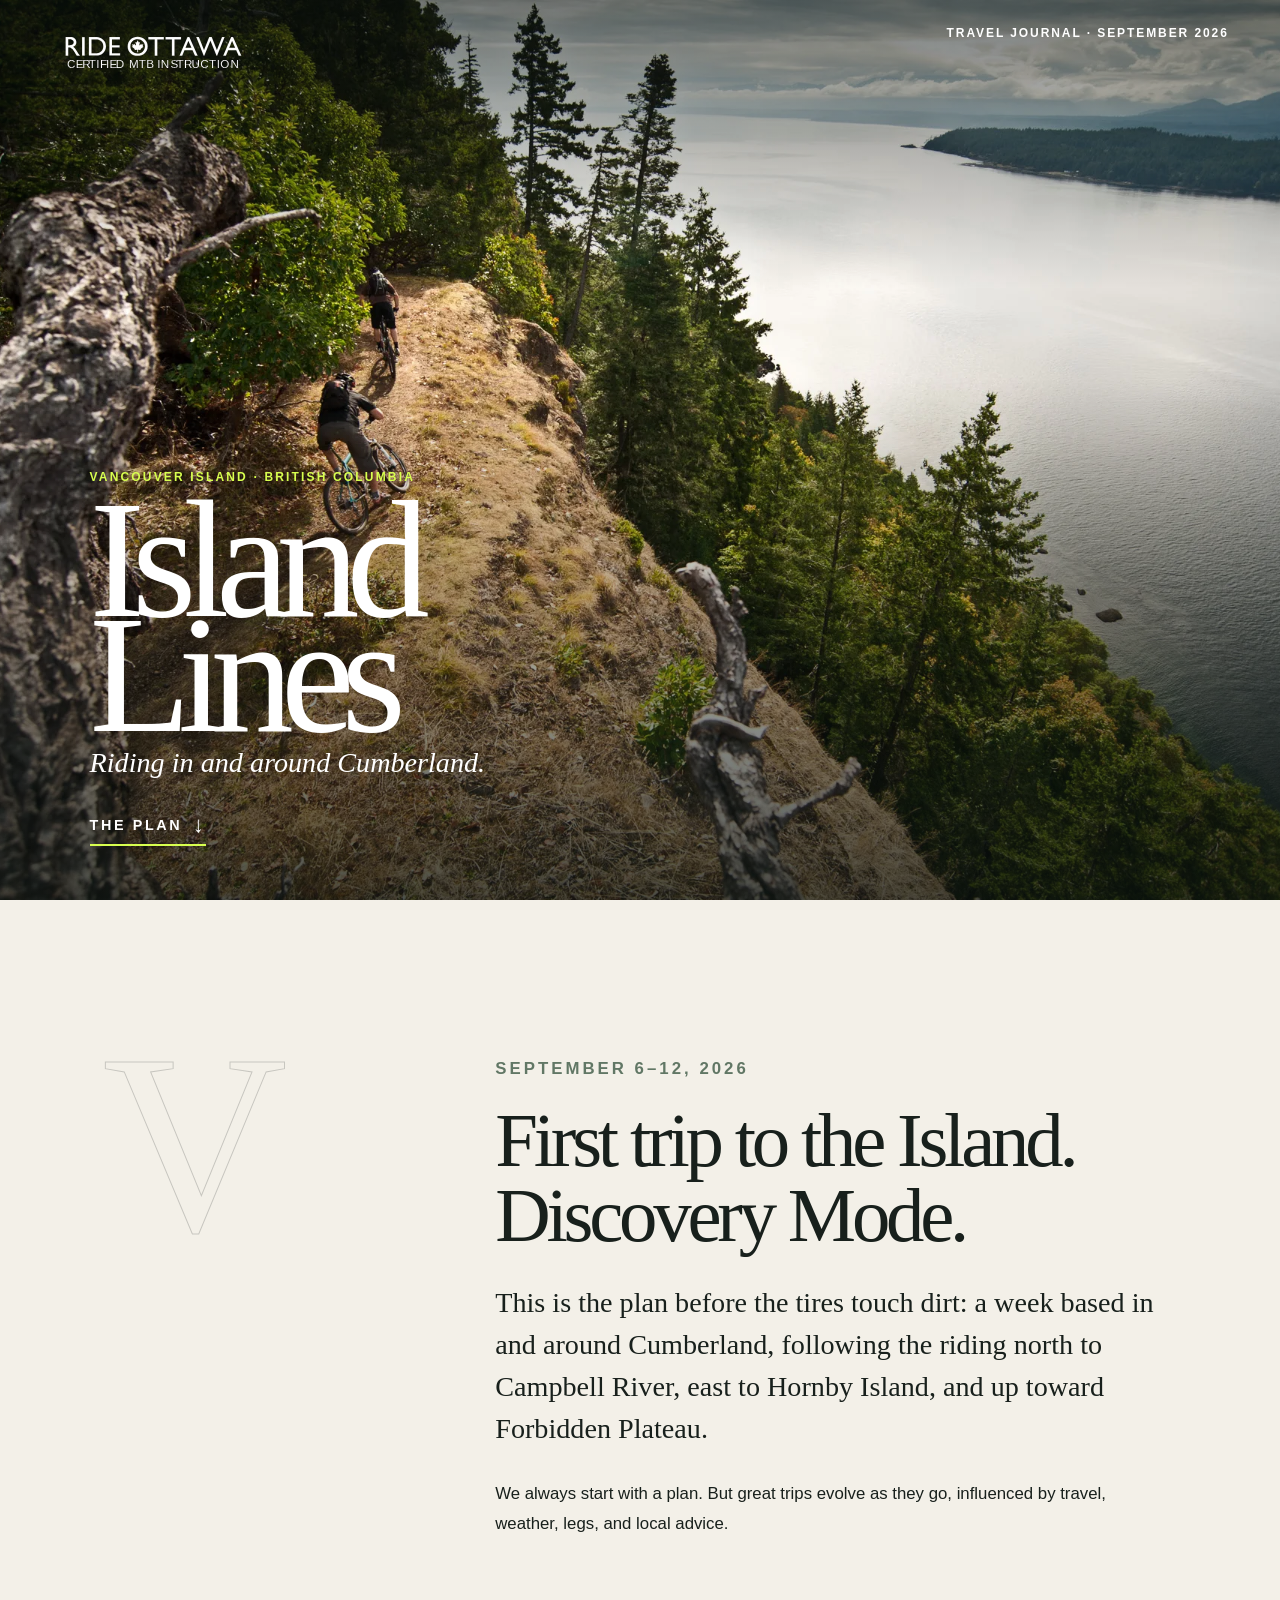
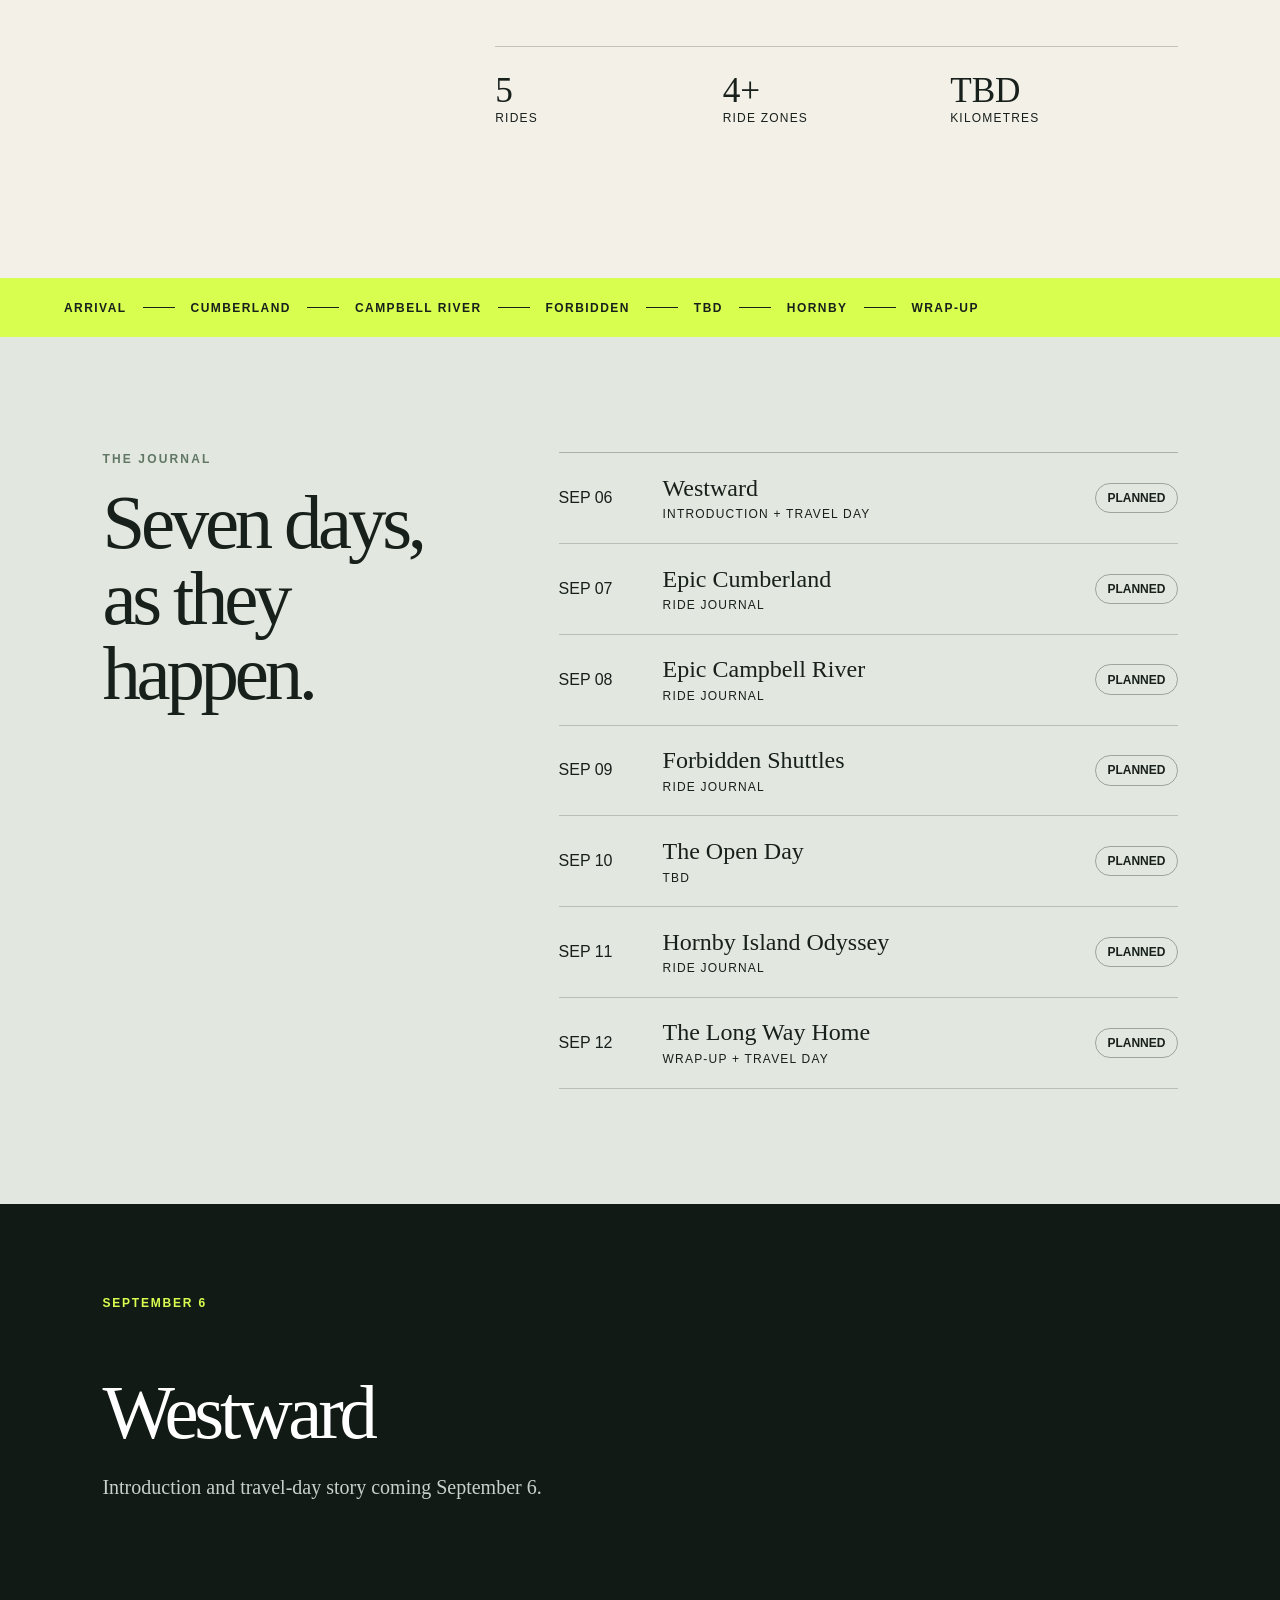
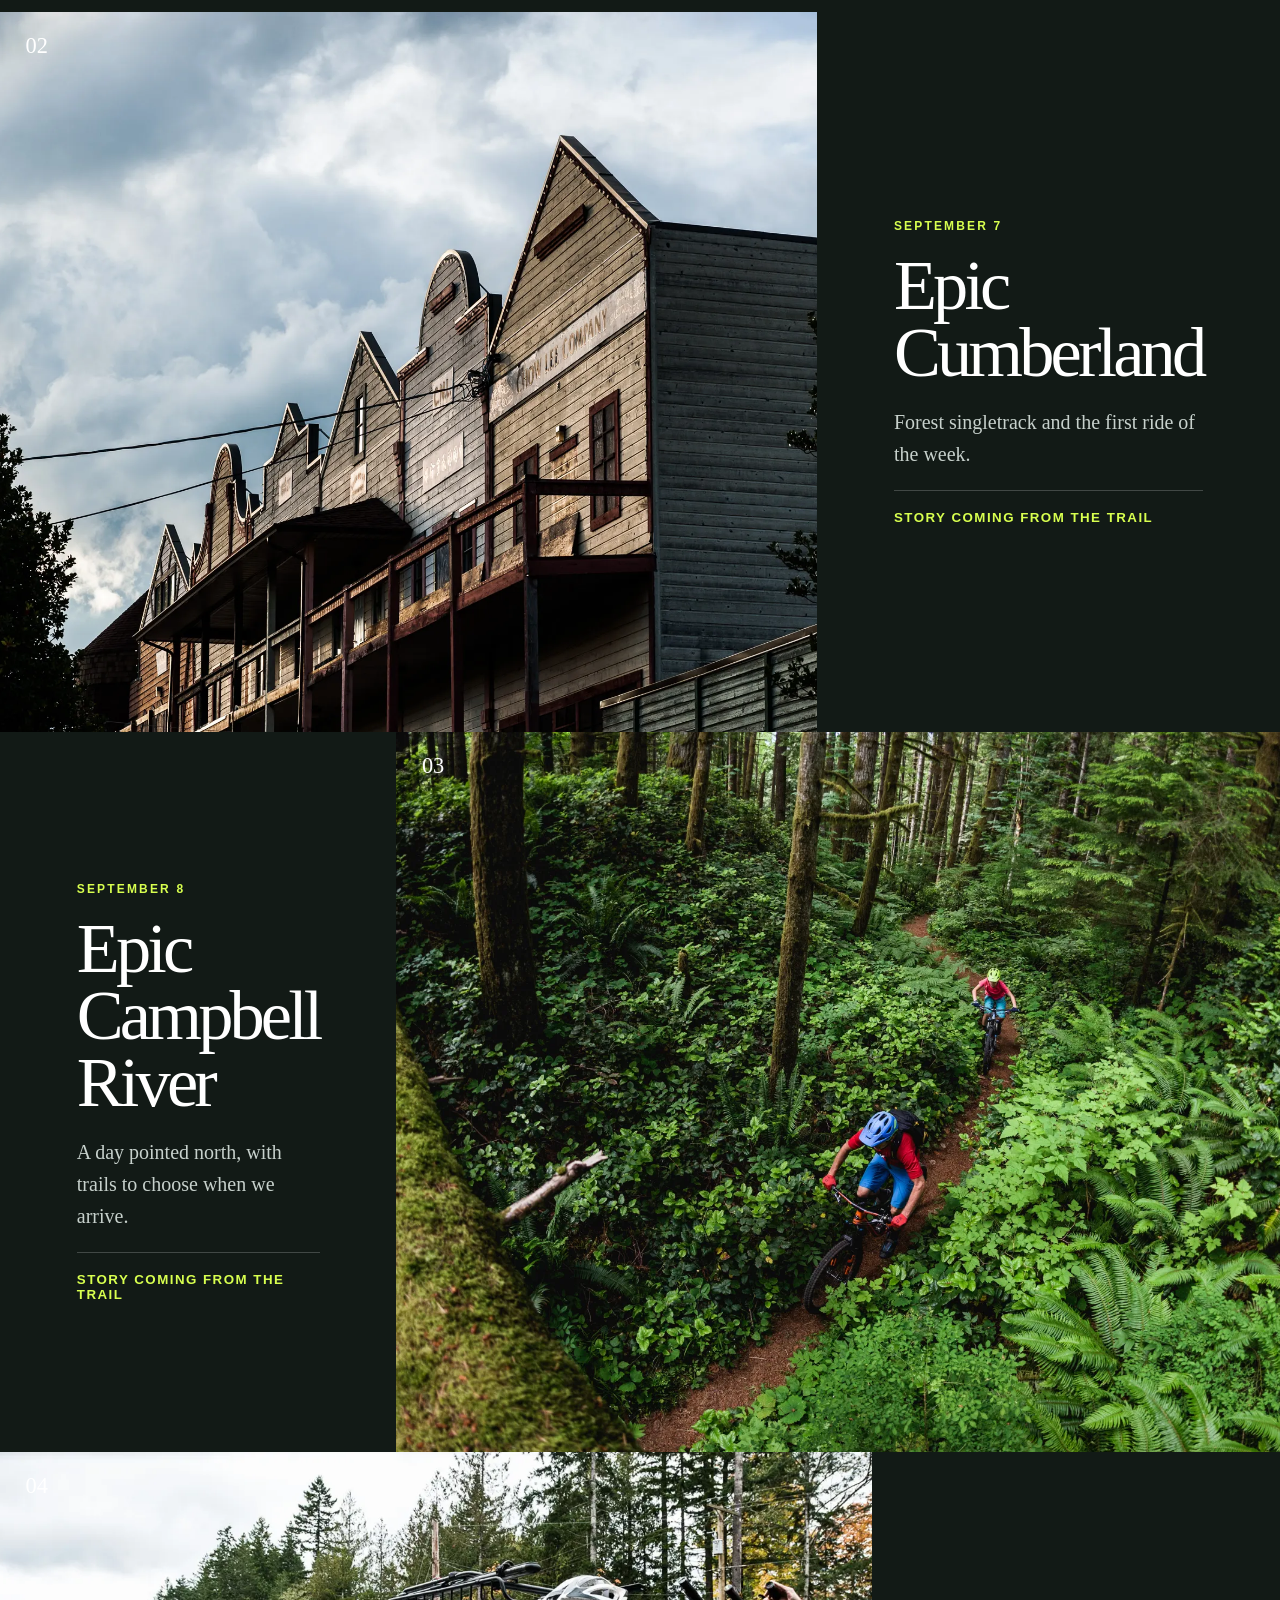
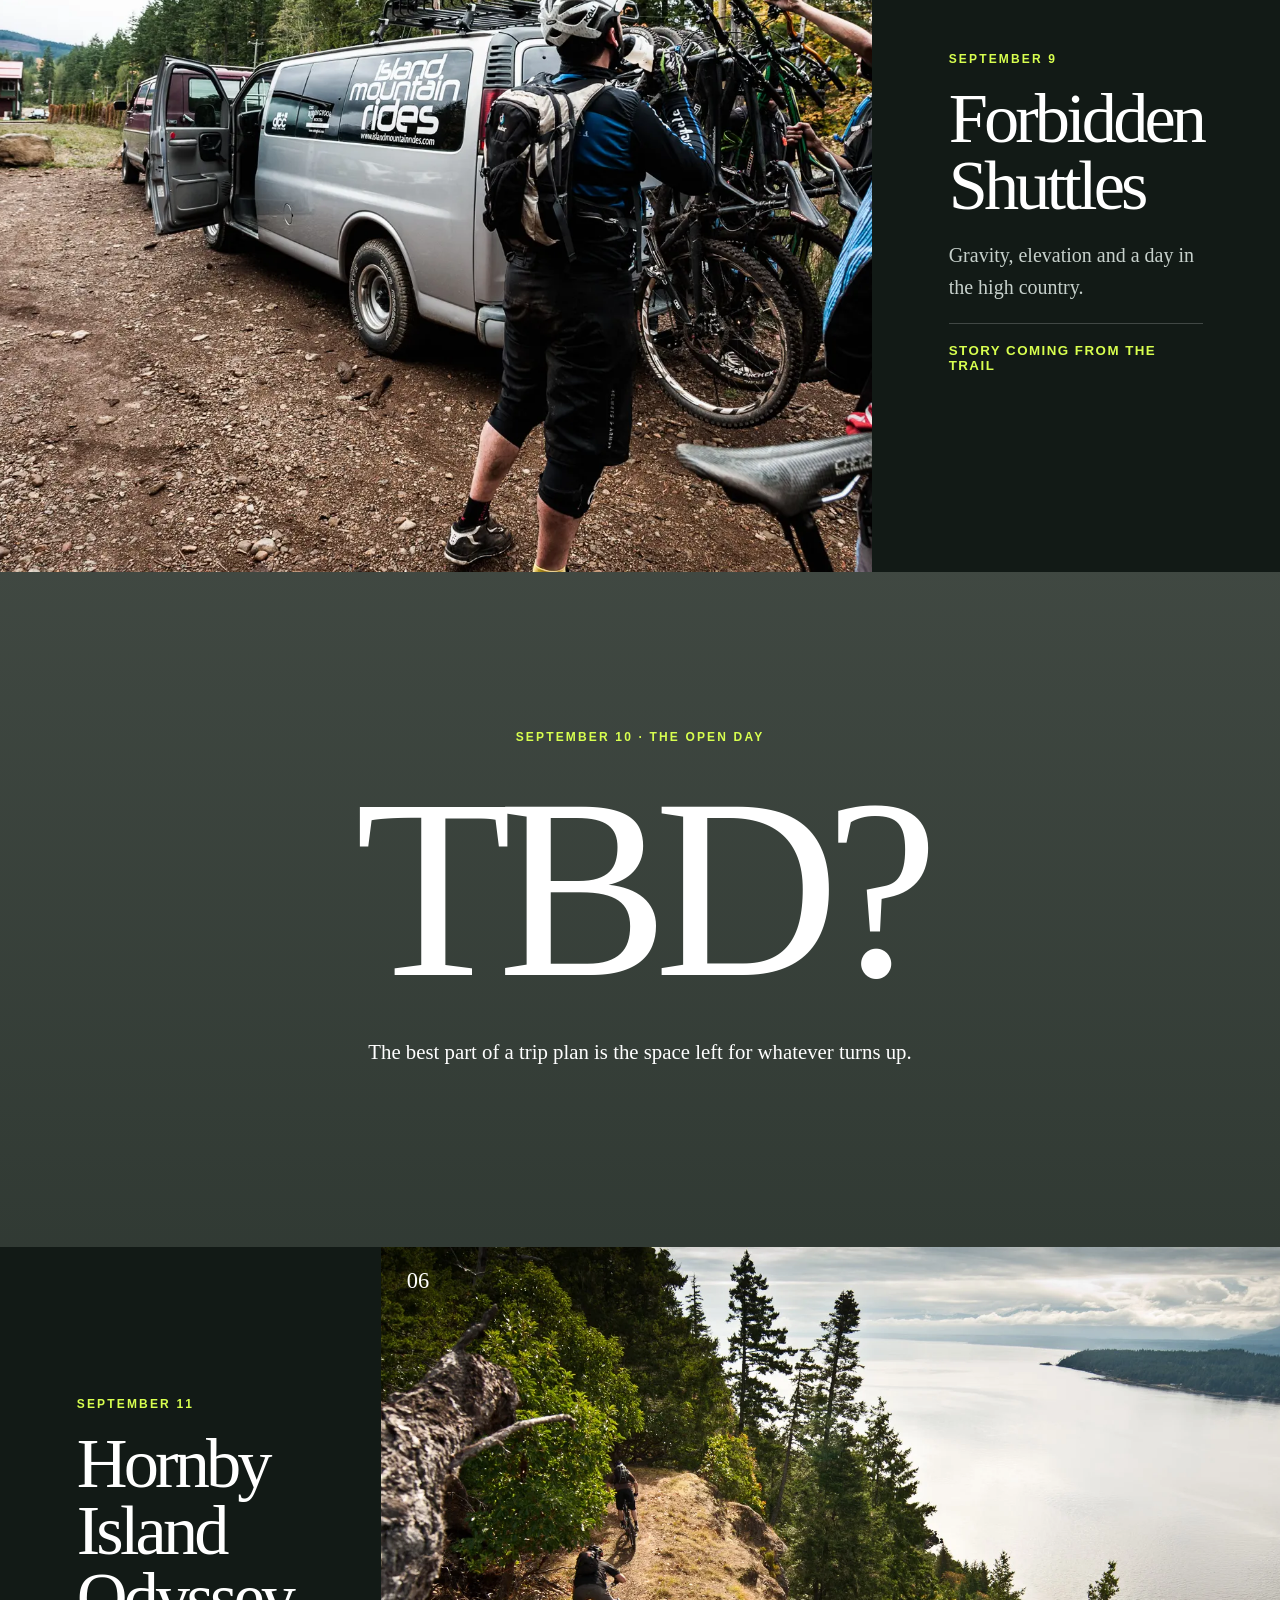
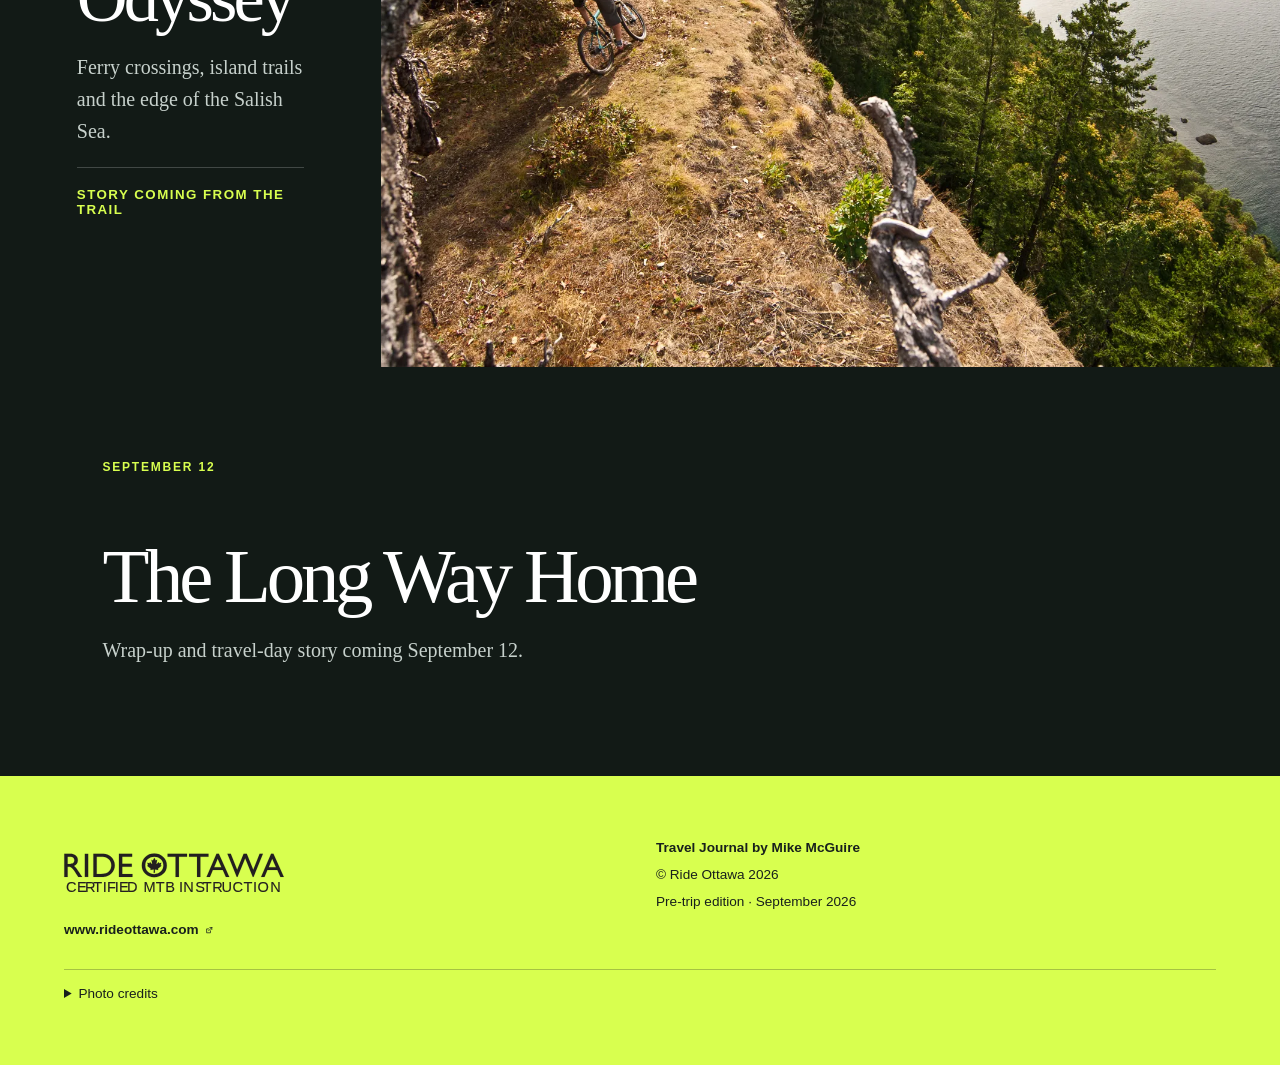
==== commit a64b9435: "Update social sharing description" ====
--- a/index.html
+++ b/index.html
@@ -8,10 +8,13 @@
   <link rel="canonical" href="https://travel.rideottawa.com/">
   <meta property="og:type" content="website">
   <meta property="og:title" content="Island Lines — Vancouver Island by Bike">
-  <meta property="og:description" content="Cumberland to the coast, one trail at a time. September 6–12, 2026.">
+  <meta property="og:description" content="Riding in and around Cumberland. September 6–12, 2026.">
   <meta property="og:url" content="https://travel.rideottawa.com/">
   <meta property="og:image" content="https://travel.rideottawa.com/100-images/000-Main-Trip-Hero.webp">
   <meta name="twitter:card" content="summary_large_image">
+  <meta name="twitter:title" content="Island Lines — Vancouver Island by Bike">
+  <meta name="twitter:description" content="Riding in and around Cumberland. September 6–12, 2026.">
+  <meta name="twitter:image" content="https://travel.rideottawa.com/100-images/000-Main-Trip-Hero.webp">
   <link rel="stylesheet" href="/styles.css">
 </head>
 <body>
--- a/styles.css
+++ b/styles.css
@@ -39,12 +39,9 @@
 .journal b{padding:.45rem .7rem;border:1px solid #18201c55;border-radius:2rem;font-size:.75rem;text-transform:uppercase}
 .text-entry{min-height:42vh;padding:clamp(4.5rem,7vw,7rem) clamp(1.4rem,8vw,9rem);background:#121a16;color:#fff;scroll-margin-top:1.5rem}
 .text-entry>div{width:min(920px,100%)}
-.text-entry.reverse{background:#18231d}
-.text-entry.reverse>div{margin-left:auto;text-align:left}
 .text-entry-date time{color:var(--lime);font-size:.75rem;font-weight:800;letter-spacing:.15em;text-transform:uppercase}
 .text-entry>div:last-child{margin-top:clamp(2.5rem,5vw,4.5rem)}
 .text-entry>div:last-child>p{max-width:920px;color:var(--fog);font:1.25rem/1.6 Georgia,serif}
-.text-entry.reverse>div:last-child>p{margin-left:auto}
 .chapters{background:#121a16;color:#fff}
 .chapters article{display:grid;grid-template-columns:1.65fr .7fr;min-height:80vh;scroll-margin-top:1.5rem}
 .chapters article.reverse{grid-template-columns:.7fr 1.65fr}
@@ -62,10 +59,11 @@
 .unknown p:last-child{font:1.3rem/1.6 Georgia,serif}
 footer{display:grid;grid-template-columns:1fr 1fr;gap:2rem;padding:4rem 5vw;background:var(--lime);font-size:.85rem}
 .footer-brand{display:flex;flex-direction:column;align-items:flex-start;gap:1rem}
-.footer-brand img{width:min(16rem,65vw);height:auto;margin:0}
+.footer-logo-link{display:block;width:min(16rem,65vw)}
+.footer-brand img{display:block;width:100%;height:auto;margin:0;transform:translateX(-7%)}
 .website-link{display:inline-flex;align-items:center;gap:.35rem;font-weight:800}
 .website-link:hover{opacity:.7}
-.website-link span{font-size:1rem}
+.external-link-icon{width:.65rem;height:.65rem;flex:none;align-self:center}
 .footer-meta{display:flex;flex-direction:column;align-items:flex-start;gap:.75rem}
 footer details{grid-column:1/-1;border-top:1px solid #18201c44;padding-top:1rem}
 footer details a{text-decoration:underline;text-underline-offset:.2rem}
